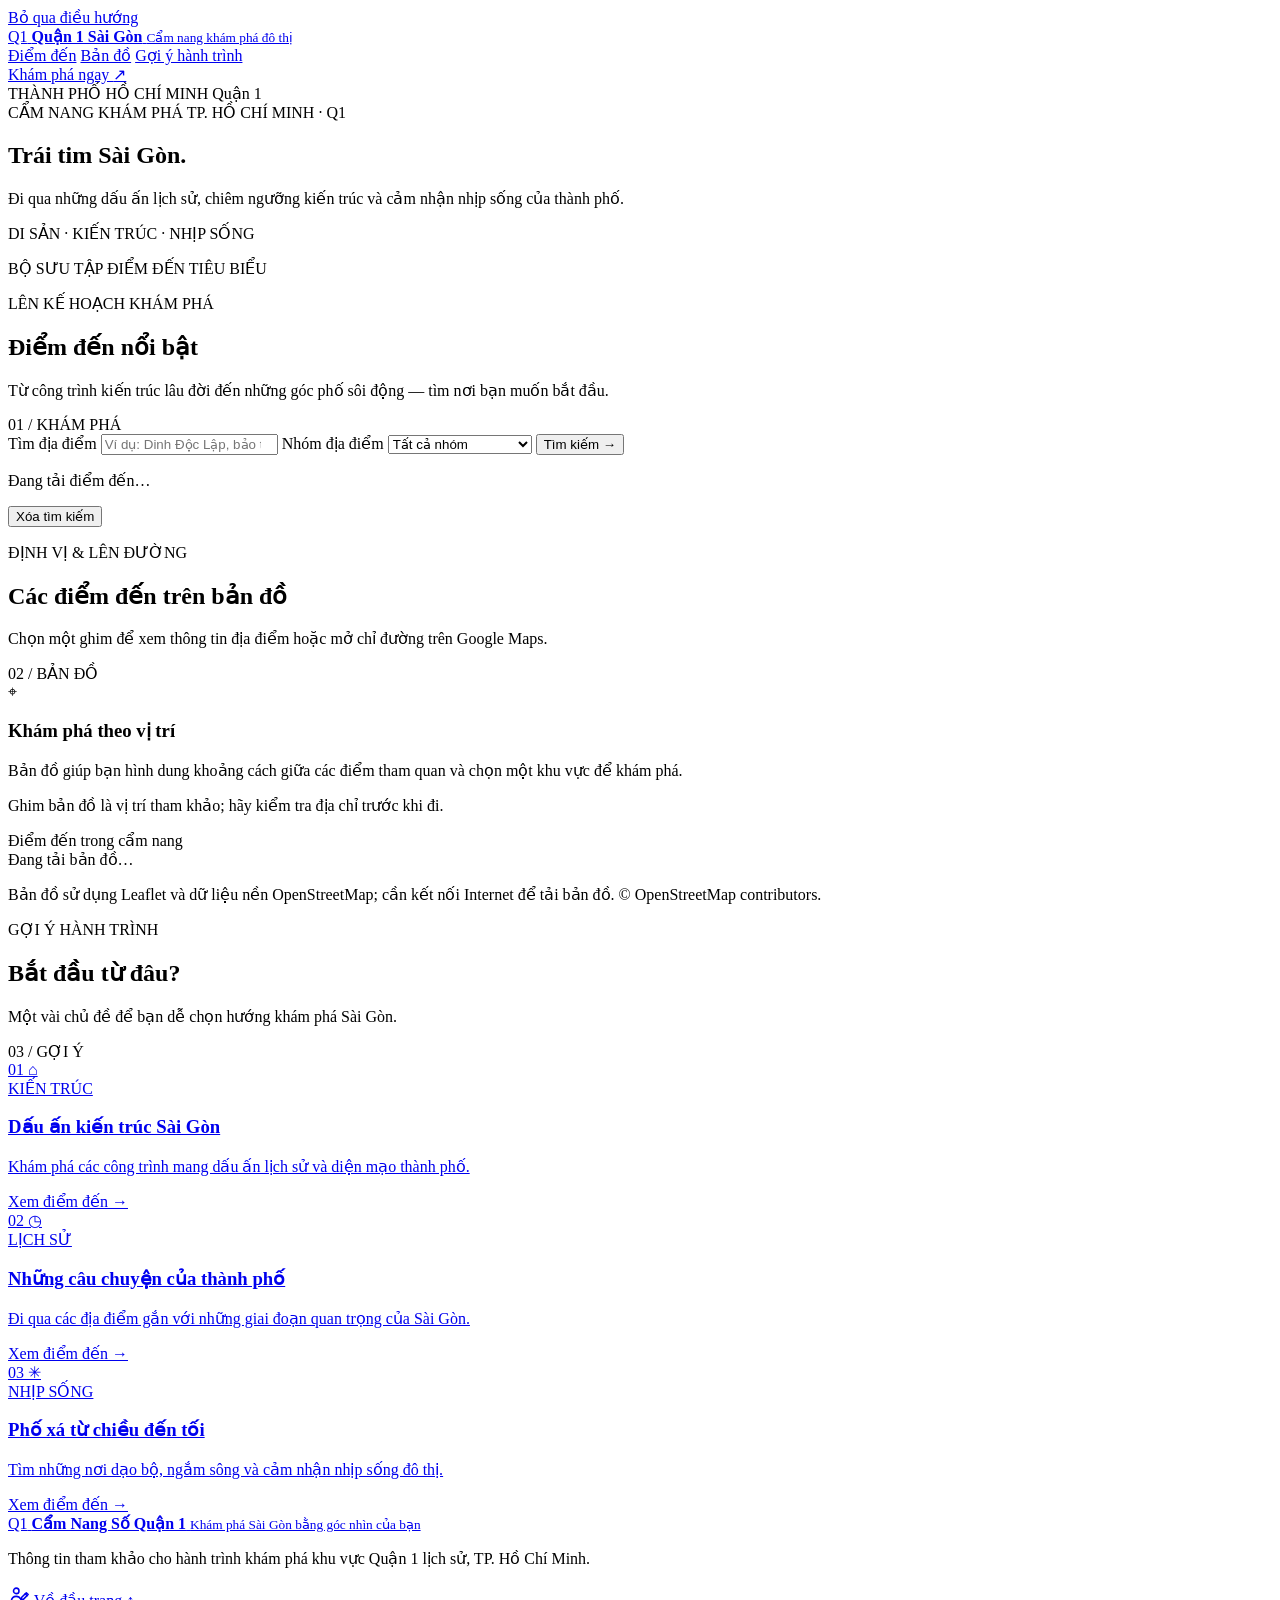
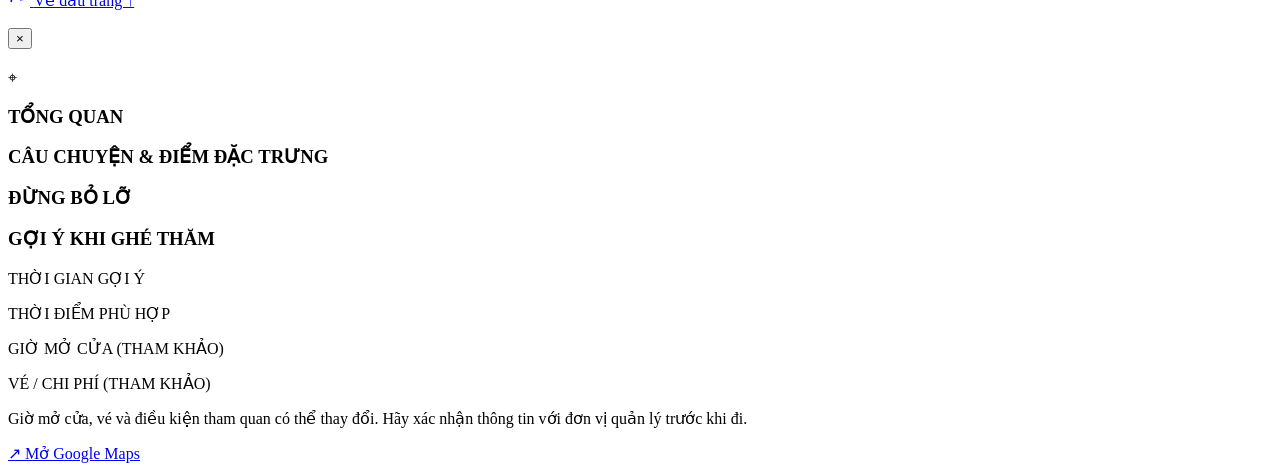
==== index.html @ 77544206 "Add files via upload" ====
<!doctype html>
<html lang="vi" data-bs-theme="light">
<head>
  <meta charset="utf-8">
  <meta name="viewport" content="width=device-width, initial-scale=1">

  <title>Cẩm Nang Số Quận 1 — Khám phá Sài Gòn</title>

  <meta
    name="description"
    content="Khám phá các điểm đến lịch sử, kiến trúc, văn hóa và giải trí tại khu vực Quận 1 lịch sử của Thành phố Hồ Chí Minh."
  >
  <meta name="theme-color" content="#143823">

  <!-- Existing site styles -->
  <link rel="stylesheet" href="assets/vendor/bootstrap6/css/bootstrap.min.css">
  <link rel="stylesheet" href="assets/css/base.css">
  <link rel="stylesheet" href="assets/css/style.css">

  <!-- Hero and homepage styles -->
  <link rel="stylesheet" href="assets/css/hero-morph.css">
  <link rel="stylesheet" href="assets/css/district1-home.css">

  <!-- Leaflet map styles -->
  <link
    rel="stylesheet"
    href="https://unpkg.com/leaflet@1.9.4/dist/leaflet.css"
    integrity="sha256-p4NxAoJBhIIN+hmNHrzRCf9tD/miZyoHS5obTRR9BMY="
    crossorigin=""
  >
</head>

<body id="top" class="q1-home">

  <a class="q1-skip-link" href="#q1-main">
    Bỏ qua điều hướng
  </a>

  <!-- =========================================
       HEADER
  ========================================== -->
  <header class="q1-header">
    <div class="q1-container q1-header-inner">

      <a
        class="q1-brand"
        href="#top"
        aria-label="Cẩm nang số Quận 1 - về đầu trang"
      >
        <span class="q1-brand-mark">Q1</span>

        <span class="q1-brand-copy">
          <strong>Quận 1 Sài Gòn</strong>
          <small>Cẩm nang khám phá đô thị</small>
        </span>
      </a>

      <nav class="q1-nav" aria-label="Điều hướng chính">
        <a href="#places">Điểm đến</a>
        <a href="#district-map">Bản đồ</a>
        <a href="#guides">Gợi ý hành trình</a>
      </nav>

      <a class="q1-header-cta" href="#places">
        Khám phá ngay <span aria-hidden="true">↗</span>
      </a>

    </div>
  </header>

  <main id="q1-main">

    <!-- =========================================
         HERO / MORPHING LOCATION CARDS
         Keep the existing animation IDs unchanged.
    ========================================== -->
    <section
      id="govnHeroMorph"
      class="hm-hero-scope"
      aria-label="Khám phá các địa điểm nổi bật tại Quận 1"
    >

      <!-- Background image -->
      <div
        class="hm-bg"
        aria-hidden="true"
        style="background-image: url('https://commons.wikimedia.org/wiki/Special:Redirect/file/Ho%20Chi%20Minh%20City%20landscape%20form%20Bitexco%20Financial%20Tower.jpg?width=1600');"
      ></div>

      <!-- District title -->
      <div
        class="hm-district-title"
        aria-label="Quận 1, Thành phố Hồ Chí Minh"
      >
        <span class="hm-district-title-kicker">
          THÀNH PHỐ HỒ CHÍ MINH
        </span>

        <span class="hm-district-title-name">
          Quận 1
        </span>
      </div>

      <!-- Intro panel: intentionally appears only once -->
      <div class="hm-intro">

        <div class="hm-intro-panel">

          <div class="hm-intro-meta">
            <span class="hm-intro-kicker">
              <span class="hm-intro-dot"></span>
              CẨM NANG KHÁM PHÁ
            </span>

            <span class="hm-intro-location">
              TP. HỒ CHÍ MINH · Q1
            </span>
          </div>

          <h2>
            <span class="hm-title-small">Trái tim</span>

            <span class="hm-title-large">
              Sài Gòn<span class="hm-title-dot">.</span>
            </span>
          </h2>

          <p>
            Đi qua những dấu ấn lịch sử, chiêm ngưỡng kiến trúc
            và cảm nhận nhịp sống của thành phố.
          </p>

          <div class="hm-intro-footer">
            <span class="hm-intro-rule"></span>
            <span>DI SẢN · KIẾN TRÚC · NHỊP SỐNG</span>
            <span class="hm-intro-rule"></span>
          </div>

        </div>
      </div>

      <!-- Label shown during the morphing animation -->
      <div class="hm-arc-content" aria-hidden="true">
        <p>BỘ SƯU TẬP ĐIỂM ĐẾN TIÊU BIỂU</p>
      </div>

      <!-- JavaScript renders the animated location cards here -->
      <div
        id="heroCardsContainer"
        class="hm-cards"
        aria-live="off"
      ></div>

    </section>


    <!-- =========================================
         DESTINATIONS / SEARCH
    ========================================== -->
    <section
      class="q1-section q1-places-section"
      id="places"
    >
      <div class="q1-container">

        <div class="q1-section-heading q1-section-heading-row">

          <div>
            <p class="q1-eyebrow">LÊN KẾ HOẠCH KHÁM PHÁ</p>

            <h2>Điểm đến nổi bật</h2>

            <p class="q1-section-lede">
              Từ công trình kiến trúc lâu đời đến những góc phố
              sôi động — tìm nơi bạn muốn bắt đầu.
            </p>
          </div>

          <span class="q1-section-index" aria-hidden="true">
            01 / KHÁM PHÁ
          </span>

        </div>

        <!-- Search form -->
        <form
          id="q1-search-form"
          class="q1-search-bar"
          role="search"
        >

          <label class="q1-search-field">
            <span class="q1-field-label">Tìm địa điểm</span>

            <span class="q1-input-wrap">
              <span
                aria-hidden="true"
                class="q1-search-icon"
              ></span>

              <input
                id="q1-search-input"
                type="search"
                placeholder="Ví dụ: Dinh Độc Lập, bảo tàng, kiến trúc…"
                autocomplete="off"
              >
            </span>
          </label>

          <label class="q1-search-field q1-category-field">
            <span class="q1-field-label">Nhóm địa điểm</span>

            <select id="q1-category-select">
              <option value="all">Tất cả nhóm</option>
              <option value="historical">Di tích lịch sử</option>
              <option value="architecture">Kiến trúc</option>
              <option value="culture">Văn hóa &amp; mua sắm</option>
              <option value="entertainment">Giải trí &amp; check-in</option>
              <option value="modern">Kiến trúc hiện đại</option>
            </select>
          </label>

          <button
            class="q1-search-button"
            type="submit"
          >
            Tìm kiếm <span aria-hidden="true">→</span>
          </button>

        </form>

        <!-- Search results status -->
        <div class="q1-results-line">
          <p id="q1-results-count" aria-live="polite">
            Đang tải điểm đến…
          </p>

          <button
            id="q1-clear-search"
            class="q1-clear-button"
            type="button"
          >
            Xóa tìm kiếm
          </button>
        </div>

        <!-- JavaScript renders destination listings here -->
        <div
          id="q1-listings-grid"
          class="q1-listings-grid"
          aria-live="polite"
        ></div>

        <p
          id="q1-no-results"
          class="q1-no-results"
          hidden
        >
          Không tìm thấy địa điểm phù hợp. Hãy thử từ khóa hoặc nhóm khác.
        </p>

      </div>
    </section>


    <!-- =========================================
         INTERACTIVE MAP
    ========================================== -->
    <section
      class="q1-section q1-map-section"
      id="district-map"
    >
      <div class="q1-container">

        <div class="q1-section-heading q1-section-heading-row">

          <div>
            <p class="q1-eyebrow">ĐỊNH VỊ &amp; LÊN ĐƯỜNG</p>

            <h2>Các điểm đến trên bản đồ</h2>

            <p class="q1-section-lede">
              Chọn một ghim để xem thông tin địa điểm hoặc mở chỉ đường
              trên Google Maps.
            </p>
          </div>

          <span class="q1-section-index" aria-hidden="true">
            02 / BẢN ĐỒ
          </span>

        </div>

        <div class="q1-map-layout">

          <!-- Map introduction -->
          <div class="q1-map-note">

            <span class="q1-map-note-mark" aria-hidden="true">
              ⌖
            </span>

            <h3>Khám phá theo vị trí</h3>

            <p>
              Bản đồ giúp bạn hình dung khoảng cách giữa các điểm tham quan
              và chọn một khu vực để khám phá.
            </p>

            <p class="q1-map-disclaimer">
              Ghim bản đồ là vị trí tham khảo; hãy kiểm tra địa chỉ trước khi đi.
            </p>

            <div class="q1-map-legend">
              <span class="q1-map-dot"></span>
              Điểm đến trong cẩm nang
            </div>

          </div>

          <!-- Leaflet map container -->
          <div class="q1-map-frame">

            <div
              id="q1-leaflet-map"
              class="q1-leaflet-map"
              role="application"
              aria-label="Bản đồ tương tác các điểm đến tại Quận 1"
            ></div>

            <div
              id="q1-map-status"
              class="q1-map-status"
              role="status"
            >
              Đang tải bản đồ…
            </div>

          </div>

        </div>

        <p class="q1-map-attribution-note">
          Bản đồ sử dụng Leaflet và dữ liệu nền OpenStreetMap;
          cần kết nối Internet để tải bản đồ.
          © OpenStreetMap contributors.
        </p>

      </div>
    </section>


    <!-- =========================================
         SUGGESTED ITINERARIES
    ========================================== -->
    <section
      class="q1-section q1-guides-section"
      id="guides"
    >
      <div class="q1-container">

        <div class="q1-section-heading q1-section-heading-row">

          <div>
            <p class="q1-eyebrow">GỢI Ý HÀNH TRÌNH</p>

            <h2>Bắt đầu từ đâu?</h2>

            <p class="q1-section-lede">
              Một vài chủ đề để bạn dễ chọn hướng khám phá Sài Gòn.
            </p>
          </div>

          <span class="q1-section-index" aria-hidden="true">
            03 / GỢI Ý
          </span>

        </div>

        <div class="q1-guides-grid">

          <!-- Architecture guide -->
          <a
            class="q1-guide-card"
            href="#places"
            data-guide-category="architecture"
          >
            <div class="q1-guide-art q1-guide-art-architecture">
              <span>01</span>
              <span class="q1-guide-symbol" aria-hidden="true">⌂</span>
            </div>

            <div class="q1-guide-body">
              <span class="q1-guide-tag">KIẾN TRÚC</span>

              <h3>Dấu ấn kiến trúc Sài Gòn</h3>

              <p>
                Khám phá các công trình mang dấu ấn lịch sử
                và diện mạo thành phố.
              </p>

              <span class="q1-guide-link">
                Xem điểm đến <b aria-hidden="true">→</b>
              </span>
            </div>
          </a>


          <!-- History guide -->
          <a
            class="q1-guide-card"
            href="#places"
            data-guide-category="historical"
          >
            <div class="q1-guide-art q1-guide-art-history">
              <span>02</span>
              <span class="q1-guide-symbol" aria-hidden="true">◷</span>
            </div>

            <div class="q1-guide-body">
              <span class="q1-guide-tag">LỊCH SỬ</span>

              <h3>Những câu chuyện của thành phố</h3>

              <p>
                Đi qua các địa điểm gắn với những giai đoạn
                quan trọng của Sài Gòn.
              </p>

              <span class="q1-guide-link">
                Xem điểm đến <b aria-hidden="true">→</b>
              </span>
            </div>
          </a>


          <!-- City life guide -->
          <a
            class="q1-guide-card"
            href="#places"
            data-guide-category="entertainment"
          >
            <div class="q1-guide-art q1-guide-art-city">
              <span>03</span>
              <span class="q1-guide-symbol" aria-hidden="true">✳</span>
            </div>

            <div class="q1-guide-body">
              <span class="q1-guide-tag">NHỊP SỐNG</span>

              <h3>Phố xá từ chiều đến tối</h3>

              <p>
                Tìm những nơi dạo bộ, ngắm sông và cảm nhận
                nhịp sống đô thị.
              </p>

              <span class="q1-guide-link">
                Xem điểm đến <b aria-hidden="true">→</b>
              </span>
            </div>
          </a>

        </div>
      </div>
    </section>

  </main>


  <!-- =========================================
       FOOTER
  ========================================== -->
  <footer class="q1-footer">
    <div class="q1-container q1-footer-inner">

      <a
        class="q1-brand q1-footer-brand"
        href="#top"
      >
        <span class="q1-brand-mark">Q1</span>

        <span class="q1-brand-copy">
          <strong>Cẩm Nang Số Quận 1</strong>
          <small>Khám phá Sài Gòn bằng góc nhìn của bạn</small>
        </span>
      </a>

      <p>
        Thông tin tham khảo cho hành trình khám phá khu vực
        Quận 1 lịch sử, TP. Hồ Chí Minh.
      </p>

      <a
  class="q1-credits-icon"
  href="credits.html"
  aria-label="Nguồn ảnh và ghi công"
  title="Nguồn ảnh & ghi công"
>
  <svg
    viewBox="0 0 24 24"
    width="22"
    height="22"
    fill="none"
    stroke="currentColor"
    stroke-width="1.7"
    stroke-linecap="round"
    stroke-linejoin="round"
    aria-hidden="true"
  >
    <!-- Author silhouette -->
    <circle cx="9" cy="7.5" r="3"></circle>
    <path d="M3.5 19c.4-3.5 2.3-5.5 5.5-5.5 2.3 0 3.8 1 4.7 2.7"></path>

    <!-- Pencil -->
    <path d="m15 14.5 5-5 2 2-5 5-3 .8z"></path>
    <path d="m18.8 10.7 2 2"></path>
  </svg>
</a>

      <a href="#top" class="q1-back-top">
        Về đầu trang ↑
      </a>

    </div>
  </footer>


  <!-- =========================================
       LOCATION DETAIL DRAWER
       Required by hero-morph.js
  ========================================== -->
  <div
    id="hmDetailDrawer"
    class="hm-drawer"
    aria-hidden="true"
  >

    <div
      class="hm-drawer-backdrop"
      data-hm-close
    ></div>

    <aside
      class="hm-drawer-panel"
      role="dialog"
      aria-modal="true"
      aria-labelledby="hmDrawerTitle"
      tabindex="-1"
    >

      <!-- Drawer image and heading -->
      <div class="hm-drawer-hero">

        <img
          id="hmDrawerImg"
          src=""
          alt=""
        >

        <div class="hm-drawer-image-shade"></div>

        <button
          class="hm-drawer-close"
          type="button"
          aria-label="Đóng thông tin địa điểm"
          data-hm-close
        >
          ×
        </button>

        <div class="hm-drawer-heading">
          <span
            id="hmDrawerCategory"
            class="hm-drawer-category"
          ></span>

          <h2 id="hmDrawerTitle"></h2>
        </div>

      </div>


      <!-- Drawer information -->
      <div class="hm-drawer-body">

        <div class="hm-drawer-address">
          <span aria-hidden="true">⌖</span>
          <span id="hmDrawerAddress"></span>
        </div>

        <section class="hm-detail-section hm-detail-intro">
          <h3>TỔNG QUAN</h3>
          <p id="hmDrawerDesc"></p>
        </section>

        <section class="hm-detail-section hm-detail-story">
          <h3>CÂU CHUYỆN &amp; ĐIỂM ĐẶC TRƯNG</h3>
          <p id="hmDrawerStory"></p>
        </section>

        <div class="hm-detail-columns">

          <section class="hm-detail-section hm-detail-highlights">
            <h3>ĐỪNG BỎ LỠ</h3>

            <ul
              id="hmDrawerHighlights"
              class="hm-highlight-list"
            ></ul>
          </section>

          <section class="hm-detail-section hm-detail-tips">
            <h3>GỢI Ý KHI GHÉ THĂM</h3>
            <p id="hmDrawerTips"></p>
          </section>

        </div>

        <div class="hm-visit-planning">

          <div>
            <span>THỜI GIAN GỢI Ý</span>
            <p id="hmDrawerVisitTime"></p>
          </div>

          <div>
            <span>THỜI ĐIỂM PHÙ HỢP</span>
            <p id="hmDrawerBestTime"></p>
          </div>

        </div>

        <div class="hm-facts">

          <div>
            <span>GIỜ MỞ CỬA (THAM KHẢO)</span>
            <p id="hmDrawerHours"></p>
          </div>

          <div>
            <span>VÉ / CHI PHÍ (THAM KHẢO)</span>
            <p id="hmDrawerTicket"></p>
          </div>

        </div>

        <p class="hm-detail-disclaimer">
          Giờ mở cửa, vé và điều kiện tham quan có thể thay đổi.
          Hãy xác nhận thông tin với đơn vị quản lý trước khi đi.
        </p>

        <a
          id="hmDrawerMapsLink"
          class="hm-maps-link"
          href="#"
          target="_blank"
          rel="noopener noreferrer"
        >
          ↗ Mở Google Maps
        </a>

      </div>
    </aside>
  </div>


  <!-- =========================================
       SCRIPTS
       Load Leaflet first.
       Defer the hero and homepage scripts in order.
  ========================================== -->

  <script
    src="https://unpkg.com/leaflet@1.9.4/dist/leaflet.js"
    integrity="sha256-20nQCchB9co0qIjJZRGuk2/Z9VM+kNiyxNV1lvTlZBo="
    crossorigin=""
  ></script>

  <script src="assets/js/hero-morph.js" defer></script>
  <script src="assets/js/district1-home.js" defer></script>

</body>
</html>
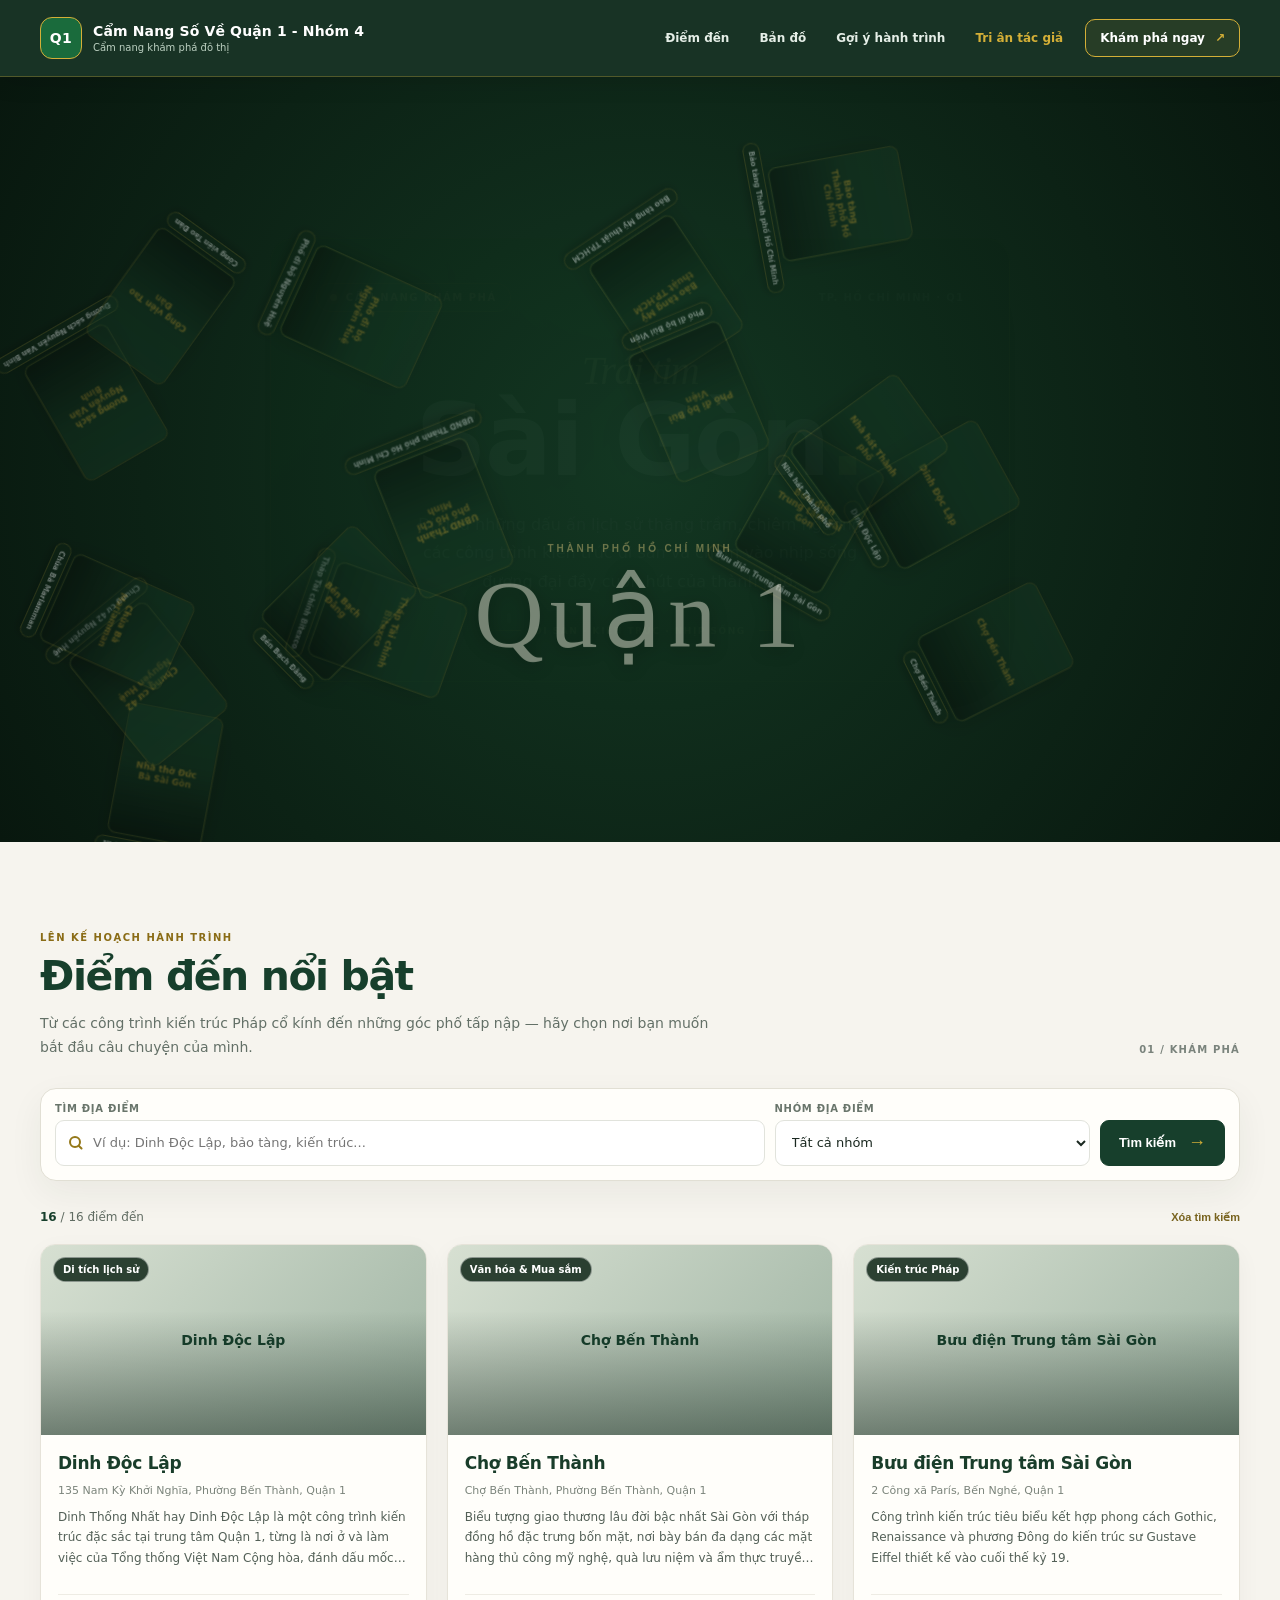
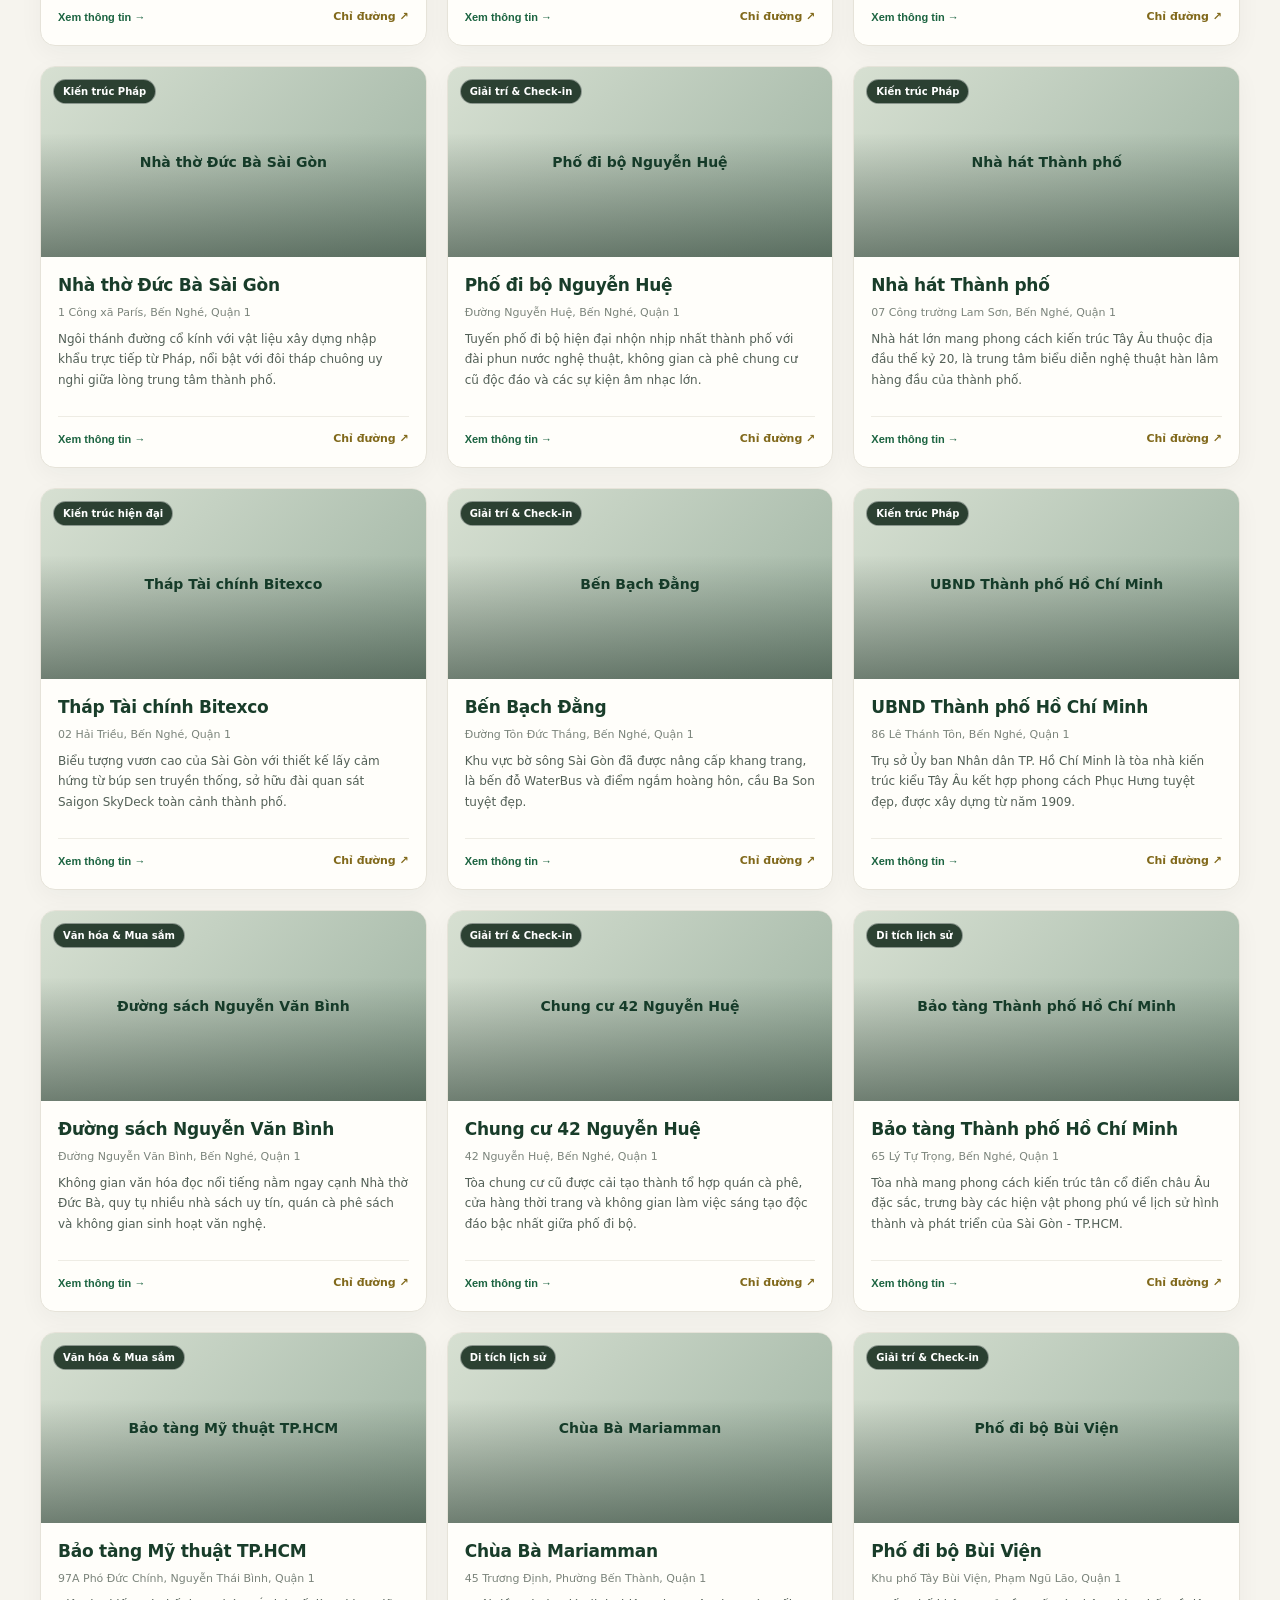
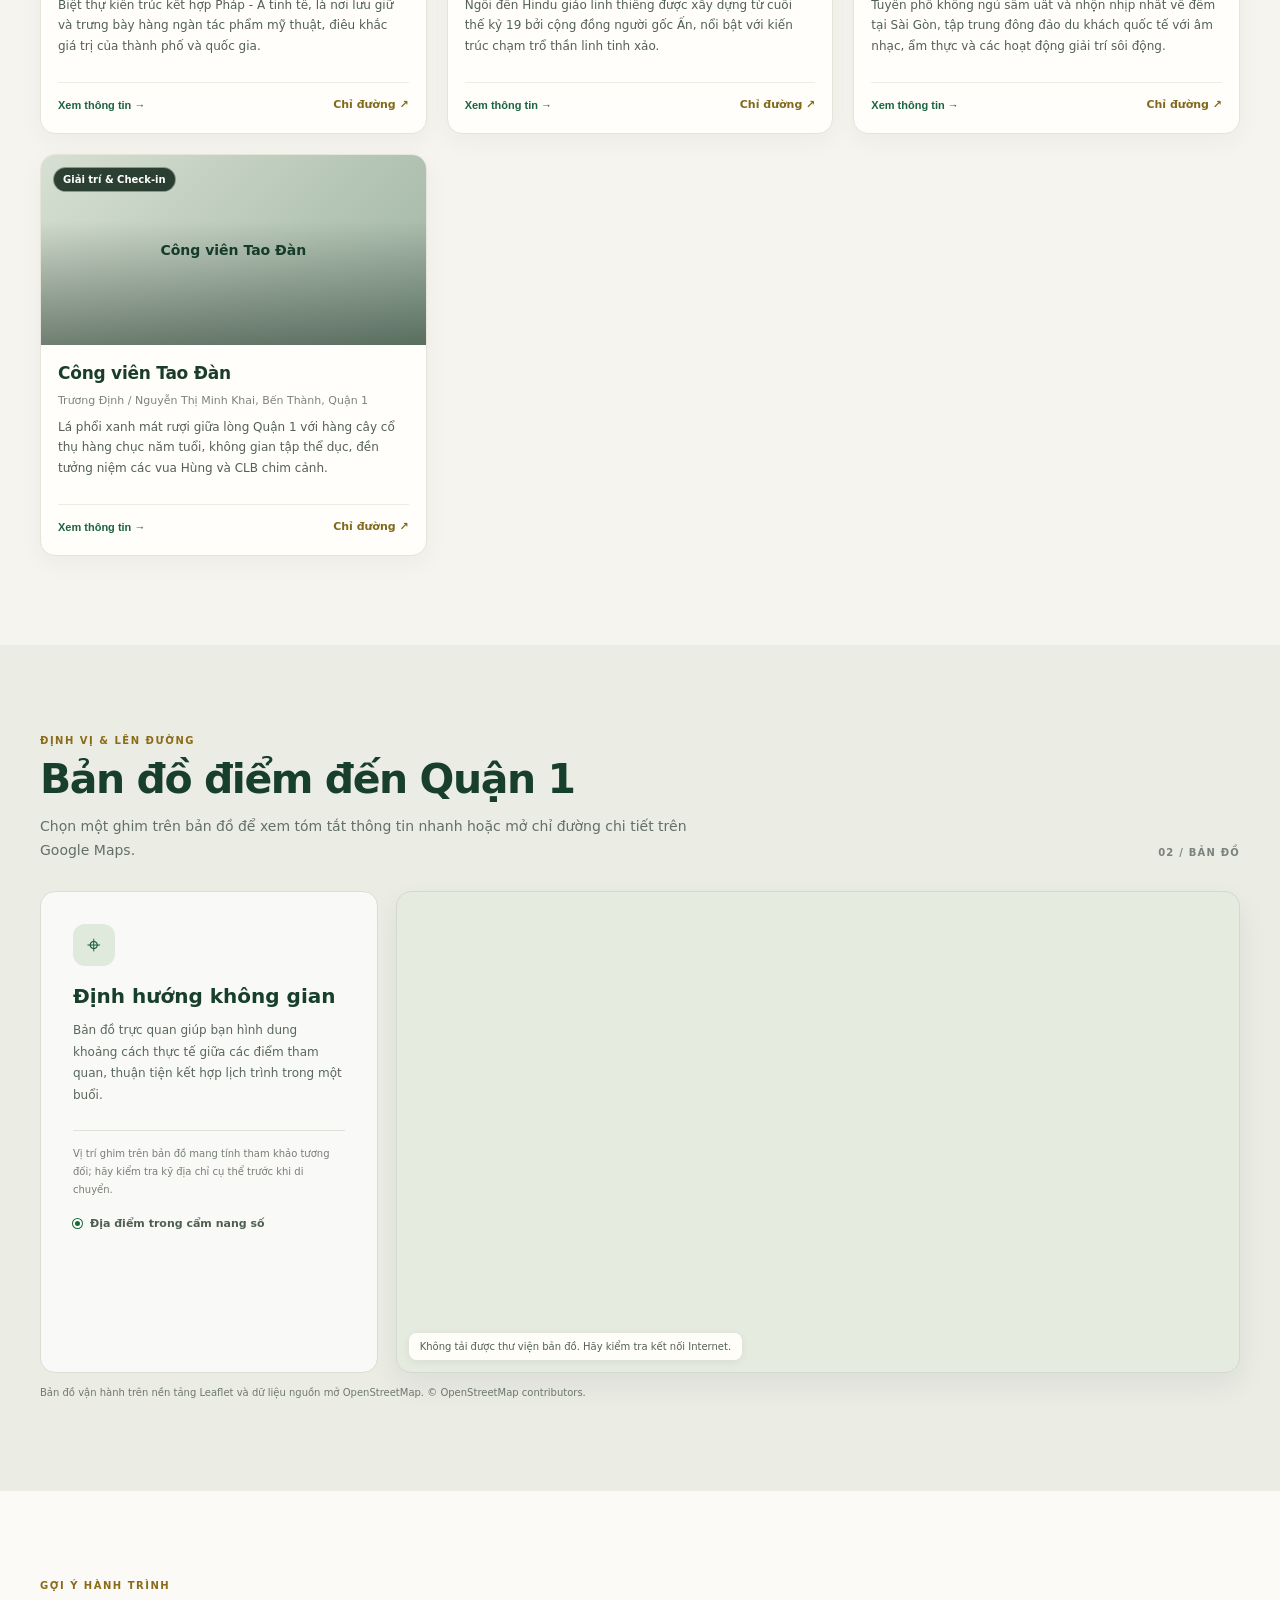
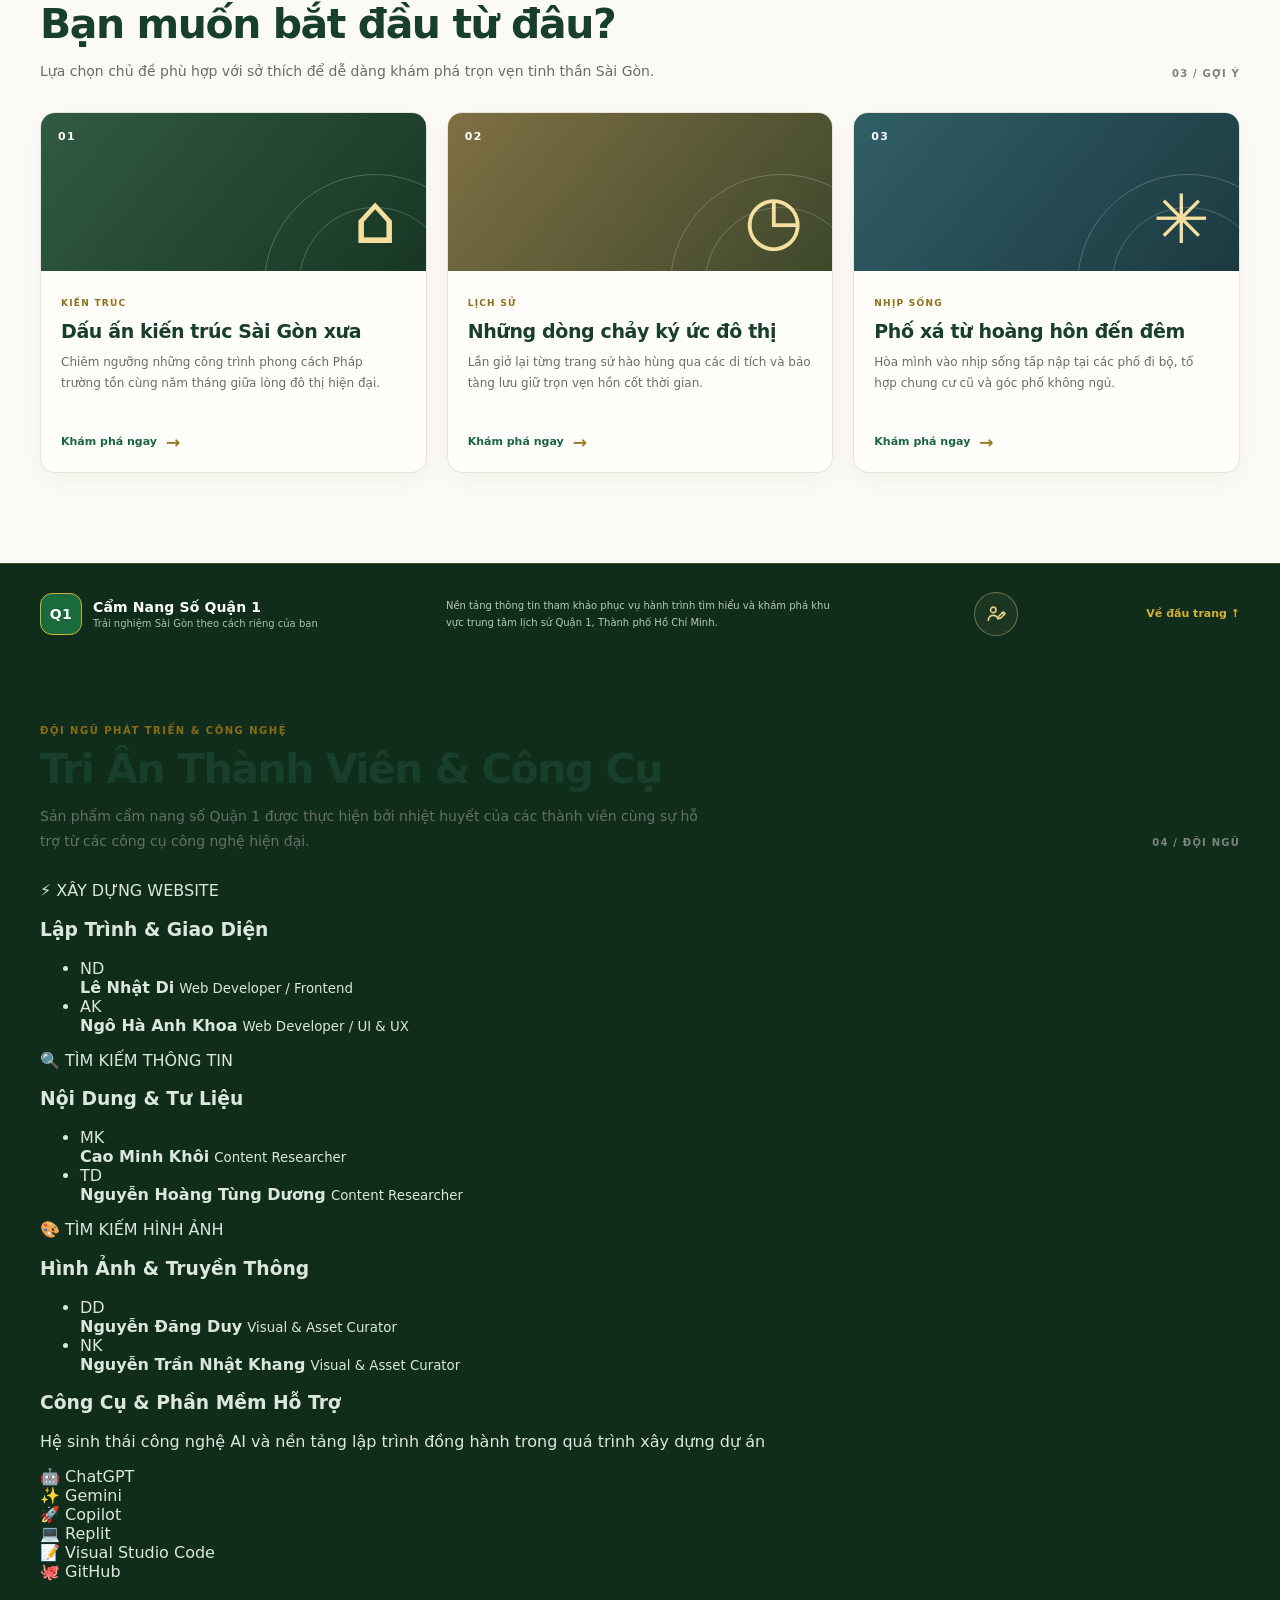
==== commit 19bb8b55: "Add files via upload" ====
--- a/index.html
+++ b/index.html
@@ -3,213 +3,111 @@
 <head>
   <meta charset="utf-8">
   <meta name="viewport" content="width=device-width, initial-scale=1">
-
   <title>Cẩm Nang Số Quận 1 — Khám phá Sài Gòn</title>
-
-  <meta
-    name="description"
-    content="Khám phá các điểm đến lịch sử, kiến trúc, văn hóa và giải trí tại khu vực Quận 1 lịch sử của Thành phố Hồ Chí Minh."
-  >
+  <meta name="description" content="Khám phá các điểm đến lịch sử, kiến trúc, văn hóa và giải trí tại khu vực Quận 1 trung tâm Thành phố Hồ Chí Minh.">
   <meta name="theme-color" content="#143823">
 
-  <!-- Existing site styles -->
+  <!-- Core styles -->
   <link rel="stylesheet" href="assets/vendor/bootstrap6/css/bootstrap.min.css">
   <link rel="stylesheet" href="assets/css/base.css">
   <link rel="stylesheet" href="assets/css/style.css">
 
-  <!-- Hero and homepage styles -->
+  <!-- Hero animation & homepage layout -->
   <link rel="stylesheet" href="assets/css/hero-morph.css">
   <link rel="stylesheet" href="assets/css/district1-home.css">
 
   <!-- Leaflet map styles -->
-  <link
-    rel="stylesheet"
-    href="https://unpkg.com/leaflet@1.9.4/dist/leaflet.css"
-    integrity="sha256-p4NxAoJBhIIN+hmNHrzRCf9tD/miZyoHS5obTRR9BMY="
-    crossorigin=""
-  >
+  <link rel="stylesheet" href="https://unpkg.com/leaflet@1.9.4/dist/leaflet.css" integrity="sha256-p4NxAoJBhIIN+hmNHrzRCf9tD/miZyoHS5obTRR9BMY=" crossorigin="">
 </head>
-
 <body id="top" class="q1-home">
 
-  <a class="q1-skip-link" href="#q1-main">
-    Bỏ qua điều hướng
-  </a>
-
-  <!-- =========================================
-       HEADER
-  ========================================== -->
+  <a class="q1-skip-link" href="#q1-main">Bỏ qua điều hướng chính</a>
+
   <header class="q1-header">
     <div class="q1-container q1-header-inner">
-
-      <a
-        class="q1-brand"
-        href="#top"
-        aria-label="Cẩm nang số Quận 1 - về đầu trang"
-      >
+      <a class="q1-brand" href="#top" aria-label="Cẩm nang số Quận 1 - về đầu trang">
         <span class="q1-brand-mark">Q1</span>
-
         <span class="q1-brand-copy">
-          <strong>Quận 1 Sài Gòn</strong>
+          <strong>Cẩm Nang Số Về Quận 1 - Nhóm 4</strong>
           <small>Cẩm nang khám phá đô thị</small>
         </span>
       </a>
 
-      <nav class="q1-nav" aria-label="Điều hướng chính">
+     <nav class="q1-nav" aria-label="Điều hướng trang">
         <a href="#places">Điểm đến</a>
         <a href="#district-map">Bản đồ</a>
         <a href="#guides">Gợi ý hành trình</a>
+        <a href="credits.html" style="color: var(--q1-gold, #d4af37); font-weight: 800;">Tri ân tác giả</a>
       </nav>
 
       <a class="q1-header-cta" href="#places">
         Khám phá ngay <span aria-hidden="true">↗</span>
       </a>
-
     </div>
   </header>
 
   <main id="q1-main">
-
-    <!-- =========================================
-         HERO / MORPHING LOCATION CARDS
-         Keep the existing animation IDs unchanged.
-    ========================================== -->
-    <section
-      id="govnHeroMorph"
-      class="hm-hero-scope"
-      aria-label="Khám phá các địa điểm nổi bật tại Quận 1"
-    >
-
-      <!-- Background image -->
-      <div
-        class="hm-bg"
-        aria-hidden="true"
-        style="background-image: url('https://commons.wikimedia.org/wiki/Special:Redirect/file/Ho%20Chi%20Minh%20City%20landscape%20form%20Bitexco%20Financial%20Tower.jpg?width=1600');"
-      ></div>
-
-      <!-- District title -->
-      <div
-        class="hm-district-title"
-        aria-label="Quận 1, Thành phố Hồ Chí Minh"
-      >
-        <span class="hm-district-title-kicker">
-          THÀNH PHỐ HỒ CHÍ MINH
-        </span>
-
-        <span class="hm-district-title-name">
-          Quận 1
-        </span>
-      </div>
-
-      <!-- Intro panel: intentionally appears only once -->
+    <!-- Hero / Morphing Cards Section -->
+    <section id="govnHeroMorph" class="hm-hero-scope" aria-label="Khám phá các biểu tượng kiến trúc nổi bật tại Quận 1">
+      <div class="hm-bg" aria-hidden="true" style="background-image: url('https://commons.wikimedia.org/wiki/Special:Redirect/file/Ho%20Chi%20Minh%20City%20landscape%20form%20Bitexco%20Financial%20Tower.jpg?width=1600');"></div>
+
+      <div class="hm-district-title" aria-label="Quận 1, Thành phố Hồ Chí Minh">
+        <span class="hm-district-title-kicker">THÀNH PHỐ HỒ CHÍ MINH</span>
+        <span class="hm-district-title-name">Quận 1</span>
+      </div>
+
       <div class="hm-intro">
-
         <div class="hm-intro-panel">
-
           <div class="hm-intro-meta">
             <span class="hm-intro-kicker">
               <span class="hm-intro-dot"></span>
               CẨM NANG KHÁM PHÁ
             </span>
-
-            <span class="hm-intro-location">
-              TP. HỒ CHÍ MINH · Q1
-            </span>
-          </div>
-
+            <span class="hm-intro-location">TP. HỒ CHÍ MINH · Q1</span>
+          </div>
           <h2>
             <span class="hm-title-small">Trái tim</span>
-
-            <span class="hm-title-large">
-              Sài Gòn<span class="hm-title-dot">.</span>
-            </span>
+            <span class="hm-title-large">Sài Gòn<span class="hm-title-dot">.</span></span>
           </h2>
-
-          <p>
-            Đi qua những dấu ấn lịch sử, chiêm ngưỡng kiến trúc
-            và cảm nhận nhịp sống của thành phố.
-          </p>
-
+          <p>Đi qua những dấu ấn lịch sử thăng trầm, chiêm ngưỡng các công trình kiến trúc di sản và chạm vào nhịp sống đương đại đầy cuốn hút của thành phố.</p>
           <div class="hm-intro-footer">
             <span class="hm-intro-rule"></span>
             <span>DI SẢN · KIẾN TRÚC · NHỊP SỐNG</span>
             <span class="hm-intro-rule"></span>
           </div>
-
-        </div>
-      </div>
-
-      <!-- Label shown during the morphing animation -->
+        </div>
+      </div>
+
       <div class="hm-arc-content" aria-hidden="true">
         <p>BỘ SƯU TẬP ĐIỂM ĐẾN TIÊU BIỂU</p>
       </div>
 
-      <!-- JavaScript renders the animated location cards here -->
-      <div
-        id="heroCardsContainer"
-        class="hm-cards"
-        aria-live="off"
-      ></div>
-
+      <div id="heroCardsContainer" class="hm-cards" aria-live="off"></div>
     </section>
 
-
-    <!-- =========================================
-         DESTINATIONS / SEARCH
-    ========================================== -->
-    <section
-      class="q1-section q1-places-section"
-      id="places"
-    >
+    <!-- Destinations & Search Section -->
+    <section class="q1-section q1-places-section" id="places">
       <div class="q1-container">
-
         <div class="q1-section-heading q1-section-heading-row">
-
-          <div>
-            <p class="q1-eyebrow">LÊN KẾ HOẠCH KHÁM PHÁ</p>
-
+          <div>
+            <p class="q1-eyebrow">LÊN KẾ HOẠCH HÀNH TRÌNH</p>
             <h2>Điểm đến nổi bật</h2>
-
-            <p class="q1-section-lede">
-              Từ công trình kiến trúc lâu đời đến những góc phố
-              sôi động — tìm nơi bạn muốn bắt đầu.
-            </p>
-          </div>
-
-          <span class="q1-section-index" aria-hidden="true">
-            01 / KHÁM PHÁ
-          </span>
-
-        </div>
-
-        <!-- Search form -->
-        <form
-          id="q1-search-form"
-          class="q1-search-bar"
-          role="search"
-        >
-
+            <p class="q1-section-lede">Từ các công trình kiến trúc Pháp cổ kính đến những góc phố tấp nập — hãy chọn nơi bạn muốn bắt đầu câu chuyện của mình.</p>
+          </div>
+          <span class="q1-section-index" aria-hidden="true">01 / KHÁM PHÁ</span>
+        </div>
+
+        <form id="q1-search-form" class="q1-search-bar" role="search">
           <label class="q1-search-field">
             <span class="q1-field-label">Tìm địa điểm</span>
-
             <span class="q1-input-wrap">
-              <span
-                aria-hidden="true"
-                class="q1-search-icon"
-              ></span>
-
-              <input
-                id="q1-search-input"
-                type="search"
-                placeholder="Ví dụ: Dinh Độc Lập, bảo tàng, kiến trúc…"
-                autocomplete="off"
-              >
+              <span aria-hidden="true" class="q1-search-icon"></span>
+              <input id="q1-search-input" type="search" placeholder="Ví dụ: Dinh Độc Lập, bảo tàng, kiến trúc..." autocomplete="off">
             </span>
           </label>
 
           <label class="q1-search-field q1-category-field">
             <span class="q1-field-label">Nhóm địa điểm</span>
-
             <select id="q1-category-select">
               <option value="all">Tất cả nhóm</option>
               <option value="historical">Di tích lịch sử</option>
@@ -220,371 +118,280 @@
             </select>
           </label>
 
-          <button
-            class="q1-search-button"
-            type="submit"
-          >
+          <button class="q1-search-button" type="submit">
             Tìm kiếm <span aria-hidden="true">→</span>
           </button>
-
         </form>
 
-        <!-- Search results status -->
         <div class="q1-results-line">
-          <p id="q1-results-count" aria-live="polite">
-            Đang tải điểm đến…
-          </p>
-
-          <button
-            id="q1-clear-search"
-            class="q1-clear-button"
-            type="button"
-          >
-            Xóa tìm kiếm
-          </button>
-        </div>
-
-        <!-- JavaScript renders destination listings here -->
-        <div
-          id="q1-listings-grid"
-          class="q1-listings-grid"
-          aria-live="polite"
-        ></div>
-
-        <p
-          id="q1-no-results"
-          class="q1-no-results"
-          hidden
-        >
-          Không tìm thấy địa điểm phù hợp. Hãy thử từ khóa hoặc nhóm khác.
-        </p>
-
+          <p id="q1-results-count" aria-live="polite">Đang tải danh sách điểm đến...</p>
+          <button id="q1-clear-search" class="q1-clear-button" type="button">Xóa tìm kiếm</button>
+        </div>
+
+        <div id="q1-listings-grid" class="q1-listings-grid" aria-live="polite"></div>
+
+        <p id="q1-no-results" class="q1-no-results" hidden>Không tìm thấy địa điểm phù hợp với từ khóa của bạn. Hãy thử đổi từ khóa hoặc danh mục khác nhé.</p>
       </div>
     </section>
 
-
-    <!-- =========================================
-         INTERACTIVE MAP
-    ========================================== -->
-    <section
-      class="q1-section q1-map-section"
-      id="district-map"
-    >
+    <!-- Interactive Map Section -->
+    <section class="q1-section q1-map-section" id="district-map">
       <div class="q1-container">
-
         <div class="q1-section-heading q1-section-heading-row">
-
           <div>
             <p class="q1-eyebrow">ĐỊNH VỊ &amp; LÊN ĐƯỜNG</p>
-
-            <h2>Các điểm đến trên bản đồ</h2>
-
-            <p class="q1-section-lede">
-              Chọn một ghim để xem thông tin địa điểm hoặc mở chỉ đường
-              trên Google Maps.
-            </p>
-          </div>
-
-          <span class="q1-section-index" aria-hidden="true">
-            02 / BẢN ĐỒ
-          </span>
-
+            <h2>Bản đồ điểm đến Quận 1</h2>
+            <p class="q1-section-lede">Chọn một ghim trên bản đồ để xem tóm tắt thông tin nhanh hoặc mở chỉ đường chi tiết trên Google Maps.</p>
+          </div>
+          <span class="q1-section-index" aria-hidden="true">02 / BẢN ĐỒ</span>
         </div>
 
         <div class="q1-map-layout">
-
-          <!-- Map introduction -->
           <div class="q1-map-note">
-
-            <span class="q1-map-note-mark" aria-hidden="true">
-              ⌖
-            </span>
-
-            <h3>Khám phá theo vị trí</h3>
-
-            <p>
-              Bản đồ giúp bạn hình dung khoảng cách giữa các điểm tham quan
-              và chọn một khu vực để khám phá.
-            </p>
-
-            <p class="q1-map-disclaimer">
-              Ghim bản đồ là vị trí tham khảo; hãy kiểm tra địa chỉ trước khi đi.
-            </p>
-
+            <span class="q1-map-note-mark" aria-hidden="true">⌖</span>
+            <h3>Định hướng không gian</h3>
+            <p>Bản đồ trực quan giúp bạn hình dung khoảng cách thực tế giữa các điểm tham quan, thuận tiện kết hợp lịch trình trong một buổi.</p>
+            <p class="q1-map-disclaimer">Vị trí ghim trên bản đồ mang tính tham khảo tương đối; hãy kiểm tra kỹ địa chỉ cụ thể trước khi di chuyển.</p>
             <div class="q1-map-legend">
               <span class="q1-map-dot"></span>
-              Điểm đến trong cẩm nang
-            </div>
-
-          </div>
-
-          <!-- Leaflet map container -->
+              Địa điểm trong cẩm nang số
+            </div>
+          </div>
+
           <div class="q1-map-frame">
-
-            <div
-              id="q1-leaflet-map"
-              class="q1-leaflet-map"
-              role="application"
-              aria-label="Bản đồ tương tác các điểm đến tại Quận 1"
-            ></div>
-
-            <div
-              id="q1-map-status"
-              class="q1-map-status"
-              role="status"
-            >
-              Đang tải bản đồ…
-            </div>
-
-          </div>
-
-        </div>
-
-        <p class="q1-map-attribution-note">
-          Bản đồ sử dụng Leaflet và dữ liệu nền OpenStreetMap;
-          cần kết nối Internet để tải bản đồ.
-          © OpenStreetMap contributors.
-        </p>
-
+            <div id="q1-leaflet-map" class="q1-leaflet-map" role="application" aria-label="Bản đồ tương tác các điểm đến tại Quận 1"></div>
+            <div id="q1-map-status" class="q1-map-status" role="status">Đang tải bản đồ tương tác...</div>
+          </div>
+        </div>
+
+        <p class="q1-map-attribution-note">Bản đồ vận hành trên nền tảng Leaflet và dữ liệu nguồn mở OpenStreetMap. © OpenStreetMap contributors.</p>
       </div>
     </section>
 
-
-    <!-- =========================================
-         SUGGESTED ITINERARIES
-    ========================================== -->
-    <section
-      class="q1-section q1-guides-section"
-      id="guides"
-    >
+    <!-- Suggested Itineraries Section -->
+    <section class="q1-section q1-guides-section" id="guides">
       <div class="q1-container">
-
         <div class="q1-section-heading q1-section-heading-row">
-
           <div>
             <p class="q1-eyebrow">GỢI Ý HÀNH TRÌNH</p>
-
-            <h2>Bắt đầu từ đâu?</h2>
-
-            <p class="q1-section-lede">
-              Một vài chủ đề để bạn dễ chọn hướng khám phá Sài Gòn.
-            </p>
-          </div>
-
-          <span class="q1-section-index" aria-hidden="true">
-            03 / GỢI Ý
-          </span>
-
+            <h2>Bạn muốn bắt đầu từ đâu?</h2>
+            <p class="q1-section-lede">Lựa chọn chủ đề phù hợp với sở thích để dễ dàng khám phá trọn vẹn tinh thần Sài Gòn.</p>
+          </div>
+          <span class="q1-section-index" aria-hidden="true">03 / GỢI Ý</span>
         </div>
 
         <div class="q1-guides-grid">
-
-          <!-- Architecture guide -->
-          <a
-            class="q1-guide-card"
-            href="#places"
-            data-guide-category="architecture"
-          >
+          <a class="q1-guide-card" href="#places" data-guide-category="architecture">
             <div class="q1-guide-art q1-guide-art-architecture">
               <span>01</span>
               <span class="q1-guide-symbol" aria-hidden="true">⌂</span>
             </div>
-
             <div class="q1-guide-body">
               <span class="q1-guide-tag">KIẾN TRÚC</span>
-
-              <h3>Dấu ấn kiến trúc Sài Gòn</h3>
-
-              <p>
-                Khám phá các công trình mang dấu ấn lịch sử
-                và diện mạo thành phố.
-              </p>
-
-              <span class="q1-guide-link">
-                Xem điểm đến <b aria-hidden="true">→</b>
-              </span>
+              <h3>Dấu ấn kiến trúc Sài Gòn xưa</h3>
+              <p>Chiêm ngưỡng những công trình phong cách Pháp trường tồn cùng năm tháng giữa lòng đô thị hiện đại.</p>
+              <span class="q1-guide-link">Khám phá ngay <b aria-hidden="true">→</b></span>
             </div>
           </a>
 
-
-          <!-- History guide -->
-          <a
-            class="q1-guide-card"
-            href="#places"
-            data-guide-category="historical"
-          >
+          <a class="q1-guide-card" href="#places" data-guide-category="historical">
             <div class="q1-guide-art q1-guide-art-history">
               <span>02</span>
               <span class="q1-guide-symbol" aria-hidden="true">◷</span>
             </div>
-
             <div class="q1-guide-body">
               <span class="q1-guide-tag">LỊCH SỬ</span>
-
-              <h3>Những câu chuyện của thành phố</h3>
-
-              <p>
-                Đi qua các địa điểm gắn với những giai đoạn
-                quan trọng của Sài Gòn.
-              </p>
-
-              <span class="q1-guide-link">
-                Xem điểm đến <b aria-hidden="true">→</b>
-              </span>
+              <h3>Những dòng chảy ký ức đô thị</h3>
+              <p>Lần giở lại từng trang sử hào hùng qua các di tích và bảo tàng lưu giữ trọn vẹn hồn cốt thời gian.</p>
+              <span class="q1-guide-link">Khám phá ngay <b aria-hidden="true">→</b></span>
             </div>
           </a>
 
-
-          <!-- City life guide -->
-          <a
-            class="q1-guide-card"
-            href="#places"
-            data-guide-category="entertainment"
-          >
+          <a class="q1-guide-card" href="#places" data-guide-category="entertainment">
             <div class="q1-guide-art q1-guide-art-city">
               <span>03</span>
               <span class="q1-guide-symbol" aria-hidden="true">✳</span>
             </div>
-
             <div class="q1-guide-body">
               <span class="q1-guide-tag">NHỊP SỐNG</span>
-
-              <h3>Phố xá từ chiều đến tối</h3>
-
-              <p>
-                Tìm những nơi dạo bộ, ngắm sông và cảm nhận
-                nhịp sống đô thị.
-              </p>
-
-              <span class="q1-guide-link">
-                Xem điểm đến <b aria-hidden="true">→</b>
-              </span>
+              <h3>Phố xá từ hoàng hôn đến đêm</h3>
+              <p>Hòa mình vào nhịp sống tấp nập tại các phố đi bộ, tổ hợp chung cư cũ và góc phố không ngủ.</p>
+              <span class="q1-guide-link">Khám phá ngay <b aria-hidden="true">→</b></span>
             </div>
           </a>
-
         </div>
       </div>
     </section>
-
   </main>
 
-
-  <!-- =========================================
-       FOOTER
-  ========================================== -->
   <footer class="q1-footer">
     <div class="q1-container q1-footer-inner">
-
-      <a
-        class="q1-brand q1-footer-brand"
-        href="#top"
-      >
+      <a class="q1-brand q1-footer-brand" href="#top">
         <span class="q1-brand-mark">Q1</span>
-
         <span class="q1-brand-copy">
           <strong>Cẩm Nang Số Quận 1</strong>
-          <small>Khám phá Sài Gòn bằng góc nhìn của bạn</small>
+          <small>Trải nghiệm Sài Gòn theo cách riêng của bạn</small>
         </span>
       </a>
 
-      <p>
-        Thông tin tham khảo cho hành trình khám phá khu vực
-        Quận 1 lịch sử, TP. Hồ Chí Minh.
-      </p>
-
-      <a
-  class="q1-credits-icon"
-  href="credits.html"
-  aria-label="Nguồn ảnh và ghi công"
-  title="Nguồn ảnh & ghi công"
->
-  <svg
-    viewBox="0 0 24 24"
-    width="22"
-    height="22"
-    fill="none"
-    stroke="currentColor"
-    stroke-width="1.7"
-    stroke-linecap="round"
-    stroke-linejoin="round"
-    aria-hidden="true"
-  >
-    <!-- Author silhouette -->
-    <circle cx="9" cy="7.5" r="3"></circle>
-    <path d="M3.5 19c.4-3.5 2.3-5.5 5.5-5.5 2.3 0 3.8 1 4.7 2.7"></path>
-
-    <!-- Pencil -->
-    <path d="m15 14.5 5-5 2 2-5 5-3 .8z"></path>
-    <path d="m18.8 10.7 2 2"></path>
-  </svg>
-</a>
-
-      <a href="#top" class="q1-back-top">
-        Về đầu trang ↑
+      <p>Nền tảng thông tin tham khảo phục vụ hành trình tìm hiểu và khám phá khu vực trung tâm lịch sử Quận 1, Thành phố Hồ Chí Minh.</p>
+
+      <a class="q1-credits-icon" href="credits.html" aria-label="Nguồn ảnh và ghi công" title="Nguồn ảnh &amp; ghi công">
+        <svg viewBox="0 0 24 24" width="22" height="22" fill="none" stroke="currentColor" stroke-width="1.7" stroke-linecap="round" stroke-linejoin="round" aria-hidden="true">
+          <circle cx="9" cy="7.5" r="3"></circle>
+          <path d="M3.5 19c.4-3.5 2.3-5.5 5.5-5.5 2.3 0 3.8 1 4.7 2.7"></path>
+          <path d="m15 14.5 5-5 2 2-5 5-3 .8z"></path>
+          <path d="m18.8 10.7 2 2"></path>
+        </svg>
       </a>
 
+      <a href="#top" class="q1-back-top">Về đầu trang ↑</a>
     </div>
+    <!-- Team Tribute & Tech Stack Section -->
+<section class="q1-section q1-tribute-section" id="tribute">
+  <div class="q1-container">
+    <div class="q1-section-heading q1-section-heading-row">
+      <div>
+        <p class="q1-eyebrow">ĐỘI NGŨ PHÁT TRIỂN &amp; CÔNG NGHỆ</p>
+        <h2>Tri Ân Thành Viên &amp; Công Cụ</h2>
+        <p class="q1-section-lede">Sản phẩm cẩm nang số Quận 1 được thực hiện bởi nhiệt huyết của các thành viên cùng sự hỗ trợ từ các công cụ công nghệ hiện đại.</p>
+      </div>
+      <span class="q1-section-index" aria-hidden="true">04 / ĐỘI NGŨ</span>
+    </div>
+
+    <!-- Team Members Grid -->
+    <div class="q1-team-grid">
+      <!-- Web Developers -->
+      <div class="q1-team-card">
+        <div class="q1-team-role-tag">
+          <span class="q1-role-icon">⚡</span>
+          <span>XÂY DỰNG WEBSITE</span>
+        </div>
+        <h3 class="q1-team-role-title">Lập Trình &amp; Giao Diện</h3>
+        <ul class="q1-member-list">
+          <li>
+            <div class="q1-avatar">ND</div>
+            <div class="q1-member-info">
+              <strong>Lê Nhật Di</strong>
+              <small>Web Developer / Frontend</small>
+            </div>
+          </li>
+          <li>
+            <div class="q1-avatar">AK</div>
+            <div class="q1-member-info">
+              <strong>Ngô Hà Anh Khoa</strong>
+              <small>Web Developer / UI &amp; UX</small>
+            </div>
+          </li>
+        </ul>
+      </div>
+
+      <!-- Information Researchers -->
+      <div class="q1-team-card">
+        <div class="q1-team-role-tag">
+          <span class="q1-role-icon">🔍</span>
+          <span>TÌM KIẾM THÔNG TIN</span>
+        </div>
+        <h3 class="q1-team-role-title">Nội Dung &amp; Tư Liệu</h3>
+        <ul class="q1-member-list">
+          <li>
+            <div class="q1-avatar">MK</div>
+            <div class="q1-member-info">
+              <strong>Cao Minh Khôi</strong>
+              <small>Content Researcher</small>
+            </div>
+          </li>
+          <li>
+            <div class="q1-avatar">TD</div>
+            <div class="q1-member-info">
+              <strong>Nguyễn Hoàng Tùng Dương</strong>
+              <small>Content Researcher</small>
+            </div>
+          </li>
+        </ul>
+      </div>
+
+      <!-- Image Researchers -->
+      <div class="q1-team-card">
+        <div class="q1-team-role-tag">
+          <span class="q1-role-icon">🎨</span>
+          <span>TÌM KIẾM HÌNH ẢNH</span>
+        </div>
+        <h3 class="q1-team-role-title">Hình Ảnh &amp; Truyền Thông</h3>
+        <ul class="q1-member-list">
+          <li>
+            <div class="q1-avatar">DD</div>
+            <div class="q1-member-info">
+              <strong>Nguyễn Đăng Duy</strong>
+              <small>Visual &amp; Asset Curator</small>
+            </div>
+          </li>
+          <li>
+            <div class="q1-avatar">NK</div>
+            <div class="q1-member-info">
+              <strong>Nguyễn Trần Nhật Khang</strong>
+              <small>Visual &amp; Asset Curator</small>
+            </div>
+          </li>
+        </ul>
+      </div>
+    </div>
+
+    <!-- Tech Stack & AI Tools Showcase -->
+    <div class="q1-tech-showcase">
+      <div class="q1-tech-header">
+        <h3>Công Cụ &amp; Phần Mềm Hỗ Trợ</h3>
+        <p>Hệ sinh thái công nghệ AI và nền tảng lập trình đồng hành trong quá trình xây dựng dự án</p>
+      </div>
+
+      <div class="q1-tech-badges">
+        <div class="q1-tech-pill">
+          <span class="q1-tech-icon">🤖</span>
+          <span>ChatGPT</span>
+        </div>
+        <div class="q1-tech-pill">
+          <span class="q1-tech-icon">✨</span>
+          <span>Gemini</span>
+        </div>
+        <div class="q1-tech-pill">
+          <span class="q1-tech-icon">🚀</span>
+          <span>Copilot</span>
+        </div>
+        <div class="q1-tech-pill">
+          <span class="q1-tech-icon">💻</span>
+          <span>Replit</span>
+        </div>
+        <div class="q1-tech-pill">
+          <span class="q1-tech-icon">📝</span>
+          <span>Visual Studio Code</span>
+        </div>
+        <div class="q1-tech-pill">
+          <span class="q1-tech-icon">🐙</span>
+          <span>GitHub</span>
+        </div>
+      </div>
+    </div>
+
+  </div>
+</section>
   </footer>
 
-
-  <!-- =========================================
-       LOCATION DETAIL DRAWER
-       Required by hero-morph.js
-  ========================================== -->
-  <div
-    id="hmDetailDrawer"
-    class="hm-drawer"
-    aria-hidden="true"
-  >
-
-    <div
-      class="hm-drawer-backdrop"
-      data-hm-close
-    ></div>
-
-    <aside
-      class="hm-drawer-panel"
-      role="dialog"
-      aria-modal="true"
-      aria-labelledby="hmDrawerTitle"
-      tabindex="-1"
-    >
-
-      <!-- Drawer image and heading -->
+  <!-- Location Detail Drawer Modal -->
+  <div id="hmDrawerDrawer" class="hm-drawer" aria-hidden="true" style="display:none"></div>
+  <div id="hmDetailDrawer" class="hm-drawer" aria-hidden="true">
+    <div class="hm-drawer-backdrop" data-hm-close></div>
+    <aside class="hm-drawer-panel" role="dialog" aria-modal="true" aria-labelledby="hmDrawerTitle" tabindex="-1">
       <div class="hm-drawer-hero">
-
-        <img
-          id="hmDrawerImg"
-          src=""
-          alt=""
-        >
-
+        <img id="hmDrawerImg" src="" alt="">
         <div class="hm-drawer-image-shade"></div>
-
-        <button
-          class="hm-drawer-close"
-          type="button"
-          aria-label="Đóng thông tin địa điểm"
-          data-hm-close
-        >
-          ×
-        </button>
-
+        <button class="hm-drawer-close" type="button" aria-label="Đóng cửa sổ thông tin" data-hm-close>×</button>
         <div class="hm-drawer-heading">
-          <span
-            id="hmDrawerCategory"
-            class="hm-drawer-category"
-          ></span>
-
+          <span id="hmDrawerCategory" class="hm-drawer-category"></span>
           <h2 id="hmDrawerTitle"></h2>
         </div>
-
-      </div>
-
-
-      <!-- Drawer information -->
+      </div>
+
       <div class="hm-drawer-body">
-
         <div class="hm-drawer-address">
           <span aria-hidden="true">⌖</span>
           <span id="hmDrawerAddress"></span>
@@ -596,90 +403,56 @@
         </section>
 
         <section class="hm-detail-section hm-detail-story">
-          <h3>CÂU CHUYỆN &amp; ĐIỂM ĐẶC TRƯNG</h3>
+          <h3>CÂU CHUYỆN &amp; ĐIỂM NHẤN</h3>
           <p id="hmDrawerStory"></p>
         </section>
 
         <div class="hm-detail-columns">
-
           <section class="hm-detail-section hm-detail-highlights">
-            <h3>ĐỪNG BỎ LỠ</h3>
-
-            <ul
-              id="hmDrawerHighlights"
-              class="hm-highlight-list"
-            ></ul>
+            <h3>TRẢI NGHIỆM ĐÁNG CHÚ Ý</h3>
+            <ul id="hmDrawerHighlights" class="hm-highlight-list"></ul>
           </section>
 
           <section class="hm-detail-section hm-detail-tips">
-            <h3>GỢI Ý KHI GHÉ THĂM</h3>
+            <h3>LƯU Ý KHI THAM QUAN</h3>
             <p id="hmDrawerTips"></p>
           </section>
-
         </div>
 
         <div class="hm-visit-planning">
-
           <div>
             <span>THỜI GIAN GỢI Ý</span>
             <p id="hmDrawerVisitTime"></p>
           </div>
-
-          <div>
-            <span>THỜI ĐIỂM PHÙ HỢP</span>
+          <div>
+            <span>THỜI ĐIỂM LÝ TƯỞNG</span>
             <p id="hmDrawerBestTime"></p>
           </div>
-
         </div>
 
         <div class="hm-facts">
-
           <div>
             <span>GIỜ MỞ CỬA (THAM KHẢO)</span>
             <p id="hmDrawerHours"></p>
           </div>
-
           <div>
             <span>VÉ / CHI PHÍ (THAM KHẢO)</span>
             <p id="hmDrawerTicket"></p>
           </div>
-
-        </div>
-
-        <p class="hm-detail-disclaimer">
-          Giờ mở cửa, vé và điều kiện tham quan có thể thay đổi.
-          Hãy xác nhận thông tin với đơn vị quản lý trước khi đi.
-        </p>
-
-        <a
-          id="hmDrawerMapsLink"
-          class="hm-maps-link"
-          href="#"
-          target="_blank"
-          rel="noopener noreferrer"
-        >
-          ↗ Mở Google Maps
+        </div>
+
+        <p class="hm-detail-disclaimer">Giờ mở cửa, chi phí vé và quy định đón khách có thể thay đổi tùy thời điểm. Quý khách vui lòng kiểm tra trực tiếp với đơn vị quản lý trước khi lên lịch trình.</p>
+
+        <a id="hmDrawerMapsLink" class="hm-maps-link" href="#" target="_blank" rel="noopener noreferrer">
+          ↗ Mở chỉ đường trên Google Maps
         </a>
-
       </div>
     </aside>
   </div>
 
-
-  <!-- =========================================
-       SCRIPTS
-       Load Leaflet first.
-       Defer the hero and homepage scripts in order.
-  ========================================== -->
-
-  <script
-    src="https://unpkg.com/leaflet@1.9.4/dist/leaflet.js"
-    integrity="sha256-20nQCchB9co0qIjJZRGuk2/Z9VM+kNiyxNV1lvTlZBo="
-    crossorigin=""
-  ></script>
-
+  <!-- JavaScript bundles -->
+  <script src="https://unpkg.com/leaflet@1.9.4/dist/leaflet.js" integrity="sha256-20nQCchB9co0qIjJZRGuk2/Z9VM+kNiyxNV1lvTlZBo=" crossorigin=""></script>
   <script src="assets/js/hero-morph.js" defer></script>
   <script src="assets/js/district1-home.js" defer></script>
-
 </body>
 </html>
--- a/assets/css/hero-morph.css
+++ b/assets/css/hero-morph.css
@@ -0,0 +1,576 @@
+/* Hero Morph component styles only. No global body, header, h1, img, or link rules. */
+.hm-hero-scope {
+  --hm-primary: #1A6B3C;
+  --hm-gold: #D4AF37;
+  --hm-ink: #0d2315;
+  position: relative;
+  isolation: isolate;
+  width: 100%;
+  height: 85vh;
+  min-height: 550px;
+  overflow: hidden;
+  background: radial-gradient(circle at center, #143823 0%, #08170e 100%);
+  color: #f3f4f6;
+  font-family: Inter, system-ui, -apple-system, BlinkMacSystemFont, "Segoe UI", sans-serif;
+}
+.hm-hero-scope *, .hm-drawer * { box-sizing: border-box; }
+.hm-hero-scope .hm-bg {
+  position: absolute;
+  inset: -10%;
+  z-index: -1;
+  background-size: cover;
+  background-position: center;
+  opacity: .15;
+  pointer-events: none;
+  transition: transform .5s ease-out;
+}
+.hm-hero-scope .hm-intro {
+  position: absolute;
+  top: 50%; left: 50%;
+  transform: translate(-50%, -50%);
+  width: min(90%, 600px);
+  text-align: center;
+  z-index: 10;
+  pointer-events: none;
+  transition: opacity .3s ease;
+}
+.hm-hero-scope .hm-eyebrow {
+  display: inline-block;
+  margin-bottom: 12px;
+  padding: 5px 12px;
+  border: 1px solid rgba(212,175,55,.4);
+  border-radius: 999px;
+  background: rgba(212,175,55,.13);
+  color: var(--hm-gold);
+  font-size: 11px;
+  font-weight: 800;
+  letter-spacing: .09em;
+}
+.hm-hero-scope .hm-intro h2 {
+  margin: 0 0 8px;
+  color: #fff;
+  font-size: clamp(28px, 4vw, 44px);
+  line-height: 1.12;
+  font-weight: 850;
+  letter-spacing: -.025em;
+}
+.hm-hero-scope .hm-intro p {
+  margin: 0;
+  color: rgba(167,243,208,.85);
+  font-size: clamp(12px, 1.5vw, 14px);
+  line-height: 1.6;
+}
+.hm-hero-scope .hm-arc-content {
+  position: absolute;
+  bottom: 40px; left: 50%;
+  transform: translateX(-50%);
+  z-index: 10;
+  width: max-content;
+  max-width: 90%;
+  text-align: center;
+  pointer-events: none;
+  opacity: 0;
+  transition: opacity .3s ease, transform .3s ease;
+}
+.hm-hero-scope .hm-arc-content p {
+  margin: 0;
+  color: var(--hm-gold);
+  font-size: 11px;
+  font-weight: 800;
+  letter-spacing: .15em;
+}
+.hm-hero-scope .hm-cards { position: absolute; inset: 0; width: 100%; height: 100%; }
+.hm-hero-scope .hm-card {
+  position: absolute;
+  display: block;
+  width: 110px;
+  height: 155px;
+  left: 50%; top: 50%;
+  margin: -77px 0 0 -55px;
+  transform-style: preserve-3d;
+  cursor: pointer;
+  color: inherit;
+  text-decoration: none;
+  user-select: none;
+  -webkit-user-drag: none;
+  will-change: transform, opacity;
+  outline-offset: 5px;
+}
+@media (min-width: 768px) {
+  .hm-hero-scope .hm-card { width: 130px; height: 180px; margin: -90px 0 0 -65px; }
+}
+.hm-hero-scope .hm-name {
+  position: absolute;
+  bottom: -28px; left: 50%;
+  transform: translateX(-50%);
+  z-index: 30;
+  padding: 4px 10px;
+  border: 1px solid rgba(212,175,55,.4);
+  border-radius: 999px;
+  background: rgba(13,35,21,.93);
+  color: #f9fafb;
+  font-size: 10px;
+  font-weight: 700;
+  line-height: 1.3;
+  white-space: nowrap;
+  pointer-events: none;
+  box-shadow: 0 4px 12px rgba(0,0,0,.4);
+  backdrop-filter: blur(4px);
+}
+.hm-hero-scope .hm-flip {
+  display: block;
+  position: relative;
+  width: 100%; height: 100%;
+  border: 2px solid rgba(212,175,55,.25);
+  border-radius: 12px;
+  box-shadow: 0 15px 35px rgba(0,0,0,.4);
+  transform-style: preserve-3d;
+  transition: transform .6s cubic-bezier(.4,.2,.2,1), border-color .25s ease;
+}
+.hm-hero-scope .hm-card:hover .hm-flip,
+.hm-hero-scope .hm-card:focus-visible .hm-flip { transform: rotateY(180deg); border-color: var(--hm-gold); }
+.hm-hero-scope .hm-face {
+  position: absolute;
+  display: block;
+  inset: 0;
+  overflow: hidden;
+  border-radius: 9px;
+  background: #143823;
+  backface-visibility: hidden;
+  -webkit-backface-visibility: hidden;
+}
+.hm-hero-scope .hm-front img { display: block; width: 100%; height: 100%; object-fit: cover; }
+.hm-hero-scope .hm-image-fallback {
+  position: absolute; inset: 0;
+  display: none;
+  align-items: center; justify-content: center;
+  padding: 12px;
+  background: #143823;
+  color: var(--hm-gold);
+  font-size: 12px;
+  font-weight: 700;
+  text-align: center;
+}
+.hm-hero-scope .hm-shade {
+  position: absolute; inset: 0;
+  background: linear-gradient(to top, rgba(0,0,0,.78), rgba(0,0,0,.08) 60%, transparent);
+  pointer-events: none;
+}
+.hm-hero-scope .hm-back {
+  display: flex;
+  flex-direction: column;
+  align-items: center;
+  justify-content: center;
+  padding: 12px;
+  border: 1px solid var(--hm-gold);
+  background: linear-gradient(135deg, #143823, #0d2315);
+  text-align: center;
+  transform: rotateY(180deg);
+}
+.hm-hero-scope .hm-back .k { margin: 0 0 7px; color: #fff; font-size: 13px; font-weight: 800; text-shadow: 0 2px 4px #0008; }
+.hm-hero-scope .hm-back .v { display: inline-flex; align-items: center; padding: 5px 9px; border-radius: 6px; background: var(--hm-gold); color: var(--hm-ink); font-size: 10px; font-weight: 800; }
+
+/* Detail drawer uses its own prefix and does not depend on Tailwind. */
+.hm-drawer { position: fixed; inset: 0; z-index: 10000; visibility: hidden; pointer-events: none; color: #f3f4f6; font-family: Inter, system-ui, -apple-system, BlinkMacSystemFont, "Segoe UI", sans-serif; }
+.hm-drawer.is-open { visibility: visible; pointer-events: auto; }
+.hm-drawer-backdrop { position: absolute; inset: 0; background: rgba(0,0,0,.72); opacity: 0; backdrop-filter: blur(4px); transition: opacity .25s ease; }
+.hm-drawer.is-open .hm-drawer-backdrop { opacity: 1; }
+.hm-drawer-panel { position: absolute; top: 0; right: 0; width: min(100%, 510px); height: 100%; overflow-y: auto; background: #102d1c; border-left: 1px solid rgba(212,175,55,.3); box-shadow: -20px 0 60px #0005; transform: translateX(102%); transition: transform .3s ease; }
+.hm-drawer.is-open .hm-drawer-panel { transform: translateX(0); }
+.hm-drawer-hero { position: relative; height: 255px; background: #06351c; }
+.hm-drawer-hero > img { display: block; width: 100%; height: 100%; object-fit: cover; }
+.hm-drawer-image-shade { position: absolute; inset: 0; background: linear-gradient(to top, #102d1c, transparent 75%, #0006); }
+.hm-drawer-close { position: absolute; top: 16px; right: 16px; display: grid; place-items: center; width: 40px; height: 40px; border: 1px solid #ffffff44; border-radius: 50%; background: #0009; color: white; font-size: 28px; line-height: 1; cursor: pointer; }
+.hm-drawer-heading { position: absolute; right: 22px; bottom: 17px; left: 22px; }
+.hm-drawer-category { display: inline-block; margin-bottom: 8px; padding: 5px 9px; border-radius: 999px; background: #D4AF37; color: #0d2315; font-size: 10px; font-weight: 800; text-transform: uppercase; }
+.hm-drawer-heading h2 { margin: 0; color: #fff; font-size: 25px; line-height: 1.15; font-weight: 850; }
+.hm-drawer-body { display: flex; flex-direction: column; gap: 23px; padding: 24px; }
+.hm-drawer-address { display: flex; align-items: flex-start; gap: 10px; padding: 13px; border: 1px solid #D4AF372e; border-radius: 10px; background: #08170e; color: #a7f3d0; font-size: 12px; line-height: 1.55; }
+.hm-drawer-address > span:first-child { color: #D4AF37; font-size: 18px; line-height: 1; }
+.hm-drawer-body h3 { margin: 0 0 8px; color: #D4AF37; font-size: 11px; font-weight: 850; letter-spacing: .08em; }
+.hm-drawer-body section p { margin: 0; color: #d1fae5; font-size: 14px; line-height: 1.75; }
+.hm-facts { display: grid; grid-template-columns: 1fr 1fr; gap: 12px; }
+.hm-facts > div { padding: 13px; border: 1px solid #D4AF372e; border-radius: 10px; background: #08170e; }
+.hm-facts > div > span { display: block; margin-bottom: 7px; color: #a7f3d099; font-size: 10px; font-weight: 800; }
+.hm-facts p { margin: 0; color: white; font-size: 12px; font-weight: 650; line-height: 1.5; }
+.hm-maps-link { display: flex; align-items: center; justify-content: center; min-height: 45px; padding: 12px; border: 1px solid #D4AF37; border-radius: 10px; background: #1A6B3C; color: #fff; font-size: 13px; font-weight: 750; text-align: center; text-decoration: none; }
+.hm-maps-link:hover { background: #14552f; }
+@media (max-width: 767px) {
+  .hm-hero-scope { height: 78vh; min-height: 520px; }
+  .hm-hero-scope .hm-card { width: 90px; height: 127px; margin: -63px 0 0 -45px; }
+  .hm-hero-scope .hm-name { bottom: -25px; max-width: 155px; overflow: hidden; text-overflow: ellipsis; font-size: 9px; }
+  .hm-hero-scope .hm-back .k { font-size: 11px; }
+  .hm-hero-scope .hm-back .v { font-size: 9px; }
+  .hm-hero-scope .hm-arc-content { bottom: 24px; }
+  .hm-drawer-hero { height: 230px; }
+  .hm-drawer-body { padding: 19px; }
+}
+@media (prefers-reduced-motion: reduce) {
+  .hm-hero-scope .hm-flip, .hm-drawer-backdrop, .hm-drawer-panel { transition-duration: .01ms !important; }
+}
+
+
+/* Rich landmark details: centered modal layout layered over the existing drawer behavior. */
+.hm-drawer-panel {
+  top: 50%; right: auto; left: 50%;
+  display: flex; flex-direction: column;
+  width: min(940px, calc(100% - 36px));
+  max-height: min(90vh, 960px); height: auto;
+  overflow-x: hidden; overflow-y: auto;
+  border: 1px solid rgba(212,175,55,.32); border-radius: 20px;
+  opacity: 0;
+  transform: translate(-50%, -46%) scale(.985);
+  transition: transform .28s ease, opacity .28s ease;
+}
+.hm-drawer.is-open .hm-drawer-panel { transform: translate(-50%, -50%) scale(1); opacity: 1; }
+.hm-drawer-hero { flex: 0 0 auto; height: 300px; }
+.hm-drawer-hero > img.hm-drawer-image-missing { opacity: 0; }
+.hm-drawer-body { display: flex; flex-direction: column; gap: 18px; padding: 24px clamp(18px, 3vw, 32px) 28px; }
+.hm-drawer-address { margin: 0; }
+.hm-detail-section h3 { margin: 0 0 9px; color: #d4af37; font-size: 10px; font-weight: 850; letter-spacing: .12em; }
+.hm-detail-section p { margin: 0; color: #dce9df; font-size: 13px; line-height: 1.8; }
+.hm-detail-columns { display: grid; grid-template-columns: minmax(0, 1fr) minmax(0, 1fr); gap: 15px; }
+.hm-detail-columns > section { min-width: 0; padding: 17px; border: 1px solid rgba(212,175,55,.18); border-radius: 12px; background: rgba(8,23,14,.62); }
+.hm-highlight-list { display: grid; gap: 9px; margin: 0; padding: 0; list-style: none; }
+.hm-highlight-list li { position: relative; padding-left: 17px; color: #dce9df; font-size: 12px; line-height: 1.65; }
+.hm-highlight-list li::before { position: absolute; top: .63em; left: 0; width: 6px; height: 6px; border-radius: 50%; background: #d4af37; content: ''; }
+.hm-visit-planning { display: grid; grid-template-columns: repeat(2, minmax(0,1fr)); gap: 12px; }
+.hm-visit-planning > div { padding: 14px 16px; border: 1px solid rgba(167,243,208,.14); border-radius: 11px; background: rgba(255,255,255,.035); }
+.hm-visit-planning span, .hm-facts > div > span { display: block; margin-bottom: 7px; color: #a7f3d0a8; font-size: 9px; font-weight: 850; letter-spacing: .09em; }
+.hm-visit-planning p { margin: 0; color: #fff; font-size: 12px; font-weight: 650; line-height: 1.55; }
+.hm-detail-disclaimer { margin: -5px 0 0; color: #aebfb3; font-size: 10px; line-height: 1.6; }
+.hm-facts { gap: 12px; }
+.hm-facts > div { padding: 14px 16px; }
+.hm-maps-link { flex: 0 0 auto; }
+@media (max-width: 767px) {
+  .hm-drawer-panel { width: calc(100% - 20px); max-height: 92vh; border-radius: 16px; }
+  .hm-drawer-hero { height: 225px; }
+  .hm-drawer-body { gap: 15px; padding: 17px; }
+  .hm-detail-columns, .hm-visit-planning { grid-template-columns: minmax(0,1fr); }
+  .hm-facts { grid-template-columns: minmax(0,1fr) minmax(0,1fr); }
+}
+@media (prefers-reduced-motion: reduce) {
+  .hm-drawer-panel { transition-duration: .01ms !important; }
+}
+/* Opening effect: keep the cards blurred while the title appears */
+.hm-hero-scope .hm-card {
+  filter: blur(0);
+  transition: filter 750ms ease;
+}
+
+.hm-hero-scope.hm-intro-hold .hm-card {
+  filter: blur(5px);
+}
+
+.hm-hero-scope.hm-intro-hold .hm-intro h2 {
+  text-shadow: 0 4px 26px rgba(0, 0, 0, 0.7);
+}
+/* ===== Premium Saigon hero intro ===== */
+
+.hm-hero-scope .hm-intro {
+  width: min(92%, 740px);
+  max-width: 740px;
+  z-index: 20;
+}
+
+.hm-hero-scope .hm-intro-panel {
+  position: relative;
+  overflow: hidden;
+  padding: clamp(1.4rem, 4vw, 2.8rem);
+  border: 1px solid rgba(212, 175, 55, 0.38);
+  border-radius: 24px;
+  background:
+    linear-gradient(
+      135deg,
+      rgba(20, 56, 35, 0.88),
+      rgba(8, 23, 14, 0.78)
+    );
+  box-shadow:
+    0 24px 70px rgba(0, 0, 0, 0.38),
+    inset 0 1px 0 rgba(255, 255, 255, 0.07);
+  -webkit-backdrop-filter: blur(14px);
+  backdrop-filter: blur(14px);
+}
+
+.hm-hero-scope .hm-intro-panel::before {
+  content: "";
+  position: absolute;
+  width: 240px;
+  height: 240px;
+  top: -150px;
+  left: 50%;
+  transform: translateX(-50%);
+  background: rgba(212, 175, 55, 0.13);
+  border-radius: 50%;
+  filter: blur(45px);
+  pointer-events: none;
+}
+
+.hm-hero-scope .hm-intro-meta {
+  position: relative;
+  display: flex;
+  justify-content: space-between;
+  align-items: center;
+  gap: 12px;
+  margin-bottom: clamp(1.5rem, 4vw, 2.4rem);
+}
+
+.hm-hero-scope .hm-intro-kicker {
+  display: inline-flex;
+  align-items: center;
+  gap: 9px;
+  padding: 8px 13px;
+  border: 1px solid rgba(212, 175, 55, 0.34);
+  border-radius: 999px;
+  color: #f0d98c;
+  background: rgba(212, 175, 55, 0.08);
+  font-size: 10px;
+  font-weight: 800;
+  letter-spacing: 0.15em;
+}
+
+.hm-hero-scope .hm-intro-dot {
+  width: 7px;
+  height: 7px;
+  flex: 0 0 7px;
+  border-radius: 50%;
+  background: #d4af37;
+  box-shadow: 0 0 12px rgba(212, 175, 55, 0.75);
+}
+
+.hm-hero-scope .hm-intro-location {
+  color: rgba(236, 241, 230, 0.56);
+  font-size: 10px;
+  font-weight: 700;
+  letter-spacing: 0.13em;
+}
+
+.hm-hero-scope .hm-intro h2 {
+  position: relative;
+  display: flex;
+  flex-direction: column;
+  align-items: center;
+  gap: 2px;
+  margin: 0;
+  color: #fffdf5;
+  line-height: 0.98;
+  text-align: center;
+}
+
+.hm-hero-scope .hm-title-small {
+  color: #f0d98c;
+  font-family: Georgia, "Times New Roman", serif;
+  font-size: clamp(1.5rem, 4vw, 2.5rem);
+  font-weight: 400;
+  font-style: italic;
+  letter-spacing: -0.035em;
+}
+
+.hm-hero-scope .hm-title-large {
+  font-size: clamp(3.1rem, 9vw, 6.2rem);
+  font-weight: 850;
+  letter-spacing: -0.02em;
+  text-shadow: 0 5px 30px rgba(0, 0, 0, 0.24);
+}
+
+.hm-hero-scope .hm-title-dot {
+  color: #d4af37;
+}
+
+.hm-hero-scope .hm-intro p {
+  position: relative;
+  max-width: 470px;
+  margin: 1.35rem auto 0;
+  color: rgba(241, 245, 235, 0.78);
+  font-size: clamp(0.82rem, 1.6vw, 1rem);
+  font-weight: 400;
+  line-height: 1.8;
+}
+
+.hm-hero-scope .hm-intro-footer {
+  position: relative;
+  display: flex;
+  justify-content: center;
+  align-items: center;
+  gap: 13px;
+  margin-top: 1.8rem;
+  color: rgba(240, 217, 140, 0.78);
+  font-size: 9px;
+  font-weight: 800;
+  letter-spacing: 0.17em;
+}
+
+.hm-hero-scope .hm-intro-rule {
+  width: clamp(20px, 5vw, 48px);
+  height: 1px;
+  background: linear-gradient(
+    90deg,
+    transparent,
+    rgba(212, 175, 55, 0.8)
+  );
+}
+
+.hm-hero-scope .hm-intro-rule:last-child {
+  transform: rotate(180deg);
+}
+
+@media (max-width: 520px) {
+  .hm-hero-scope .hm-intro-panel {
+    padding: 1.5rem 1rem;
+    border-radius: 18px;
+  }
+
+  .hm-hero-scope .hm-intro-meta {
+    flex-direction: column;
+    margin-bottom: 1.8rem;
+  }
+
+  .hm-hero-scope .hm-title-large {
+    font-size: clamp(3rem, 14vw, 4.5rem);
+  }
+
+  .hm-hero-scope .hm-intro p {
+    margin-top: 1rem;
+  }
+
+  .hm-hero-scope .hm-intro-footer {
+    gap: 7px;
+    font-size: 7px;
+    letter-spacing: 0.1em;
+  }
+}
+
+@media (prefers-reduced-motion: reduce) {
+  .hm-hero-scope .hm-intro-panel {
+    -webkit-backdrop-filter: none;
+    backdrop-filter: none;
+  }
+}
+/* Elegant district title during the ring animation */
+/* ===== Quận 1 title — easy customization ===== */
+
+/* Quận 1 title: positioned and controlled by the animation engine */
+.hm-hero-scope .hm-district-title {
+  --q1-title-top: 68%;
+  --q1-title-size: clamp(3.5rem, 9vw, 6rem);
+  --q1-title-color: #fff9e9;
+  --q1-title-accent: #e6cd83;
+
+  position: absolute;
+  top: var(--q1-title-top);
+  left: 50%;
+  z-index: 25;
+  width: max-content;
+  max-width: 90%;
+  display: flex;
+  flex-direction: column;
+  align-items: center;
+  gap: 8px;
+  text-align: center;
+  pointer-events: none;
+
+  opacity: 0;
+  transform: translate(-50%, calc(-50% + 14px));
+  will-change: opacity, transform;
+}
+
+.hm-hero-scope .hm-district-title-kicker {
+  color: var(--q1-title-accent);
+  font-family: Arial, sans-serif;
+  font-size: 10px;
+  font-weight: 600;
+  letter-spacing: 0.28em;
+}
+
+.hm-hero-scope .hm-district-title-name {
+  color: var(--q1-title-color);
+  font-family: "Times New Roman", Times, serif;
+  font-size: var(--q1-title-size);
+  font-weight: 400;
+  letter-spacing: 0.06em;
+  line-height: 1.1;
+  text-shadow: 0 3px 18px rgba(0, 0, 0, 0.65);
+}
+
+@media (max-width: 520px) {
+  .hm-hero-scope .hm-district-title {
+    --q1-title-top: 66%;
+    --q1-title-size: clamp(3rem, 14vw, 4.5rem);
+  }
+}
+/* Footer: author and image attribution icon */
+.q1-footer .q1-credits-icon {
+  position: relative;
+  display: inline-grid;
+  place-items: center;
+
+  width: 44px;
+  height: 44px;
+  flex: 0 0 44px;
+
+  color: #e6cd83;
+  background: rgba(230, 205, 131, 0.06);
+  border: 1px solid rgba(230, 205, 131, 0.4);
+  border-radius: 50%;
+
+  text-decoration: none;
+  transition:
+    color 0.2s ease,
+    background 0.2s ease,
+    border-color 0.2s ease,
+    transform 0.2s ease;
+}
+
+.q1-footer .q1-credits-icon svg {
+  display: block;
+}
+
+.q1-footer .q1-credits-icon:hover,
+.q1-footer .q1-credits-icon:focus-visible {
+  color: #143823;
+  background: #e6cd83;
+  border-color: #e6cd83;
+  transform: translateY(-2px);
+}
+
+/* Tooltip appears when hovered or keyboard-focused */
+.q1-footer .q1-credits-icon::after {
+  content: attr(title);
+  position: absolute;
+  right: 0;
+  bottom: calc(100% + 10px);
+
+  padding: 8px 11px;
+  border: 1px solid rgba(230, 205, 131, 0.35);
+  border-radius: 7px;
+
+  color: #fff9e9;
+  background: #143823;
+  font-size: 11px;
+  font-weight: 600;
+  white-space: nowrap;
+
+  opacity: 0;
+  visibility: hidden;
+  pointer-events: none;
+  transform: translateY(4px);
+
+  transition:
+    opacity 0.2s ease,
+    transform 0.2s ease,
+    visibility 0.2s ease;
+}
+
+.q1-footer .q1-credits-icon:hover::after,
+.q1-footer .q1-credits-icon:focus-visible::after {
+  opacity: 1;
+  visibility: visible;
+  transform: translateY(0);
+}
+
+@media (prefers-reduced-motion: reduce) {
+  .q1-footer .q1-credits-icon,
+  .q1-footer .q1-credits-icon::after {
+    transition: none;
+  }
+}
--- a/assets/css/district1-home.css
+++ b/assets/css/district1-home.css
@@ -0,0 +1,173 @@
+/* District 1 homepage refinements. Hero component styling remains in hero-morph.css. */
+:root {
+  --q1-green: #173f2c;
+  --q1-green-deep: #0c2418;
+  --q1-gold: #d4af37;
+  --q1-cream: #f6f4ee;
+  --q1-paper: #fffefa;
+  --q1-ink: #1b2921;
+  --q1-muted: #637067;
+  --q1-line: #e4e2d8;
+}
+* { box-sizing: border-box; }
+html { scroll-behavior: smooth; scroll-padding-top: 84px; }
+body.q1-home { margin: 0; background: var(--q1-cream); color: var(--q1-ink); font-family: Inter, ui-sans-serif, system-ui, -apple-system, BlinkMacSystemFont, "Segoe UI", sans-serif; }
+body.q1-home a { text-decoration-thickness: from-font; }
+.q1-container { width: min(1200px, calc(100% - 48px)); margin-inline: auto; }
+.q1-skip-link { position: absolute; z-index: 11000; left: 12px; top: -80px; padding: 10px 14px; border-radius: 8px; background: #fff; color: var(--q1-green); }
+.q1-skip-link:focus { top: 12px; }
+.q1-header { position: sticky; top: 0; z-index: 1000; background: rgba(15, 43, 29, .96); border-bottom: 1px solid rgba(212,175,55,.3); box-shadow: 0 5px 22px rgba(0,0,0,.12); backdrop-filter: blur(14px); }
+.q1-header-inner { min-height: 76px; display: flex; align-items: center; justify-content: space-between; gap: 22px; }
+.q1-brand { display: inline-flex; align-items: center; gap: 11px; min-width: 0; color: #fff; text-decoration: none; }
+.q1-brand:hover { color: #fff; }
+.q1-brand-mark { width: 42px; height: 42px; display: grid; place-items: center; flex: 0 0 auto; border: 1px solid var(--q1-gold); border-radius: 12px; background: #1a6b3c; color: #fff; font-size: 14px; font-weight: 850; letter-spacing: .03em; }
+.q1-brand-copy { display: grid; gap: 3px; min-width: 0; }
+.q1-brand-copy strong { font-size: 14px; font-weight: 800; letter-spacing: .01em; }
+.q1-brand-copy small { color: #bdd1c2; font-size: 10px; }
+.q1-nav { display: flex; align-items: center; gap: clamp(12px, 2.4vw, 30px); margin-left: auto; }
+.q1-nav a { color: #e5eee7; font-size: 12px; font-weight: 650; text-decoration: none; transition: color .2s ease; }
+.q1-nav a:hover { color: var(--q1-gold); }
+.q1-header-cta { display: inline-flex; gap: 10px; align-items: center; padding: 11px 14px; border: 1px solid var(--q1-gold); border-radius: 10px; color: #fff; background: rgba(212,175,55,.08); font-size: 12px; font-weight: 750; text-decoration: none; white-space: nowrap; }
+.q1-header-cta:hover { color: var(--q1-gold); background: rgba(212,175,55,.14); }
+.q1-header-cta span { color: var(--q1-gold); }
+
+/* Page sections */
+.q1-section { padding: clamp(58px, 7vw, 96px) 0; }
+.q1-places-section { background: var(--q1-cream); }
+.q1-map-section { background: #ebece4; }
+.q1-guides-section { background: #fbfaf6; }
+.q1-section-heading { margin-bottom: 28px; }
+.q1-section-heading-row { display: flex; justify-content: space-between; align-items: end; gap: 24px; }
+.q1-eyebrow { margin: 0 0 10px; color: #8a6c16; font-size: 10px; font-weight: 850; letter-spacing: .15em; }
+.q1-section-heading h2 { margin: 0; color: var(--q1-green); font-size: clamp(27px, 3.2vw, 42px); font-weight: 850; letter-spacing: -.035em; line-height: 1.15; }
+.q1-section-lede { max-width: 670px; margin: 11px 0 0; color: var(--q1-muted); font-size: 14px; line-height: 1.75; }
+.q1-section-index { padding-bottom: 5px; color: #7a837c; font-size: 10px; font-weight: 800; letter-spacing: .12em; white-space: nowrap; }
+
+/* Search controls */
+.q1-search-bar { display: grid; grid-template-columns: minmax(0, 1.8fr) minmax(190px, .8fr) auto; gap: 10px; align-items: end; padding: 14px; border: 1px solid #e1dfd4; border-radius: 16px; background: var(--q1-paper); box-shadow: 0 12px 35px rgba(33,50,38,.06); }
+.q1-search-field { display: grid; gap: 6px; min-width: 0; }
+.q1-field-label { color: #69756b; font-size: 10px; font-weight: 800; letter-spacing: .07em; text-transform: uppercase; }
+.q1-input-wrap { display: flex; align-items: center; gap: 10px; min-height: 46px; padding: 0 12px; border: 1px solid #e1e3dc; border-radius: 9px; background: #fff; }
+.q1-search-icon { position: relative; width: 15px; height: 15px; flex: 0 0 15px; color: #947819; }
+.q1-search-icon::before { position: absolute; top: 1px; left: 1px; width: 8px; height: 8px; border: 2px solid currentColor; border-radius: 50%; content: ""; }
+.q1-search-icon::after { position: absolute; top: 9px; left: 10px; width: 6px; height: 2px; transform: rotate(45deg); transform-origin: left center; border-radius: 1px; background: currentColor; content: ""; }
+.q1-input-wrap input { width: 100%; min-width: 0; padding: 11px 0; border: 0; outline: 0; color: var(--q1-ink); background: transparent; font: inherit; font-size: 13px; }
+.q1-search-field select { width: 100%; min-height: 46px; padding: 0 34px 0 12px; border: 1px solid #e1e3dc; border-radius: 9px; background: #fff; color: var(--q1-ink); font: inherit; font-size: 13px; }
+.q1-search-button { display: inline-flex; align-items: center; justify-content: center; gap: 12px; min-height: 46px; padding: 0 18px; border: 1px solid var(--q1-green); border-radius: 9px; background: var(--q1-green); color: #fff; font-size: 13px; font-weight: 800; cursor: pointer; transition: background .2s ease, transform .2s ease; }
+.q1-search-button:hover { background: #22563d; transform: translateY(-1px); }
+.q1-search-button span { color: var(--q1-gold); font-size: 18px; }
+.q1-results-line { display: flex; justify-content: space-between; align-items: center; gap: 16px; margin: 24px 0 14px; }
+.q1-results-line p { margin: 0; color: #606c62; font-size: 12px; }
+.q1-results-line strong { color: var(--q1-green); }
+.q1-clear-button { padding: 6px 0; border: 0; background: none; color: #78631e; font-size: 11px; font-weight: 750; cursor: pointer; }
+.q1-clear-button:hover { text-decoration: underline; }
+.q1-listings-grid { display: grid; grid-template-columns: repeat(3, minmax(0, 1fr)); gap: 20px; }
+.q1-location-card { overflow: hidden; min-width: 0; border: 1px solid #e6e3d9; border-radius: 15px; background: #fffefa; box-shadow: 0 7px 25px rgba(30,47,35,.045); transition: transform .22s ease, box-shadow .22s ease; }
+.q1-location-card:hover { transform: translateY(-4px); box-shadow: 0 16px 35px rgba(30,47,35,.11); }
+.q1-card-media { position: relative; height: 190px; overflow: hidden; background: #dfe5da; }
+.q1-card-media img { display: block; width: 100%; height: 100%; object-fit: cover; transition: transform .45s ease; }
+.q1-location-card:hover .q1-card-media img { transform: scale(1.035); }
+.q1-card-media::after { content: ""; position: absolute; inset: 35% 0 0; background: linear-gradient(transparent, rgba(7,26,16,.45)); pointer-events: none; }
+.q1-card-category { position: absolute; z-index: 1; left: 12px; top: 12px; padding: 6px 9px; border: 1px solid rgba(255,255,255,.45); border-radius: 999px; background: rgba(13,35,21,.84); color: #fff; font-size: 10px; font-weight: 750; backdrop-filter: blur(6px); }
+.q1-card-body { display: flex; flex-direction: column; align-items: flex-start; min-height: 210px; padding: 17px 17px 16px; }
+.q1-card-body h3 { margin: 0 0 8px; color: #193d2a; font-size: 17px; font-weight: 850; letter-spacing: -.015em; line-height: 1.3; }
+.q1-card-address { margin: 0 0 8px; color: #7b847b; font-size: 11px; line-height: 1.55; }
+.q1-card-description { display: -webkit-box; overflow: hidden; margin: 0 0 16px; color: #536057; font-size: 12px; line-height: 1.7; line-clamp: 3; -webkit-box-orient: vertical; -webkit-line-clamp: 3; }
+.q1-card-actions { display: flex; align-items: center; justify-content: space-between; gap: 10px; width: 100%; margin-top: auto; padding-top: 10px; border-top: 1px solid #eeece4; }
+.q1-detail-button { padding: 6px 0; border: 0; background: transparent; color: #1c6441; font-size: 11px; font-weight: 800; cursor: pointer; }
+.q1-directions-link { color: #81691b; font-size: 11px; font-weight: 750; text-decoration: none; }
+.q1-directions-link:hover { text-decoration: underline; }
+.q1-no-results { margin: 22px 0 0; padding: 24px; border: 1px dashed #c8cec1; border-radius: 12px; color: #69756b; text-align: center; }
+
+/* Leaflet map */
+.q1-map-layout { display: grid; grid-template-columns: minmax(220px, .72fr) minmax(0, 1.8fr); gap: 18px; align-items: stretch; }
+.q1-map-note { padding: clamp(20px, 3vw, 32px); border: 1px solid #d9ded3; border-radius: 15px; background: rgba(255,255,255,.7); }
+.q1-map-note-mark { display: grid; place-items: center; width: 42px; height: 42px; margin-bottom: 18px; border-radius: 12px; background: #dfe9dc; color: #1c5d3a; font-size: 24px; }
+.q1-map-note h3 { margin: 0 0 10px; color: var(--q1-green); font-size: 20px; font-weight: 850; }
+.q1-map-note p { color: #59675c; font-size: 12px; line-height: 1.8; }
+.q1-map-note .q1-map-disclaimer { margin-top: 24px; padding-top: 14px; border-top: 1px solid #dfe2d9; color: #777f75; font-size: 10px; }
+.q1-map-legend { display: flex; align-items: center; gap: 8px; margin-top: 18px; color: #4e5f52; font-size: 11px; font-weight: 750; }
+.q1-map-dot { width: 9px; height: 9px; border: 2px solid #fff; border-radius: 50%; background: #1a6b3c; box-shadow: 0 0 0 1px #1a6b3c; }
+.q1-map-frame { position: relative; min-width: 0; overflow: hidden; min-height: 480px; border: 1px solid #d4d9cf; border-radius: 15px; background: #e6ebdf; box-shadow: 0 12px 30px rgba(29,48,34,.07); }
+.q1-leaflet-map { width: 100%; height: 480px; min-height: 420px; }
+.q1-map-status { position: absolute; z-index: 500; bottom: 12px; left: 12px; max-width: calc(100% - 24px); padding: 7px 10px; border: 1px solid #ffffffaa; border-radius: 8px; background: rgba(255,254,250,.93); color: #536057; font-size: 10px; box-shadow: 0 2px 10px #0001; }
+.q1-map-status.is-hidden { display: none; }
+.q1-map-attribution-note { margin: 12px 0 0; color: #6e796d; font-size: 10px; line-height: 1.6; }
+.q1-popup { display: grid; grid-template-columns: 76px minmax(0,1fr); gap: 10px; min-width: 230px; max-width: 310px; font-family: Inter, system-ui, sans-serif; }
+.q1-popup img { display: block; width: 76px; height: 76px; border-radius: 8px; object-fit: cover; background: #e2e5dc; }
+.q1-popup h3 { margin: 0 0 5px; color: #173f2c; font-size: 12px; font-weight: 800; line-height: 1.35; }
+.q1-popup p { margin: 0 0 7px; color: #637067; font-size: 10px; line-height: 1.4; }
+.q1-popup-actions { display: flex; flex-wrap: wrap; gap: 8px; align-items: center; }
+.q1-popup-actions button, .q1-popup-actions a { padding: 0; border: 0; background: none; color: #1a6b3c; font: inherit; font-size: 10px; font-weight: 800; text-decoration: none; cursor: pointer; }
+.q1-popup-actions a { color: #81691b; }
+.leaflet-popup-content { margin: 12px !important; }
+.leaflet-popup-content-wrapper { border-radius: 12px !important; }
+
+/* Guide cards */
+.q1-guides-grid { display: grid; grid-template-columns: repeat(3, minmax(0,1fr)); gap: 20px; }
+.q1-guide-card { display: flex; flex-direction: column; overflow: hidden; min-width: 0; border: 1px solid #e7e4da; border-radius: 15px; background: #fffefa; color: inherit; text-decoration: none; box-shadow: 0 8px 24px rgba(26,46,32,.04); transition: transform .2s ease, box-shadow .2s ease; }
+.q1-guide-card:hover { transform: translateY(-4px); box-shadow: 0 15px 32px rgba(26,46,32,.09); color: inherit; }
+.q1-guide-art { position: relative; display: flex; align-items: flex-start; justify-content: space-between; min-height: 158px; overflow: hidden; padding: 17px; color: #fff; }
+.q1-guide-art::before, .q1-guide-art::after { position: absolute; content: ""; border: 1px solid rgba(255,255,255,.22); border-radius: 50%; }
+.q1-guide-art::before { width: 220px; height: 220px; right: -60px; bottom: -125px; }
+.q1-guide-art::after { width: 150px; height: 150px; right: -25px; bottom: -88px; }
+.q1-guide-art > span:first-child { position: relative; z-index: 1; font-size: 11px; font-weight: 800; letter-spacing: .12em; }
+.q1-guide-symbol { position: absolute; right: 29px; bottom: 17px; color: #f5dfa0; font-size: 68px; font-weight: 300; line-height: 1; }
+.q1-guide-art-architecture { background: linear-gradient(130deg, #315a42, #173724); }
+.q1-guide-art-history { background: linear-gradient(130deg, #807044, #3d482b); }
+.q1-guide-art-city { background: linear-gradient(130deg, #315e66, #1b3a40); }
+.q1-guide-body { padding: 20px; }
+.q1-guide-tag { color: #8c701b; font-size: 9px; font-weight: 850; letter-spacing: .14em; }
+.q1-guide-body h3 { margin: 9px 0 9px; color: var(--q1-green); font-size: 19px; font-weight: 850; letter-spacing: -.02em; line-height: 1.3; }
+.q1-guide-body p { min-height: 60px; margin: 0 0 18px; color: #657066; font-size: 12px; line-height: 1.7; }
+.q1-guide-link { display: inline-flex; align-items: center; gap: 9px; color: #1c6441; font-size: 11px; font-weight: 850; }
+.q1-guide-link b { color: #977c20; font-size: 17px; }
+
+/* Footer */
+.q1-footer { padding: 28px 0; border-top: 1px solid rgba(212,175,55,.25); background: #102d1c; color: #dbe6dd; }
+.q1-footer-inner { display: flex; align-items: center; justify-content: space-between; gap: 22px; }
+.q1-footer-brand .q1-brand-copy small { color: #aac0b0; }
+.q1-footer-inner > p { max-width: 400px; margin: 0; color: #b7c8bc; font-size: 10px; line-height: 1.7; }
+.q1-back-top { color: var(--q1-gold); font-size: 11px; font-weight: 800; text-decoration: none; white-space: nowrap; }
+.q1-back-top:hover { color: #f1d66c; }
+
+@media (max-width: 1000px) {
+  .q1-listings-grid { grid-template-columns: repeat(2, minmax(0, 1fr)); }
+  .q1-map-layout { grid-template-columns: 1fr; }
+  .q1-map-note { display: grid; grid-template-columns: auto 1fr; column-gap: 16px; align-items: start; }
+  .q1-map-note-mark { grid-row: span 2; }
+  .q1-map-note h3 { align-self: end; }
+  .q1-map-note p { grid-column: 2; }
+  .q1-map-note .q1-map-disclaimer, .q1-map-legend { grid-column: 1 / -1; }
+}
+@media (max-width: 720px) {
+  .q1-container { width: min(100% - 30px, 1200px); }
+  .q1-header-inner { min-height: 68px; gap: 12px; }
+  .q1-brand-mark { width: 38px; height: 38px; }
+  .q1-brand-copy strong { font-size: 12px; }
+  .q1-brand-copy small { font-size: 9px; }
+  .q1-nav { display: none; }
+  .q1-header-cta { padding: 10px 11px; font-size: 10px; }
+  .q1-section-heading-row { align-items: flex-start; }
+  .q1-section-index { display: none; }
+  .q1-search-bar { grid-template-columns: minmax(0,1fr); padding: 12px; }
+  .q1-search-button { width: 100%; }
+  .q1-listings-grid, .q1-guides-grid { grid-template-columns: minmax(0,1fr); }
+  .q1-card-media { height: 205px; }
+  .q1-card-body { min-height: 0; }
+  .q1-map-frame { min-height: 400px; }
+  .q1-leaflet-map { height: 400px; min-height: 400px; }
+  .q1-map-note { display: block; }
+  .q1-map-note-mark { margin-bottom: 14px; }
+  .q1-map-note .q1-map-disclaimer { margin-top: 15px; }
+  .q1-guide-art { min-height: 130px; }
+  .q1-guide-body p { min-height: 0; }
+  .q1-footer-inner { align-items: flex-start; flex-direction: column; gap: 16px; }
+}
+@media (prefers-reduced-motion: reduce) {
+  html { scroll-behavior: auto; }
+  .q1-location-card, .q1-card-media img, .q1-guide-card, .q1-search-button { transition: none; }
+}
+
+.q1-card-media.q1-card-image-fallback { display: grid; place-items: center; background: linear-gradient(135deg, #d7e0d2, #9eb3a2); color: #173f2c; }
+.q1-card-fallback-label { padding: 20px; color: #173f2c; font-size: 14px; font-weight: 850; text-align: center; }
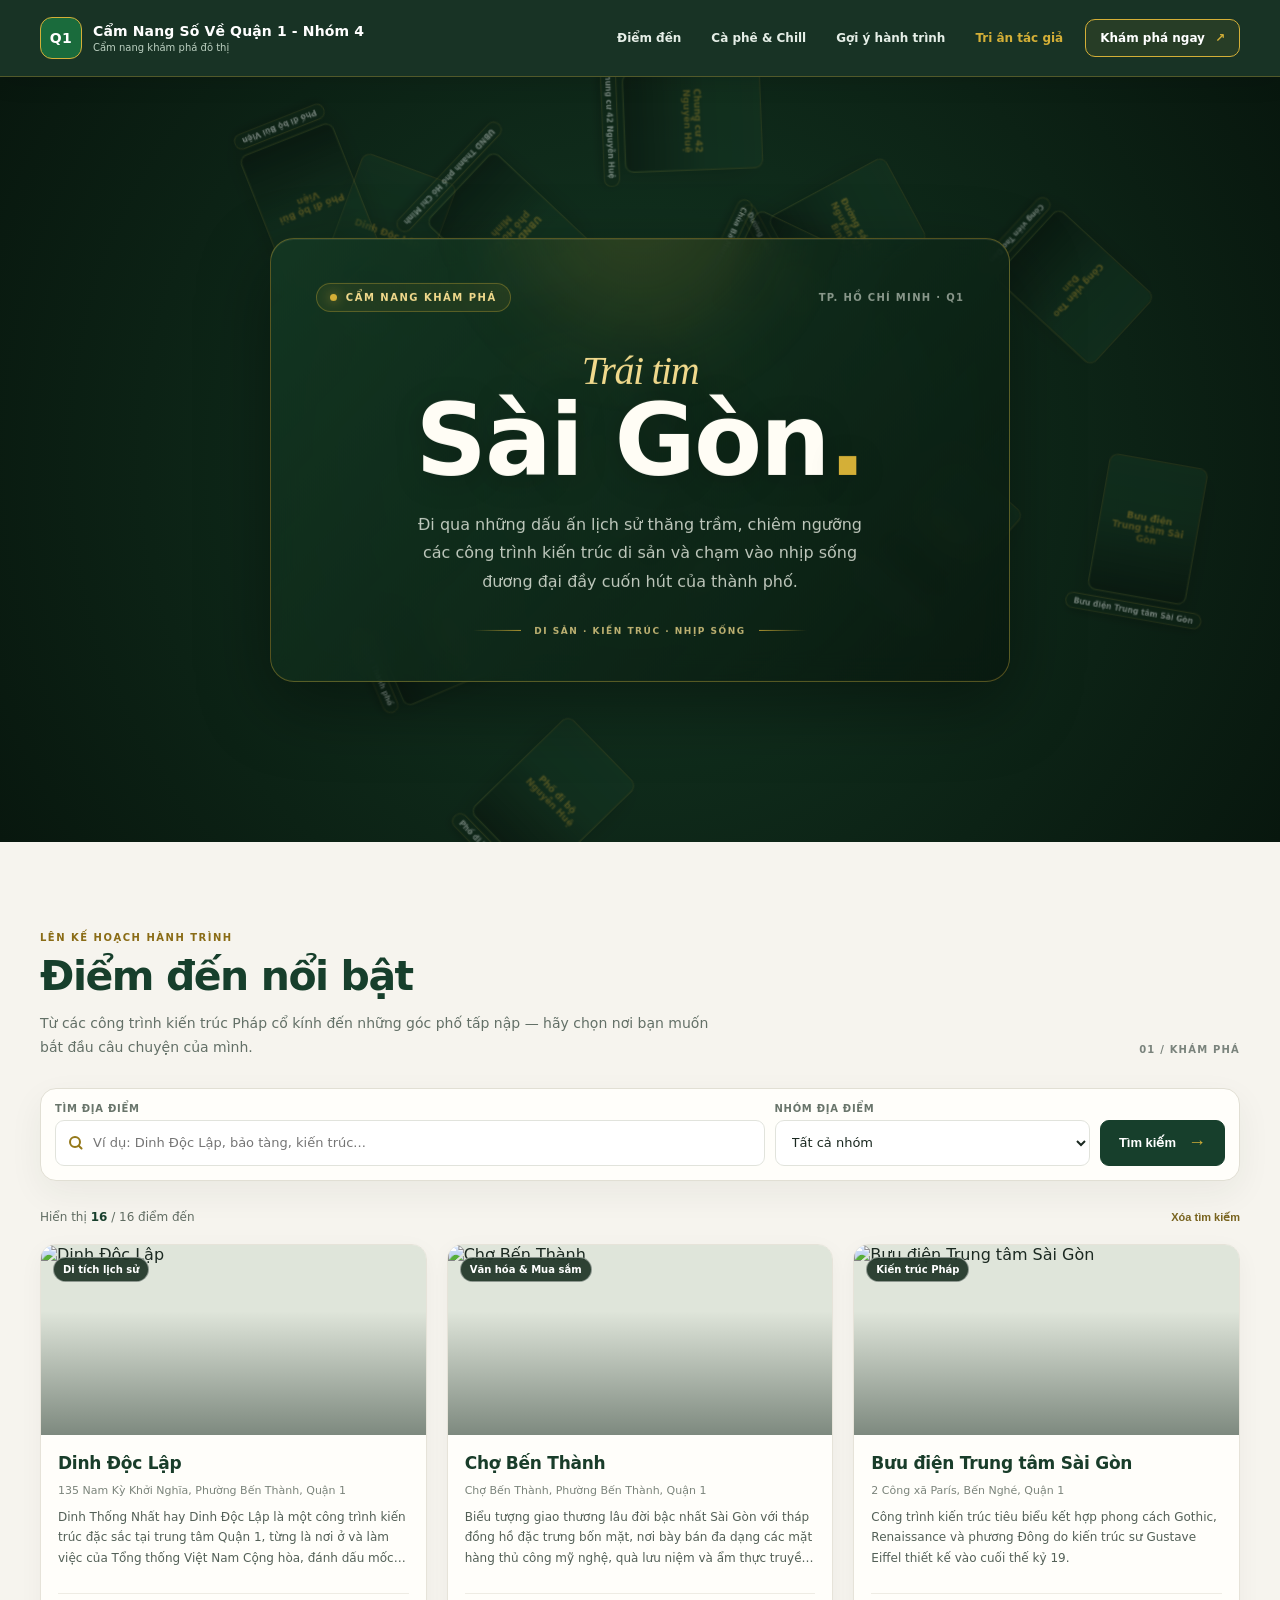
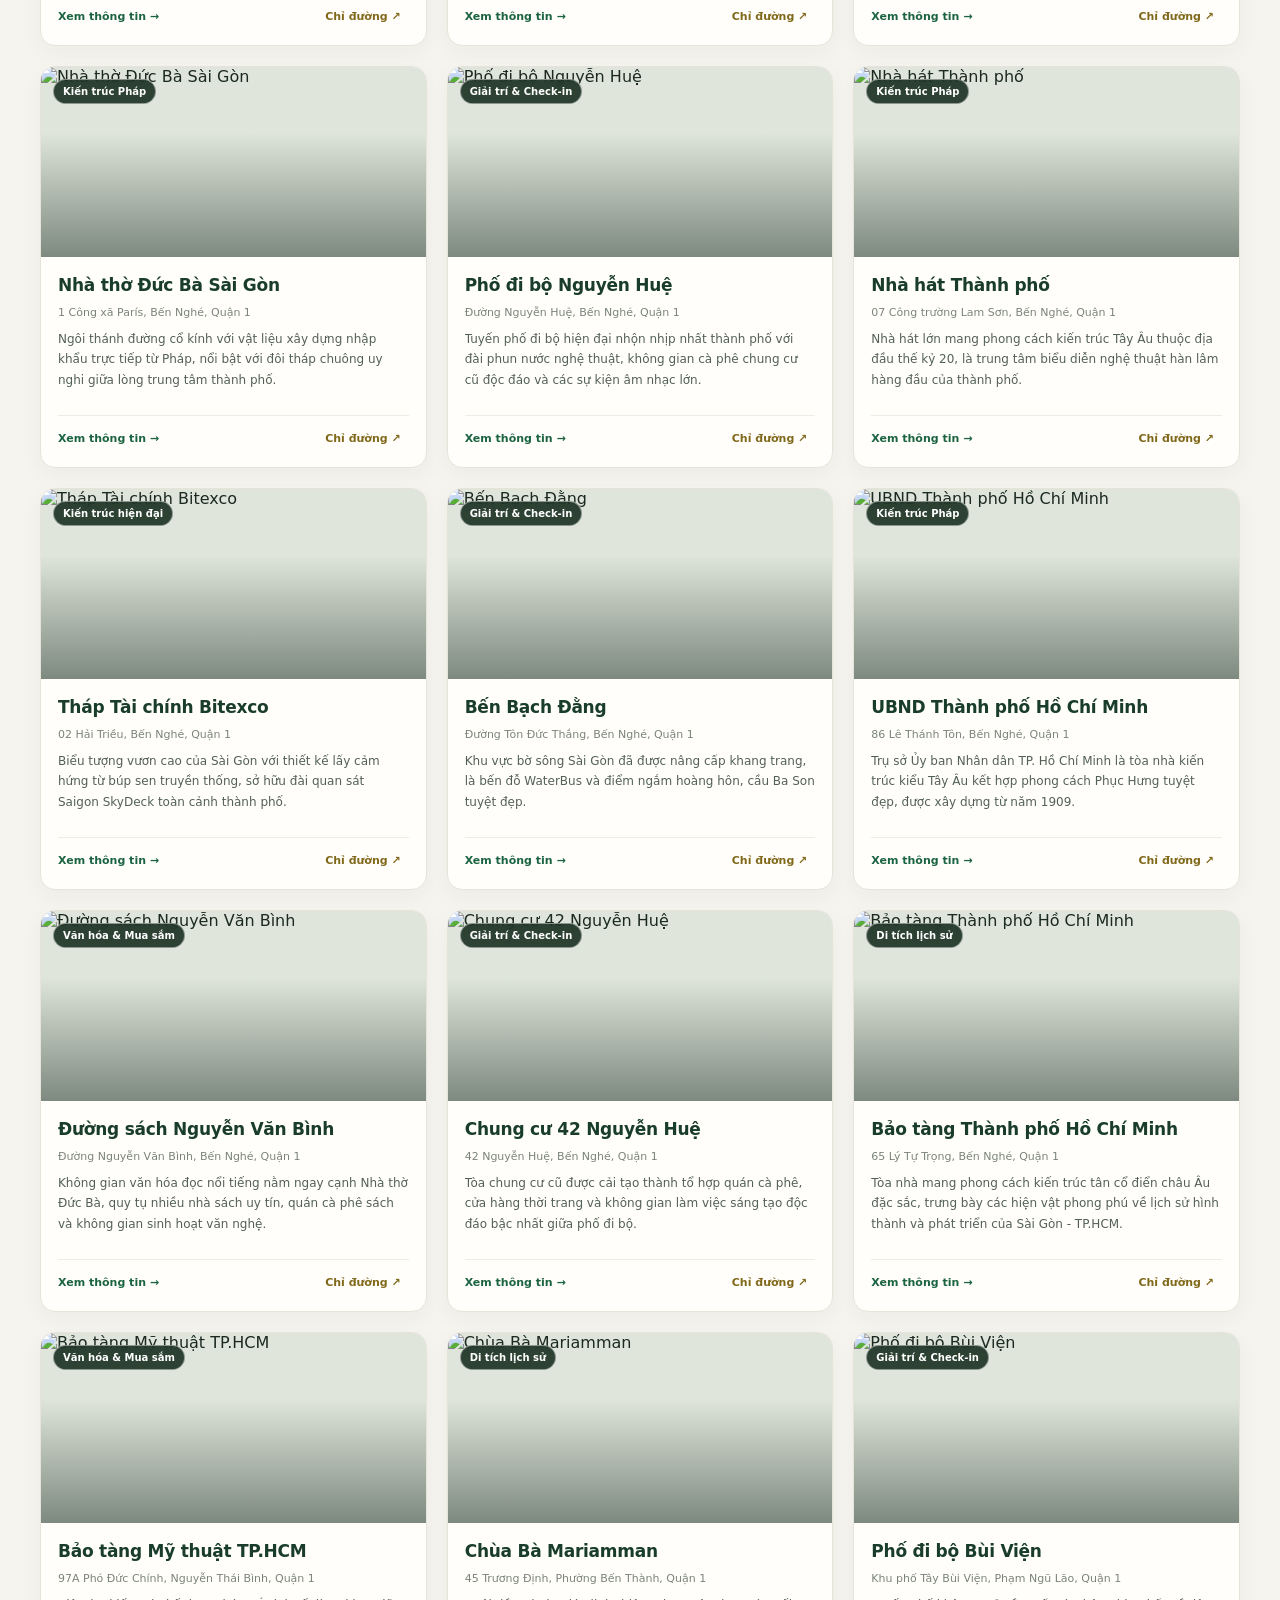
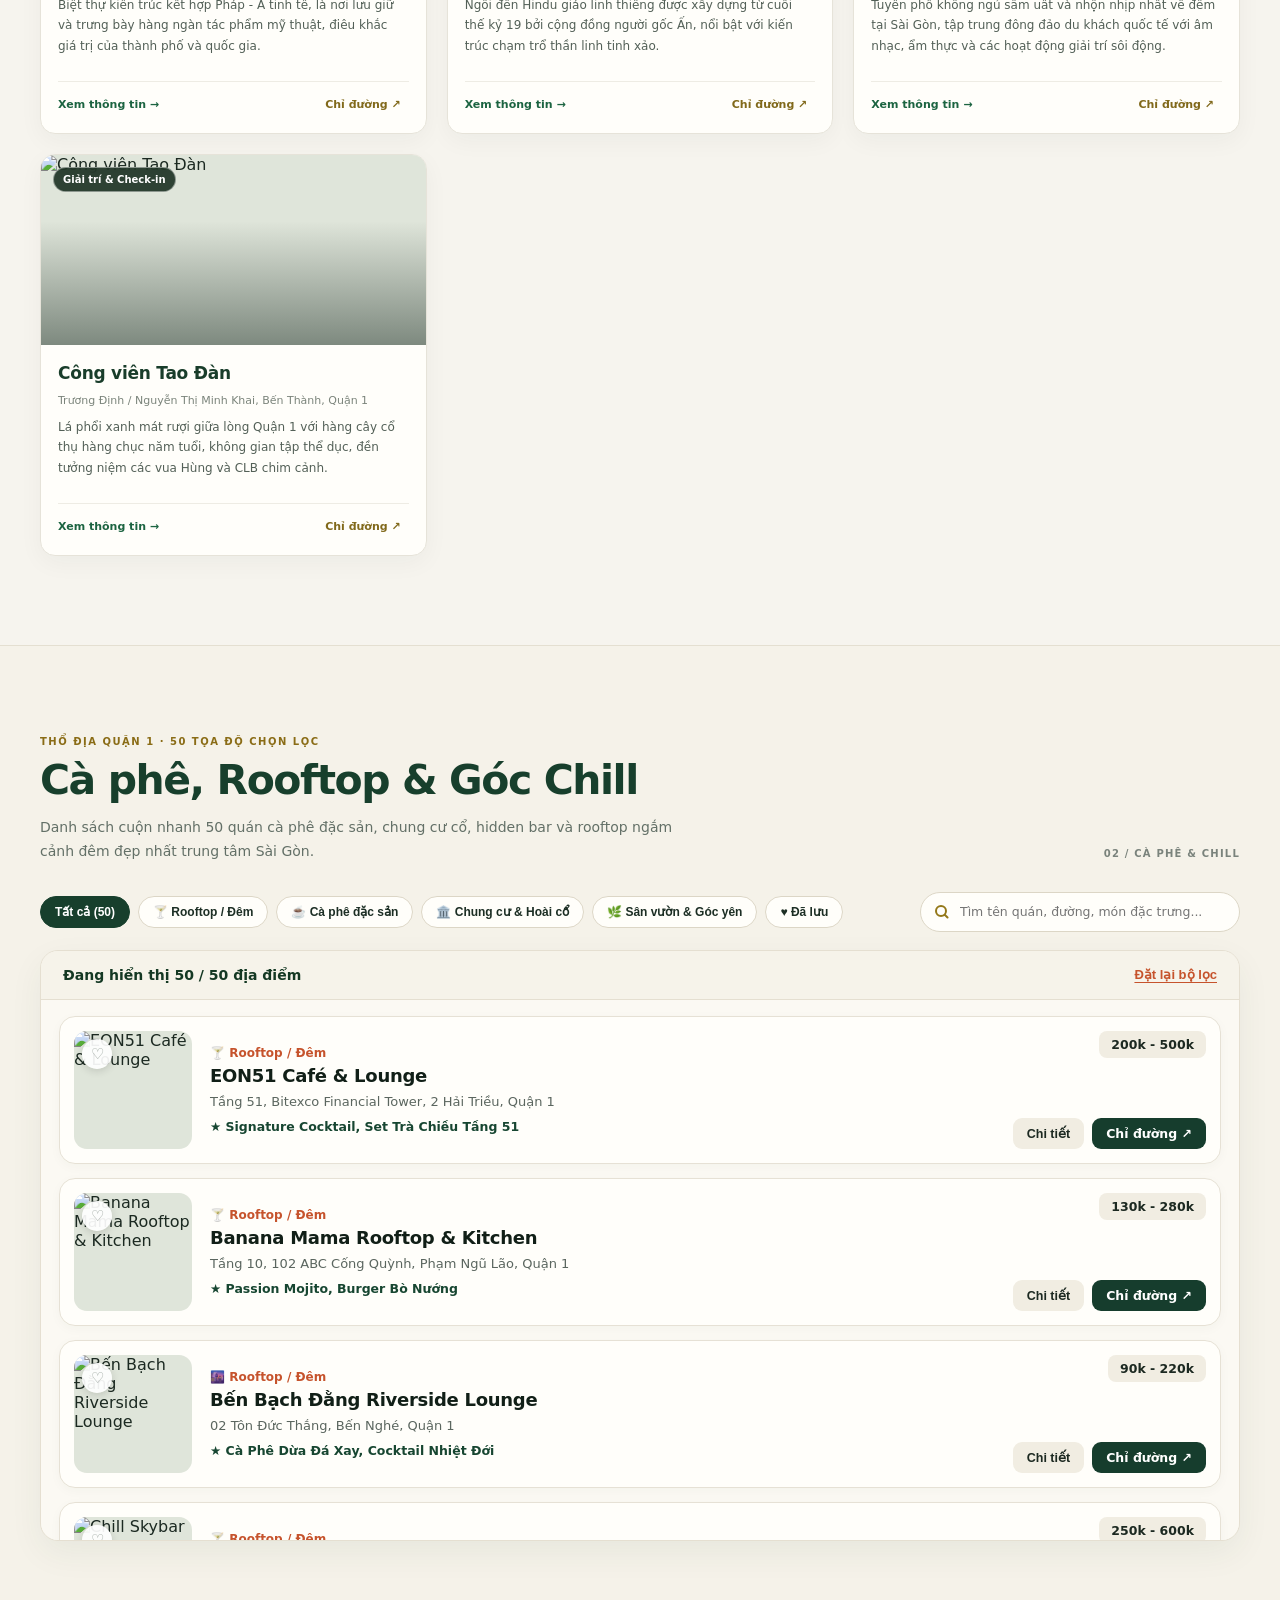
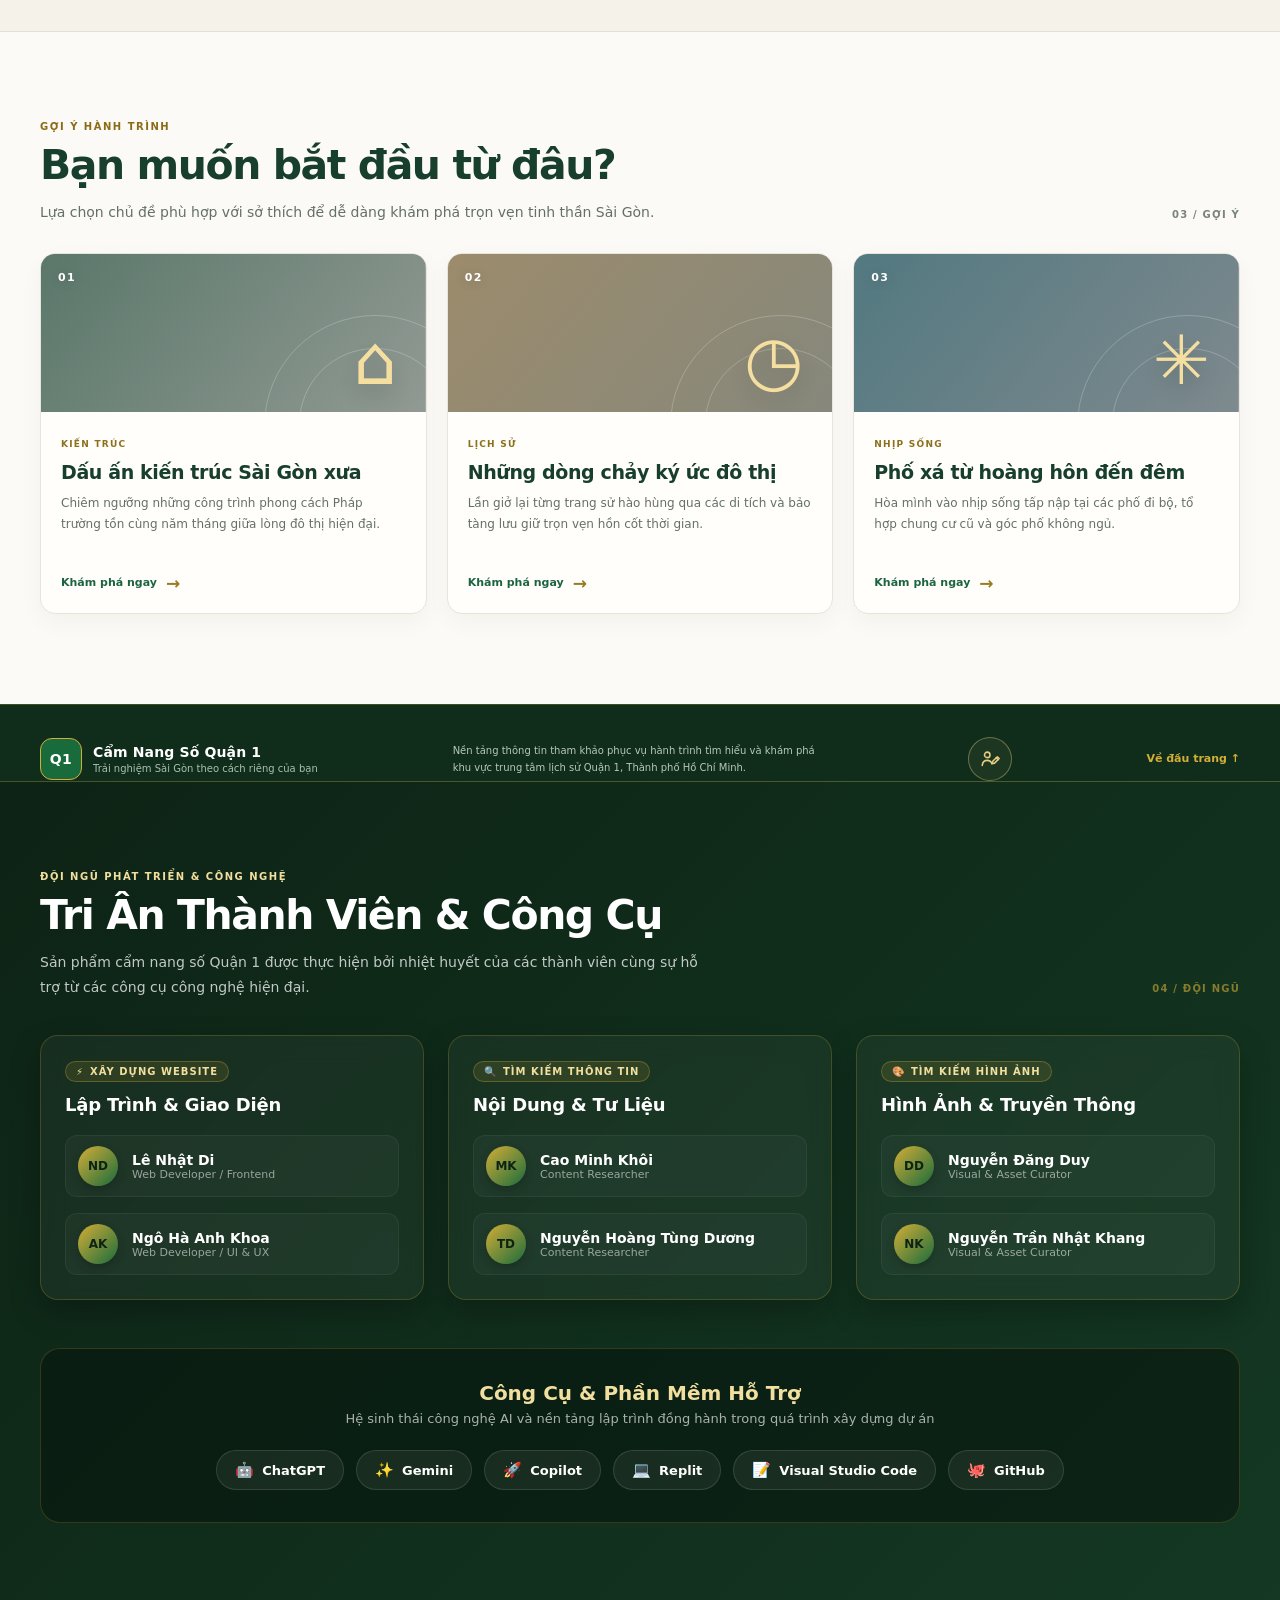
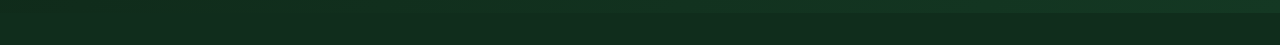
==== commit 34ae5493: "Add files via upload" ====
--- a/index.html
+++ b/index.html
@@ -4,7 +4,7 @@
   <meta charset="utf-8">
   <meta name="viewport" content="width=device-width, initial-scale=1">
   <title>Cẩm Nang Số Quận 1 — Khám phá Sài Gòn</title>
-  <meta name="description" content="Khám phá các điểm đến lịch sử, kiến trúc, văn hóa và giải trí tại khu vực Quận 1 trung tâm Thành phố Hồ Chí Minh.">
+  <meta name="description" content="Khám phá các điểm đến lịch sử, kiến trúc, văn hóa, cà phê và giải trí tại khu vực Quận 1 trung tâm Thành phố Hồ Chí Minh.">
   <meta name="theme-color" content="#143823">
 
   <!-- Core styles -->
@@ -15,9 +15,6 @@
   <!-- Hero animation & homepage layout -->
   <link rel="stylesheet" href="assets/css/hero-morph.css">
   <link rel="stylesheet" href="assets/css/district1-home.css">
-
-  <!-- Leaflet map styles -->
-  <link rel="stylesheet" href="https://unpkg.com/leaflet@1.9.4/dist/leaflet.css" integrity="sha256-p4NxAoJBhIIN+hmNHrzRCf9tD/miZyoHS5obTRR9BMY=" crossorigin="">
 </head>
 <body id="top" class="q1-home">
 
@@ -33,9 +30,9 @@
         </span>
       </a>
 
-     <nav class="q1-nav" aria-label="Điều hướng trang">
+      <nav class="q1-nav" aria-label="Điều hướng trang">
         <a href="#places">Điểm đến</a>
-        <a href="#district-map">Bản đồ</a>
+        <a href="#cafes">Cà phê &amp; Chill</a>
         <a href="#guides">Gợi ý hành trình</a>
         <a href="credits.html" style="color: var(--q1-gold, #d4af37); font-weight: 800;">Tri ân tác giả</a>
       </nav>
@@ -134,37 +131,42 @@
       </div>
     </section>
 
-    <!-- Interactive Map Section -->
-    <section class="q1-section q1-map-section" id="district-map">
+    <!-- Scrollable 50-Spot Café & Nightlife Directory Section -->
+    <section class="q1-section q1-cafes-section" id="cafes">
       <div class="q1-container">
         <div class="q1-section-heading q1-section-heading-row">
           <div>
-            <p class="q1-eyebrow">ĐỊNH VỊ &amp; LÊN ĐƯỜNG</p>
-            <h2>Bản đồ điểm đến Quận 1</h2>
-            <p class="q1-section-lede">Chọn một ghim trên bản đồ để xem tóm tắt thông tin nhanh hoặc mở chỉ đường chi tiết trên Google Maps.</p>
-          </div>
-          <span class="q1-section-index" aria-hidden="true">02 / BẢN ĐỒ</span>
-        </div>
-
-        <div class="q1-map-layout">
-          <div class="q1-map-note">
-            <span class="q1-map-note-mark" aria-hidden="true">⌖</span>
-            <h3>Định hướng không gian</h3>
-            <p>Bản đồ trực quan giúp bạn hình dung khoảng cách thực tế giữa các điểm tham quan, thuận tiện kết hợp lịch trình trong một buổi.</p>
-            <p class="q1-map-disclaimer">Vị trí ghim trên bản đồ mang tính tham khảo tương đối; hãy kiểm tra kỹ địa chỉ cụ thể trước khi di chuyển.</p>
-            <div class="q1-map-legend">
-              <span class="q1-map-dot"></span>
-              Địa điểm trong cẩm nang số
-            </div>
-          </div>
-
-          <div class="q1-map-frame">
-            <div id="q1-leaflet-map" class="q1-leaflet-map" role="application" aria-label="Bản đồ tương tác các điểm đến tại Quận 1"></div>
-            <div id="q1-map-status" class="q1-map-status" role="status">Đang tải bản đồ tương tác...</div>
-          </div>
-        </div>
-
-        <p class="q1-map-attribution-note">Bản đồ vận hành trên nền tảng Leaflet và dữ liệu nguồn mở OpenStreetMap. © OpenStreetMap contributors.</p>
+            <p class="q1-eyebrow">THỔ ĐỊA QUẬN 1 · 50 TỌA ĐỘ CHỌN LỌC</p>
+            <h2>Cà phê, Rooftop &amp; Góc Chill</h2>
+            <p class="q1-section-lede">Danh sách cuộn nhanh 50 quán cà phê đặc sản, chung cư cổ, hidden bar và rooftop ngắm cảnh đêm đẹp nhất trung tâm Sài Gòn.</p>
+          </div>
+          <span class="q1-section-index" aria-hidden="true">02 / CÀ PHÊ &amp; CHILL</span>
+        </div>
+
+        <div class="q1-dir-controls">
+          <div class="q1-dir-pills" role="tablist" aria-label="Lọc theo phong cách quán">
+            <button type="button" class="q1-dir-pill is-active" data-cafe-cat="all">Tất cả (50)</button>
+            <button type="button" class="q1-dir-pill" data-cafe-cat="rooftop">🍸 Rooftop / Đêm</button>
+            <button type="button" class="q1-dir-pill" data-cafe-cat="specialty">☕ Cà phê đặc sản</button>
+            <button type="button" class="q1-dir-pill" data-cafe-cat="heritage">🏛️ Chung cư &amp; Hoài cổ</button>
+            <button type="button" class="q1-dir-pill" data-cafe-cat="hidden">🌿 Sân vườn &amp; Góc yên</button>
+            <button type="button" class="q1-dir-pill" data-cafe-cat="saved">♥ Đã lưu</button>
+          </div>
+
+          <div class="q1-dir-search-wrap">
+            <span aria-hidden="true" class="q1-search-icon"></span>
+            <input id="q1-cafe-search" type="search" placeholder="Tìm tên quán, đường, món đặc trưng..." autocomplete="off">
+          </div>
+        </div>
+
+        <div class="q1-dir-shell">
+          <div class="q1-dir-topbar">
+            <p id="q1-cafe-count" class="q1-dir-count" aria-live="polite">Đang hiển thị 50 / 50 địa điểm</p>
+            <button id="q1-cafe-reset" type="button" class="q1-dir-reset">Đặt lại bộ lọc</button>
+          </div>
+
+          <div id="q1-cafe-scroll-list" class="q1-dir-scroll-area" role="region" aria-label="Danh sách cuộn 50 địa điểm cà phê và giải trí Quận 1"></div>
+        </div>
       </div>
     </section>
 
@@ -247,137 +249,113 @@
 
       <a href="#top" class="q1-back-top">Về đầu trang ↑</a>
     </div>
+
     <!-- Team Tribute & Tech Stack Section -->
-<section class="q1-section q1-tribute-section" id="tribute">
-  <div class="q1-container">
-    <div class="q1-section-heading q1-section-heading-row">
-      <div>
-        <p class="q1-eyebrow">ĐỘI NGŨ PHÁT TRIỂN &amp; CÔNG NGHỆ</p>
-        <h2>Tri Ân Thành Viên &amp; Công Cụ</h2>
-        <p class="q1-section-lede">Sản phẩm cẩm nang số Quận 1 được thực hiện bởi nhiệt huyết của các thành viên cùng sự hỗ trợ từ các công cụ công nghệ hiện đại.</p>
-      </div>
-      <span class="q1-section-index" aria-hidden="true">04 / ĐỘI NGŨ</span>
-    </div>
-
-    <!-- Team Members Grid -->
-    <div class="q1-team-grid">
-      <!-- Web Developers -->
-      <div class="q1-team-card">
-        <div class="q1-team-role-tag">
-          <span class="q1-role-icon">⚡</span>
-          <span>XÂY DỰNG WEBSITE</span>
-        </div>
-        <h3 class="q1-team-role-title">Lập Trình &amp; Giao Diện</h3>
-        <ul class="q1-member-list">
-          <li>
-            <div class="q1-avatar">ND</div>
-            <div class="q1-member-info">
-              <strong>Lê Nhật Di</strong>
-              <small>Web Developer / Frontend</small>
-            </div>
-          </li>
-          <li>
-            <div class="q1-avatar">AK</div>
-            <div class="q1-member-info">
-              <strong>Ngô Hà Anh Khoa</strong>
-              <small>Web Developer / UI &amp; UX</small>
-            </div>
-          </li>
-        </ul>
-      </div>
-
-      <!-- Information Researchers -->
-      <div class="q1-team-card">
-        <div class="q1-team-role-tag">
-          <span class="q1-role-icon">🔍</span>
-          <span>TÌM KIẾM THÔNG TIN</span>
-        </div>
-        <h3 class="q1-team-role-title">Nội Dung &amp; Tư Liệu</h3>
-        <ul class="q1-member-list">
-          <li>
-            <div class="q1-avatar">MK</div>
-            <div class="q1-member-info">
-              <strong>Cao Minh Khôi</strong>
-              <small>Content Researcher</small>
-            </div>
-          </li>
-          <li>
-            <div class="q1-avatar">TD</div>
-            <div class="q1-member-info">
-              <strong>Nguyễn Hoàng Tùng Dương</strong>
-              <small>Content Researcher</small>
-            </div>
-          </li>
-        </ul>
-      </div>
-
-      <!-- Image Researchers -->
-      <div class="q1-team-card">
-        <div class="q1-team-role-tag">
-          <span class="q1-role-icon">🎨</span>
-          <span>TÌM KIẾM HÌNH ẢNH</span>
-        </div>
-        <h3 class="q1-team-role-title">Hình Ảnh &amp; Truyền Thông</h3>
-        <ul class="q1-member-list">
-          <li>
-            <div class="q1-avatar">DD</div>
-            <div class="q1-member-info">
-              <strong>Nguyễn Đăng Duy</strong>
-              <small>Visual &amp; Asset Curator</small>
-            </div>
-          </li>
-          <li>
-            <div class="q1-avatar">NK</div>
-            <div class="q1-member-info">
-              <strong>Nguyễn Trần Nhật Khang</strong>
-              <small>Visual &amp; Asset Curator</small>
-            </div>
-          </li>
-        </ul>
-      </div>
-    </div>
-
-    <!-- Tech Stack & AI Tools Showcase -->
-    <div class="q1-tech-showcase">
-      <div class="q1-tech-header">
-        <h3>Công Cụ &amp; Phần Mềm Hỗ Trợ</h3>
-        <p>Hệ sinh thái công nghệ AI và nền tảng lập trình đồng hành trong quá trình xây dựng dự án</p>
-      </div>
-
-      <div class="q1-tech-badges">
-        <div class="q1-tech-pill">
-          <span class="q1-tech-icon">🤖</span>
-          <span>ChatGPT</span>
-        </div>
-        <div class="q1-tech-pill">
-          <span class="q1-tech-icon">✨</span>
-          <span>Gemini</span>
-        </div>
-        <div class="q1-tech-pill">
-          <span class="q1-tech-icon">🚀</span>
-          <span>Copilot</span>
-        </div>
-        <div class="q1-tech-pill">
-          <span class="q1-tech-icon">💻</span>
-          <span>Replit</span>
-        </div>
-        <div class="q1-tech-pill">
-          <span class="q1-tech-icon">📝</span>
-          <span>Visual Studio Code</span>
-        </div>
-        <div class="q1-tech-pill">
-          <span class="q1-tech-icon">🐙</span>
-          <span>GitHub</span>
-        </div>
-      </div>
-    </div>
-
-  </div>
-</section>
+    <section class="q1-section q1-tribute-section" id="tribute">
+      <div class="q1-container">
+        <div class="q1-section-heading q1-section-heading-row">
+          <div>
+            <p class="q1-eyebrow">ĐỘI NGŨ PHÁT TRIỂN &amp; CÔNG NGHỆ</p>
+            <h2>Tri Ân Thành Viên &amp; Công Cụ</h2>
+            <p class="q1-section-lede">Sản phẩm cẩm nang số Quận 1 được thực hiện bởi nhiệt huyết của các thành viên cùng sự hỗ trợ từ các công cụ công nghệ hiện đại.</p>
+          </div>
+          <span class="q1-section-index" aria-hidden="true">04 / ĐỘI NGŨ</span>
+        </div>
+
+        <div class="q1-team-grid">
+          <div class="q1-team-card">
+            <div class="q1-team-role-tag">
+              <span class="q1-role-icon">⚡</span>
+              <span>XÂY DỰNG WEBSITE</span>
+            </div>
+            <h3 class="q1-team-role-title">Lập Trình &amp; Giao Diện</h3>
+            <ul class="q1-member-list">
+              <li>
+                <div class="q1-avatar">ND</div>
+                <div class="q1-member-info">
+                  <strong>Lê Nhật Di</strong>
+                  <small>Web Developer / Frontend</small>
+                </div>
+              </li>
+              <li>
+                <div class="q1-avatar">AK</div>
+                <div class="q1-member-info">
+                  <strong>Ngô Hà Anh Khoa</strong>
+                  <small>Web Developer / UI &amp; UX</small>
+                </div>
+              </li>
+            </ul>
+          </div>
+
+          <div class="q1-team-card">
+            <div class="q1-team-role-tag">
+              <span class="q1-role-icon">🔍</span>
+              <span>TÌM KIẾM THÔNG TIN</span>
+            </div>
+            <h3 class="q1-team-role-title">Nội Dung &amp; Tư Liệu</h3>
+            <ul class="q1-member-list">
+              <li>
+                <div class="q1-avatar">MK</div>
+                <div class="q1-member-info">
+                  <strong>Cao Minh Khôi</strong>
+                  <small>Content Researcher</small>
+                </div>
+              </li>
+              <li>
+                <div class="q1-avatar">TD</div>
+                <div class="q1-member-info">
+                  <strong>Nguyễn Hoàng Tùng Dương</strong>
+                  <small>Content Researcher</small>
+                </div>
+              </li>
+            </ul>
+          </div>
+
+          <div class="q1-team-card">
+            <div class="q1-team-role-tag">
+              <span class="q1-role-icon">🎨</span>
+              <span>TÌM KIẾM HÌNH ẢNH</span>
+            </div>
+            <h3 class="q1-team-role-title">Hình Ảnh &amp; Truyền Thông</h3>
+            <ul class="q1-member-list">
+              <li>
+                <div class="q1-avatar">DD</div>
+                <div class="q1-member-info">
+                  <strong>Nguyễn Đăng Duy</strong>
+                  <small>Visual &amp; Asset Curator</small>
+                </div>
+              </li>
+              <li>
+                <div class="q1-avatar">NK</div>
+                <div class="q1-member-info">
+                  <strong>Nguyễn Trần Nhật Khang</strong>
+                  <small>Visual &amp; Asset Curator</small>
+                </div>
+              </li>
+            </ul>
+          </div>
+        </div>
+
+        <div class="q1-tech-showcase">
+          <div class="q1-tech-header">
+            <h3>Công Cụ &amp; Phần Mềm Hỗ Trợ</h3>
+            <p>Hệ sinh thái công nghệ AI và nền tảng lập trình đồng hành trong quá trình xây dựng dự án</p>
+          </div>
+
+          <div class="q1-tech-badges">
+            <div class="q1-tech-pill"><span class="q1-tech-icon">🤖</span><span>ChatGPT</span></div>
+            <div class="q1-tech-pill"><span class="q1-tech-icon">✨</span><span>Gemini</span></div>
+            <div class="q1-tech-pill"><span class="q1-tech-icon">🚀</span><span>Copilot</span></div>
+            <div class="q1-tech-pill"><span class="q1-tech-icon">💻</span><span>Replit</span></div>
+            <div class="q1-tech-pill"><span class="q1-tech-icon">📝</span><span>Visual Studio Code</span></div>
+            <div class="q1-tech-pill"><span class="q1-tech-icon">🐙</span><span>GitHub</span></div>
+          </div>
+        </div>
+      </div>
+    </section>
   </footer>
 
   <!-- Location Detail Drawer Modal -->
-  <div id="hmDrawerDrawer" class="hm-drawer" aria-hidden="true" style="display:none"></div>
   <div id="hmDetailDrawer" class="hm-drawer" aria-hidden="true">
     <div class="hm-drawer-backdrop" data-hm-close></div>
     <aside class="hm-drawer-panel" role="dialog" aria-modal="true" aria-labelledby="hmDrawerTitle" tabindex="-1">
@@ -451,8 +429,7 @@
   </div>
 
   <!-- JavaScript bundles -->
-  <script src="https://unpkg.com/leaflet@1.9.4/dist/leaflet.js" integrity="sha256-20nQCchB9co0qIjJZRGuk2/Z9VM+kNiyxNV1lvTlZBo=" crossorigin=""></script>
   <script src="assets/js/hero-morph.js" defer></script>
   <script src="assets/js/district1-home.js" defer></script>
 </body>
-</html>+</html>
--- a/assets/css/hero-morph.css
+++ b/assets/css/hero-morph.css
@@ -1,4 +1,3 @@
-/* Hero Morph component styles only. No global body, header, h1, img, or link rules. */
 .hm-hero-scope {
   --hm-primary: #1A6B3C;
   --hm-gold: #D4AF37;
@@ -28,38 +27,163 @@
   position: absolute;
   top: 50%; left: 50%;
   transform: translate(-50%, -50%);
-  width: min(90%, 600px);
-  text-align: center;
-  z-index: 10;
+  width: min(92%, 740px);
+  max-width: 740px;
+  text-align: center;
+  z-index: 20;
   pointer-events: none;
   transition: opacity .3s ease;
 }
-.hm-hero-scope .hm-eyebrow {
-  display: inline-block;
-  margin-bottom: 12px;
-  padding: 5px 12px;
-  border: 1px solid rgba(212,175,55,.4);
+.hm-hero-scope .hm-intro-panel {
+  position: relative;
+  overflow: hidden;
+  padding: clamp(1.4rem, 4vw, 2.8rem);
+  border: 1px solid rgba(212, 175, 55, 0.38);
+  border-radius: 24px;
+  background: linear-gradient(135deg, rgba(20, 56, 35, 0.88), rgba(8, 23, 14, 0.78));
+  box-shadow: 0 24px 70px rgba(0, 0, 0, 0.38), inset 0 1px 0 rgba(255, 255, 255, 0.07);
+  backdrop-filter: blur(14px);
+}
+.hm-hero-scope .hm-intro-panel::before {
+  content: "";
+  position: absolute;
+  width: 240px;
+  height: 240px;
+  top: -150px;
+  left: 50%;
+  transform: translateX(-50%);
+  background: rgba(212, 175, 55, 0.13);
+  border-radius: 50%;
+  filter: blur(45px);
+  pointer-events: none;
+}
+.hm-hero-scope .hm-intro-meta {
+  position: relative;
+  display: flex;
+  justify-content: space-between;
+  align-items: center;
+  gap: 12px;
+  margin-bottom: clamp(1.5rem, 4vw, 2.4rem);
+}
+.hm-hero-scope .hm-intro-kicker {
+  display: inline-flex;
+  align-items: center;
+  gap: 9px;
+  padding: 8px 13px;
+  border: 1px solid rgba(212, 175, 55, 0.34);
   border-radius: 999px;
-  background: rgba(212,175,55,.13);
-  color: var(--hm-gold);
-  font-size: 11px;
+  color: #f0d98c;
+  background: rgba(212, 175, 55, 0.08);
+  font-size: 10px;
   font-weight: 800;
-  letter-spacing: .09em;
+  letter-spacing: 0.15em;
+}
+.hm-hero-scope .hm-intro-dot {
+  width: 7px;
+  height: 7px;
+  flex: 0 0 7px;
+  border-radius: 50%;
+  background: #d4af37;
+  box-shadow: 0 0 12px rgba(212, 175, 55, 0.75);
+}
+.hm-hero-scope .hm-intro-location {
+  color: rgba(236, 241, 230, 0.56);
+  font-size: 10px;
+  font-weight: 700;
+  letter-spacing: 0.13em;
 }
 .hm-hero-scope .hm-intro h2 {
-  margin: 0 0 8px;
-  color: #fff;
-  font-size: clamp(28px, 4vw, 44px);
-  line-height: 1.12;
+  position: relative;
+  display: flex;
+  flex-direction: column;
+  align-items: center;
+  gap: 2px;
+  margin: 0;
+  color: #fffdf5;
+  line-height: 0.98;
+  text-align: center;
+}
+.hm-hero-scope .hm-title-small {
+  color: #f0d98c;
+  font-family: Georgia, "Times New Roman", serif;
+  font-size: clamp(1.5rem, 4vw, 2.5rem);
+  font-weight: 400;
+  font-style: italic;
+  letter-spacing: -0.035em;
+}
+.hm-hero-scope .hm-title-large {
+  font-size: clamp(3.1rem, 9vw, 6.2rem);
   font-weight: 850;
-  letter-spacing: -.025em;
-}
+  letter-spacing: -0.02em;
+  text-shadow: 0 5px 30px rgba(0, 0, 0, 0.24);
+}
+.hm-hero-scope .hm-title-dot { color: #d4af37; }
 .hm-hero-scope .hm-intro p {
-  margin: 0;
-  color: rgba(167,243,208,.85);
-  font-size: clamp(12px, 1.5vw, 14px);
-  line-height: 1.6;
-}
+  position: relative;
+  max-width: 470px;
+  margin: 1.35rem auto 0;
+  color: rgba(241, 245, 235, 0.78);
+  font-size: clamp(0.82rem, 1.6vw, 1rem);
+  line-height: 1.8;
+}
+.hm-hero-scope .hm-intro-footer {
+  position: relative;
+  display: flex;
+  justify-content: center;
+  align-items: center;
+  gap: 13px;
+  margin-top: 1.8rem;
+  color: rgba(240, 217, 140, 0.78);
+  font-size: 9px;
+  font-weight: 800;
+  letter-spacing: 0.17em;
+}
+.hm-hero-scope .hm-intro-rule {
+  width: clamp(20px, 5vw, 48px);
+  height: 1px;
+  background: linear-gradient(90deg, transparent, rgba(212, 175, 55, 0.8));
+}
+.hm-hero-scope .hm-intro-rule:last-child { transform: rotate(180deg); }
+
+/* District title overlay */
+.hm-hero-scope .hm-district-title {
+  --q1-title-top: 68%;
+  --q1-title-size: clamp(3.5rem, 9vw, 6rem);
+  --q1-title-color: #fff9e9;
+  --q1-title-accent: #e6cd83;
+  position: absolute;
+  top: var(--q1-title-top);
+  left: 50%;
+  z-index: 25;
+  width: max-content;
+  max-width: 90%;
+  display: flex;
+  flex-direction: column;
+  align-items: center;
+  gap: 8px;
+  text-align: center;
+  pointer-events: none;
+  opacity: 0;
+  transform: translate(-50%, calc(-50% + 14px));
+  will-change: opacity, transform;
+}
+.hm-hero-scope .hm-district-title-kicker {
+  color: var(--q1-title-accent);
+  font-family: Arial, sans-serif;
+  font-size: 10px;
+  font-weight: 600;
+  letter-spacing: 0.28em;
+}
+.hm-hero-scope .hm-district-title-name {
+  color: var(--q1-title-color);
+  font-family: "Times New Roman", Times, serif;
+  font-size: var(--q1-title-size);
+  font-weight: 400;
+  letter-spacing: 0.06em;
+  line-height: 1.1;
+  text-shadow: 0 3px 18px rgba(0, 0, 0, 0.65);
+}
+
 .hm-hero-scope .hm-arc-content {
   position: absolute;
   bottom: 40px; left: 50%;
@@ -79,6 +203,7 @@
   font-weight: 800;
   letter-spacing: .15em;
 }
+
 .hm-hero-scope .hm-cards { position: absolute; inset: 0; width: 100%; height: 100%; }
 .hm-hero-scope .hm-card {
   position: absolute;
@@ -94,11 +219,16 @@
   user-select: none;
   -webkit-user-drag: none;
   will-change: transform, opacity;
-  outline-offset: 5px;
-}
+  filter: blur(0);
+  transition: filter 750ms ease;
+}
+.hm-hero-scope.hm-intro-hold .hm-card { filter: blur(5px); }
+.hm-hero-scope.hm-intro-hold .hm-intro h2 { text-shadow: 0 4px 26px rgba(0, 0, 0, 0.7); }
+
 @media (min-width: 768px) {
   .hm-hero-scope .hm-card { width: 130px; height: 180px; margin: -90px 0 0 -65px; }
 }
+
 .hm-hero-scope .hm-name {
   position: absolute;
   bottom: -28px; left: 50%;
@@ -111,7 +241,6 @@
   color: #f9fafb;
   font-size: 10px;
   font-weight: 700;
-  line-height: 1.3;
   white-space: nowrap;
   pointer-events: none;
   box-shadow: 0 4px 12px rgba(0,0,0,.4);
@@ -170,63 +299,38 @@
 .hm-hero-scope .hm-back .k { margin: 0 0 7px; color: #fff; font-size: 13px; font-weight: 800; text-shadow: 0 2px 4px #0008; }
 .hm-hero-scope .hm-back .v { display: inline-flex; align-items: center; padding: 5px 9px; border-radius: 6px; background: var(--hm-gold); color: var(--hm-ink); font-size: 10px; font-weight: 800; }
 
-/* Detail drawer uses its own prefix and does not depend on Tailwind. */
-.hm-drawer { position: fixed; inset: 0; z-index: 10000; visibility: hidden; pointer-events: none; color: #f3f4f6; font-family: Inter, system-ui, -apple-system, BlinkMacSystemFont, "Segoe UI", sans-serif; }
+/* Modal Drawer Detail */
+.hm-drawer { position: fixed; inset: 0; z-index: 10000; visibility: hidden; pointer-events: none; color: #f3f4f6; font-family: Inter, system-ui, sans-serif; }
 .hm-drawer.is-open { visibility: visible; pointer-events: auto; }
 .hm-drawer-backdrop { position: absolute; inset: 0; background: rgba(0,0,0,.72); opacity: 0; backdrop-filter: blur(4px); transition: opacity .25s ease; }
 .hm-drawer.is-open .hm-drawer-backdrop { opacity: 1; }
-.hm-drawer-panel { position: absolute; top: 0; right: 0; width: min(100%, 510px); height: 100%; overflow-y: auto; background: #102d1c; border-left: 1px solid rgba(212,175,55,.3); box-shadow: -20px 0 60px #0005; transform: translateX(102%); transition: transform .3s ease; }
-.hm-drawer.is-open .hm-drawer-panel { transform: translateX(0); }
-.hm-drawer-hero { position: relative; height: 255px; background: #06351c; }
+.hm-drawer-panel {
+  position: absolute;
+  top: 50%; left: 50%;
+  display: flex; flex-direction: column;
+  width: min(940px, calc(100% - 36px));
+  max-height: min(90vh, 960px); height: auto;
+  overflow-x: hidden; overflow-y: auto;
+  background: #102d1c;
+  border: 1px solid rgba(212,175,55,.32);
+  border-radius: 20px;
+  box-shadow: 0 25px 60px rgba(0,0,0,.6);
+  opacity: 0;
+  transform: translate(-50%, -46%) scale(.985);
+  transition: transform .28s ease, opacity .28s ease;
+}
+.hm-drawer.is-open .hm-drawer-panel { transform: translate(-50%, -50%) scale(1); opacity: 1; }
+.hm-drawer-hero { position: relative; flex: 0 0 auto; height: 300px; background: #06351c; }
 .hm-drawer-hero > img { display: block; width: 100%; height: 100%; object-fit: cover; }
+.hm-drawer-hero > img.hm-drawer-image-missing { opacity: 0; }
 .hm-drawer-image-shade { position: absolute; inset: 0; background: linear-gradient(to top, #102d1c, transparent 75%, #0006); }
 .hm-drawer-close { position: absolute; top: 16px; right: 16px; display: grid; place-items: center; width: 40px; height: 40px; border: 1px solid #ffffff44; border-radius: 50%; background: #0009; color: white; font-size: 28px; line-height: 1; cursor: pointer; }
 .hm-drawer-heading { position: absolute; right: 22px; bottom: 17px; left: 22px; }
 .hm-drawer-category { display: inline-block; margin-bottom: 8px; padding: 5px 9px; border-radius: 999px; background: #D4AF37; color: #0d2315; font-size: 10px; font-weight: 800; text-transform: uppercase; }
 .hm-drawer-heading h2 { margin: 0; color: #fff; font-size: 25px; line-height: 1.15; font-weight: 850; }
-.hm-drawer-body { display: flex; flex-direction: column; gap: 23px; padding: 24px; }
+.hm-drawer-body { display: flex; flex-direction: column; gap: 18px; padding: 24px clamp(18px, 3vw, 32px) 28px; }
 .hm-drawer-address { display: flex; align-items: flex-start; gap: 10px; padding: 13px; border: 1px solid #D4AF372e; border-radius: 10px; background: #08170e; color: #a7f3d0; font-size: 12px; line-height: 1.55; }
 .hm-drawer-address > span:first-child { color: #D4AF37; font-size: 18px; line-height: 1; }
-.hm-drawer-body h3 { margin: 0 0 8px; color: #D4AF37; font-size: 11px; font-weight: 850; letter-spacing: .08em; }
-.hm-drawer-body section p { margin: 0; color: #d1fae5; font-size: 14px; line-height: 1.75; }
-.hm-facts { display: grid; grid-template-columns: 1fr 1fr; gap: 12px; }
-.hm-facts > div { padding: 13px; border: 1px solid #D4AF372e; border-radius: 10px; background: #08170e; }
-.hm-facts > div > span { display: block; margin-bottom: 7px; color: #a7f3d099; font-size: 10px; font-weight: 800; }
-.hm-facts p { margin: 0; color: white; font-size: 12px; font-weight: 650; line-height: 1.5; }
-.hm-maps-link { display: flex; align-items: center; justify-content: center; min-height: 45px; padding: 12px; border: 1px solid #D4AF37; border-radius: 10px; background: #1A6B3C; color: #fff; font-size: 13px; font-weight: 750; text-align: center; text-decoration: none; }
-.hm-maps-link:hover { background: #14552f; }
-@media (max-width: 767px) {
-  .hm-hero-scope { height: 78vh; min-height: 520px; }
-  .hm-hero-scope .hm-card { width: 90px; height: 127px; margin: -63px 0 0 -45px; }
-  .hm-hero-scope .hm-name { bottom: -25px; max-width: 155px; overflow: hidden; text-overflow: ellipsis; font-size: 9px; }
-  .hm-hero-scope .hm-back .k { font-size: 11px; }
-  .hm-hero-scope .hm-back .v { font-size: 9px; }
-  .hm-hero-scope .hm-arc-content { bottom: 24px; }
-  .hm-drawer-hero { height: 230px; }
-  .hm-drawer-body { padding: 19px; }
-}
-@media (prefers-reduced-motion: reduce) {
-  .hm-hero-scope .hm-flip, .hm-drawer-backdrop, .hm-drawer-panel { transition-duration: .01ms !important; }
-}
-
-
-/* Rich landmark details: centered modal layout layered over the existing drawer behavior. */
-.hm-drawer-panel {
-  top: 50%; right: auto; left: 50%;
-  display: flex; flex-direction: column;
-  width: min(940px, calc(100% - 36px));
-  max-height: min(90vh, 960px); height: auto;
-  overflow-x: hidden; overflow-y: auto;
-  border: 1px solid rgba(212,175,55,.32); border-radius: 20px;
-  opacity: 0;
-  transform: translate(-50%, -46%) scale(.985);
-  transition: transform .28s ease, opacity .28s ease;
-}
-.hm-drawer.is-open .hm-drawer-panel { transform: translate(-50%, -50%) scale(1); opacity: 1; }
-.hm-drawer-hero { flex: 0 0 auto; height: 300px; }
-.hm-drawer-hero > img.hm-drawer-image-missing { opacity: 0; }
-.hm-drawer-body { display: flex; flex-direction: column; gap: 18px; padding: 24px clamp(18px, 3vw, 32px) 28px; }
-.hm-drawer-address { margin: 0; }
 .hm-detail-section h3 { margin: 0 0 9px; color: #d4af37; font-size: 10px; font-weight: 850; letter-spacing: .12em; }
 .hm-detail-section p { margin: 0; color: #dce9df; font-size: 13px; line-height: 1.8; }
 .hm-detail-columns { display: grid; grid-template-columns: minmax(0, 1fr) minmax(0, 1fr); gap: 15px; }
@@ -239,10 +343,19 @@
 .hm-visit-planning span, .hm-facts > div > span { display: block; margin-bottom: 7px; color: #a7f3d0a8; font-size: 9px; font-weight: 850; letter-spacing: .09em; }
 .hm-visit-planning p { margin: 0; color: #fff; font-size: 12px; font-weight: 650; line-height: 1.55; }
 .hm-detail-disclaimer { margin: -5px 0 0; color: #aebfb3; font-size: 10px; line-height: 1.6; }
-.hm-facts { gap: 12px; }
-.hm-facts > div { padding: 14px 16px; }
-.hm-maps-link { flex: 0 0 auto; }
+.hm-facts { display: grid; grid-template-columns: 1fr 1fr; gap: 12px; }
+.hm-facts > div { padding: 14px 16px; border: 1px solid #D4AF372e; border-radius: 10px; background: #08170e; }
+.hm-facts p { margin: 0; color: white; font-size: 12px; font-weight: 650; line-height: 1.5; }
+.hm-maps-link { display: flex; align-items: center; justify-content: center; flex: 0 0 auto; min-height: 45px; padding: 12px; border: 1px solid #D4AF37; border-radius: 10px; background: #1A6B3C; color: #fff; font-size: 13px; font-weight: 750; text-align: center; text-decoration: none; transition: background .2s ease; }
+.hm-maps-link:hover { background: #14552f; }
+
 @media (max-width: 767px) {
+  .hm-hero-scope { height: 78vh; min-height: 520px; }
+  .hm-hero-scope .hm-card { width: 90px; height: 127px; margin: -63px 0 0 -45px; }
+  .hm-hero-scope .hm-name { bottom: -25px; max-width: 155px; overflow: hidden; text-overflow: ellipsis; font-size: 9px; }
+  .hm-hero-scope .hm-back .k { font-size: 11px; }
+  .hm-hero-scope .hm-back .v { font-size: 9px; }
+  .hm-hero-scope .hm-arc-content { bottom: 24px; }
   .hm-drawer-panel { width: calc(100% - 20px); max-height: 92vh; border-radius: 16px; }
   .hm-drawer-hero { height: 225px; }
   .hm-drawer-body { gap: 15px; padding: 17px; }
@@ -250,327 +363,5 @@
   .hm-facts { grid-template-columns: minmax(0,1fr) minmax(0,1fr); }
 }
 @media (prefers-reduced-motion: reduce) {
-  .hm-drawer-panel { transition-duration: .01ms !important; }
-}
-/* Opening effect: keep the cards blurred while the title appears */
-.hm-hero-scope .hm-card {
-  filter: blur(0);
-  transition: filter 750ms ease;
-}
-
-.hm-hero-scope.hm-intro-hold .hm-card {
-  filter: blur(5px);
-}
-
-.hm-hero-scope.hm-intro-hold .hm-intro h2 {
-  text-shadow: 0 4px 26px rgba(0, 0, 0, 0.7);
-}
-/* ===== Premium Saigon hero intro ===== */
-
-.hm-hero-scope .hm-intro {
-  width: min(92%, 740px);
-  max-width: 740px;
-  z-index: 20;
-}
-
-.hm-hero-scope .hm-intro-panel {
-  position: relative;
-  overflow: hidden;
-  padding: clamp(1.4rem, 4vw, 2.8rem);
-  border: 1px solid rgba(212, 175, 55, 0.38);
-  border-radius: 24px;
-  background:
-    linear-gradient(
-      135deg,
-      rgba(20, 56, 35, 0.88),
-      rgba(8, 23, 14, 0.78)
-    );
-  box-shadow:
-    0 24px 70px rgba(0, 0, 0, 0.38),
-    inset 0 1px 0 rgba(255, 255, 255, 0.07);
-  -webkit-backdrop-filter: blur(14px);
-  backdrop-filter: blur(14px);
-}
-
-.hm-hero-scope .hm-intro-panel::before {
-  content: "";
-  position: absolute;
-  width: 240px;
-  height: 240px;
-  top: -150px;
-  left: 50%;
-  transform: translateX(-50%);
-  background: rgba(212, 175, 55, 0.13);
-  border-radius: 50%;
-  filter: blur(45px);
-  pointer-events: none;
-}
-
-.hm-hero-scope .hm-intro-meta {
-  position: relative;
-  display: flex;
-  justify-content: space-between;
-  align-items: center;
-  gap: 12px;
-  margin-bottom: clamp(1.5rem, 4vw, 2.4rem);
-}
-
-.hm-hero-scope .hm-intro-kicker {
-  display: inline-flex;
-  align-items: center;
-  gap: 9px;
-  padding: 8px 13px;
-  border: 1px solid rgba(212, 175, 55, 0.34);
-  border-radius: 999px;
-  color: #f0d98c;
-  background: rgba(212, 175, 55, 0.08);
-  font-size: 10px;
-  font-weight: 800;
-  letter-spacing: 0.15em;
-}
-
-.hm-hero-scope .hm-intro-dot {
-  width: 7px;
-  height: 7px;
-  flex: 0 0 7px;
-  border-radius: 50%;
-  background: #d4af37;
-  box-shadow: 0 0 12px rgba(212, 175, 55, 0.75);
-}
-
-.hm-hero-scope .hm-intro-location {
-  color: rgba(236, 241, 230, 0.56);
-  font-size: 10px;
-  font-weight: 700;
-  letter-spacing: 0.13em;
-}
-
-.hm-hero-scope .hm-intro h2 {
-  position: relative;
-  display: flex;
-  flex-direction: column;
-  align-items: center;
-  gap: 2px;
-  margin: 0;
-  color: #fffdf5;
-  line-height: 0.98;
-  text-align: center;
-}
-
-.hm-hero-scope .hm-title-small {
-  color: #f0d98c;
-  font-family: Georgia, "Times New Roman", serif;
-  font-size: clamp(1.5rem, 4vw, 2.5rem);
-  font-weight: 400;
-  font-style: italic;
-  letter-spacing: -0.035em;
-}
-
-.hm-hero-scope .hm-title-large {
-  font-size: clamp(3.1rem, 9vw, 6.2rem);
-  font-weight: 850;
-  letter-spacing: -0.02em;
-  text-shadow: 0 5px 30px rgba(0, 0, 0, 0.24);
-}
-
-.hm-hero-scope .hm-title-dot {
-  color: #d4af37;
-}
-
-.hm-hero-scope .hm-intro p {
-  position: relative;
-  max-width: 470px;
-  margin: 1.35rem auto 0;
-  color: rgba(241, 245, 235, 0.78);
-  font-size: clamp(0.82rem, 1.6vw, 1rem);
-  font-weight: 400;
-  line-height: 1.8;
-}
-
-.hm-hero-scope .hm-intro-footer {
-  position: relative;
-  display: flex;
-  justify-content: center;
-  align-items: center;
-  gap: 13px;
-  margin-top: 1.8rem;
-  color: rgba(240, 217, 140, 0.78);
-  font-size: 9px;
-  font-weight: 800;
-  letter-spacing: 0.17em;
-}
-
-.hm-hero-scope .hm-intro-rule {
-  width: clamp(20px, 5vw, 48px);
-  height: 1px;
-  background: linear-gradient(
-    90deg,
-    transparent,
-    rgba(212, 175, 55, 0.8)
-  );
-}
-
-.hm-hero-scope .hm-intro-rule:last-child {
-  transform: rotate(180deg);
-}
-
-@media (max-width: 520px) {
-  .hm-hero-scope .hm-intro-panel {
-    padding: 1.5rem 1rem;
-    border-radius: 18px;
-  }
-
-  .hm-hero-scope .hm-intro-meta {
-    flex-direction: column;
-    margin-bottom: 1.8rem;
-  }
-
-  .hm-hero-scope .hm-title-large {
-    font-size: clamp(3rem, 14vw, 4.5rem);
-  }
-
-  .hm-hero-scope .hm-intro p {
-    margin-top: 1rem;
-  }
-
-  .hm-hero-scope .hm-intro-footer {
-    gap: 7px;
-    font-size: 7px;
-    letter-spacing: 0.1em;
-  }
-}
-
-@media (prefers-reduced-motion: reduce) {
-  .hm-hero-scope .hm-intro-panel {
-    -webkit-backdrop-filter: none;
-    backdrop-filter: none;
-  }
-}
-/* Elegant district title during the ring animation */
-/* ===== Quận 1 title — easy customization ===== */
-
-/* Quận 1 title: positioned and controlled by the animation engine */
-.hm-hero-scope .hm-district-title {
-  --q1-title-top: 68%;
-  --q1-title-size: clamp(3.5rem, 9vw, 6rem);
-  --q1-title-color: #fff9e9;
-  --q1-title-accent: #e6cd83;
-
-  position: absolute;
-  top: var(--q1-title-top);
-  left: 50%;
-  z-index: 25;
-  width: max-content;
-  max-width: 90%;
-  display: flex;
-  flex-direction: column;
-  align-items: center;
-  gap: 8px;
-  text-align: center;
-  pointer-events: none;
-
-  opacity: 0;
-  transform: translate(-50%, calc(-50% + 14px));
-  will-change: opacity, transform;
-}
-
-.hm-hero-scope .hm-district-title-kicker {
-  color: var(--q1-title-accent);
-  font-family: Arial, sans-serif;
-  font-size: 10px;
-  font-weight: 600;
-  letter-spacing: 0.28em;
-}
-
-.hm-hero-scope .hm-district-title-name {
-  color: var(--q1-title-color);
-  font-family: "Times New Roman", Times, serif;
-  font-size: var(--q1-title-size);
-  font-weight: 400;
-  letter-spacing: 0.06em;
-  line-height: 1.1;
-  text-shadow: 0 3px 18px rgba(0, 0, 0, 0.65);
-}
-
-@media (max-width: 520px) {
-  .hm-hero-scope .hm-district-title {
-    --q1-title-top: 66%;
-    --q1-title-size: clamp(3rem, 14vw, 4.5rem);
-  }
-}
-/* Footer: author and image attribution icon */
-.q1-footer .q1-credits-icon {
-  position: relative;
-  display: inline-grid;
-  place-items: center;
-
-  width: 44px;
-  height: 44px;
-  flex: 0 0 44px;
-
-  color: #e6cd83;
-  background: rgba(230, 205, 131, 0.06);
-  border: 1px solid rgba(230, 205, 131, 0.4);
-  border-radius: 50%;
-
-  text-decoration: none;
-  transition:
-    color 0.2s ease,
-    background 0.2s ease,
-    border-color 0.2s ease,
-    transform 0.2s ease;
-}
-
-.q1-footer .q1-credits-icon svg {
-  display: block;
-}
-
-.q1-footer .q1-credits-icon:hover,
-.q1-footer .q1-credits-icon:focus-visible {
-  color: #143823;
-  background: #e6cd83;
-  border-color: #e6cd83;
-  transform: translateY(-2px);
-}
-
-/* Tooltip appears when hovered or keyboard-focused */
-.q1-footer .q1-credits-icon::after {
-  content: attr(title);
-  position: absolute;
-  right: 0;
-  bottom: calc(100% + 10px);
-
-  padding: 8px 11px;
-  border: 1px solid rgba(230, 205, 131, 0.35);
-  border-radius: 7px;
-
-  color: #fff9e9;
-  background: #143823;
-  font-size: 11px;
-  font-weight: 600;
-  white-space: nowrap;
-
-  opacity: 0;
-  visibility: hidden;
-  pointer-events: none;
-  transform: translateY(4px);
-
-  transition:
-    opacity 0.2s ease,
-    transform 0.2s ease,
-    visibility 0.2s ease;
-}
-
-.q1-footer .q1-credits-icon:hover::after,
-.q1-footer .q1-credits-icon:focus-visible::after {
-  opacity: 1;
-  visibility: visible;
-  transform: translateY(0);
-}
-
-@media (prefers-reduced-motion: reduce) {
-  .q1-footer .q1-credits-icon,
-  .q1-footer .q1-credits-icon::after {
-    transition: none;
-  }
+  .hm-hero-scope .hm-flip, .hm-drawer-backdrop, .hm-drawer-panel { transition-duration: .01ms !important; }
 }
--- a/assets/css/district1-home.css
+++ b/assets/css/district1-home.css
@@ -1,41 +1,121 @@
-/* District 1 homepage refinements. Hero component styling remains in hero-morph.css. */
 :root {
   --q1-green: #173f2c;
   --q1-green-deep: #0c2418;
   --q1-gold: #d4af37;
+  --q1-gold-light: #f0df9e;
+  --q1-amber: #a05a2c;
   --q1-cream: #f6f4ee;
   --q1-paper: #fffefa;
   --q1-ink: #1b2921;
   --q1-muted: #637067;
   --q1-line: #e4e2d8;
 }
+
 * { box-sizing: border-box; }
 html { scroll-behavior: smooth; scroll-padding-top: 84px; }
-body.q1-home { margin: 0; background: var(--q1-cream); color: var(--q1-ink); font-family: Inter, ui-sans-serif, system-ui, -apple-system, BlinkMacSystemFont, "Segoe UI", sans-serif; }
+
+body.q1-home {
+  margin: 0;
+  background: var(--q1-cream);
+  color: var(--q1-ink);
+  font-family: Inter, ui-sans-serif, system-ui, -apple-system, BlinkMacSystemFont, "Segoe UI", sans-serif;
+}
+
 body.q1-home a { text-decoration-thickness: from-font; }
+
 .q1-container { width: min(1200px, calc(100% - 48px)); margin-inline: auto; }
-.q1-skip-link { position: absolute; z-index: 11000; left: 12px; top: -80px; padding: 10px 14px; border-radius: 8px; background: #fff; color: var(--q1-green); }
+
+/* Skip Link */
+.q1-skip-link {
+  position: absolute;
+  z-index: 11000;
+  left: 12px;
+  top: -80px;
+  padding: 10px 14px;
+  border-radius: 8px;
+  background: #fff;
+  color: var(--q1-green);
+  font-weight: 700;
+}
 .q1-skip-link:focus { top: 12px; }
-.q1-header { position: sticky; top: 0; z-index: 1000; background: rgba(15, 43, 29, .96); border-bottom: 1px solid rgba(212,175,55,.3); box-shadow: 0 5px 22px rgba(0,0,0,.12); backdrop-filter: blur(14px); }
-.q1-header-inner { min-height: 76px; display: flex; align-items: center; justify-content: space-between; gap: 22px; }
-.q1-brand { display: inline-flex; align-items: center; gap: 11px; min-width: 0; color: #fff; text-decoration: none; }
+
+/* Header Navigation */
+.q1-header {
+  position: sticky;
+  top: 0;
+  z-index: 1000;
+  background: rgba(15, 43, 29, .96);
+  border-bottom: 1px solid rgba(212,175,55,.3);
+  box-shadow: 0 5px 22px rgba(0,0,0,.12);
+  backdrop-filter: blur(14px);
+}
+
+.q1-header-inner {
+  min-height: 76px;
+  display: flex;
+  align-items: center;
+  justify-content: space-between;
+  gap: 22px;
+}
+
+.q1-brand {
+  display: inline-flex;
+  align-items: center;
+  gap: 11px;
+  min-width: 0;
+  color: #fff;
+  text-decoration: none;
+}
 .q1-brand:hover { color: #fff; }
-.q1-brand-mark { width: 42px; height: 42px; display: grid; place-items: center; flex: 0 0 auto; border: 1px solid var(--q1-gold); border-radius: 12px; background: #1a6b3c; color: #fff; font-size: 14px; font-weight: 850; letter-spacing: .03em; }
+
+.q1-brand-mark {
+  width: 42px;
+  height: 42px;
+  display: grid;
+  place-items: center;
+  flex: 0 0 auto;
+  border: 1px solid var(--q1-gold);
+  border-radius: 12px;
+  background: #1a6b3c;
+  color: #fff;
+  font-size: 14px;
+  font-weight: 850;
+  letter-spacing: .03em;
+}
+
 .q1-brand-copy { display: grid; gap: 3px; min-width: 0; }
 .q1-brand-copy strong { font-size: 14px; font-weight: 800; letter-spacing: .01em; }
 .q1-brand-copy small { color: #bdd1c2; font-size: 10px; }
+
 .q1-nav { display: flex; align-items: center; gap: clamp(12px, 2.4vw, 30px); margin-left: auto; }
 .q1-nav a { color: #e5eee7; font-size: 12px; font-weight: 650; text-decoration: none; transition: color .2s ease; }
 .q1-nav a:hover { color: var(--q1-gold); }
-.q1-header-cta { display: inline-flex; gap: 10px; align-items: center; padding: 11px 14px; border: 1px solid var(--q1-gold); border-radius: 10px; color: #fff; background: rgba(212,175,55,.08); font-size: 12px; font-weight: 750; text-decoration: none; white-space: nowrap; }
+
+.q1-header-cta {
+  display: inline-flex;
+  gap: 10px;
+  align-items: center;
+  padding: 11px 14px;
+  border: 1px solid var(--q1-gold);
+  border-radius: 10px;
+  color: #fff;
+  background: rgba(212,175,55,.08);
+  font-size: 12px;
+  font-weight: 750;
+  text-decoration: none;
+  white-space: nowrap;
+  transition: background .2s ease;
+}
 .q1-header-cta:hover { color: var(--q1-gold); background: rgba(212,175,55,.14); }
 .q1-header-cta span { color: var(--q1-gold); }
 
-/* Page sections */
+/* Section System */
 .q1-section { padding: clamp(58px, 7vw, 96px) 0; }
 .q1-places-section { background: var(--q1-cream); }
 .q1-map-section { background: #ebece4; }
+.q1-cafes-section { background: #f4efe4; border-top: 1px solid #e5dec9; }
 .q1-guides-section { background: #fbfaf6; }
+
 .q1-section-heading { margin-bottom: 28px; }
 .q1-section-heading-row { display: flex; justify-content: space-between; align-items: end; gap: 24px; }
 .q1-eyebrow { margin: 0 0 10px; color: #8a6c16; font-size: 10px; font-weight: 850; letter-spacing: .15em; }
@@ -43,8 +123,18 @@
 .q1-section-lede { max-width: 670px; margin: 11px 0 0; color: var(--q1-muted); font-size: 14px; line-height: 1.75; }
 .q1-section-index { padding-bottom: 5px; color: #7a837c; font-size: 10px; font-weight: 800; letter-spacing: .12em; white-space: nowrap; }
 
-/* Search controls */
-.q1-search-bar { display: grid; grid-template-columns: minmax(0, 1.8fr) minmax(190px, .8fr) auto; gap: 10px; align-items: end; padding: 14px; border: 1px solid #e1dfd4; border-radius: 16px; background: var(--q1-paper); box-shadow: 0 12px 35px rgba(33,50,38,.06); }
+/* Search Bar */
+.q1-search-bar {
+  display: grid;
+  grid-template-columns: minmax(0, 1.8fr) minmax(190px, .8fr) auto;
+  gap: 10px;
+  align-items: end;
+  padding: 14px;
+  border: 1px solid #e1dfd4;
+  border-radius: 16px;
+  background: var(--q1-paper);
+  box-shadow: 0 12px 35px rgba(33,50,38,.06);
+}
 .q1-search-field { display: grid; gap: 6px; min-width: 0; }
 .q1-field-label { color: #69756b; font-size: 10px; font-weight: 800; letter-spacing: .07em; text-transform: uppercase; }
 .q1-input-wrap { display: flex; align-items: center; gap: 10px; min-height: 46px; padding: 0 12px; border: 1px solid #e1e3dc; border-radius: 9px; background: #fff; }
@@ -56,66 +146,466 @@
 .q1-search-button { display: inline-flex; align-items: center; justify-content: center; gap: 12px; min-height: 46px; padding: 0 18px; border: 1px solid var(--q1-green); border-radius: 9px; background: var(--q1-green); color: #fff; font-size: 13px; font-weight: 800; cursor: pointer; transition: background .2s ease, transform .2s ease; }
 .q1-search-button:hover { background: #22563d; transform: translateY(-1px); }
 .q1-search-button span { color: var(--q1-gold); font-size: 18px; }
+
 .q1-results-line { display: flex; justify-content: space-between; align-items: center; gap: 16px; margin: 24px 0 14px; }
 .q1-results-line p { margin: 0; color: #606c62; font-size: 12px; }
 .q1-results-line strong { color: var(--q1-green); }
 .q1-clear-button { padding: 6px 0; border: 0; background: none; color: #78631e; font-size: 11px; font-weight: 750; cursor: pointer; }
 .q1-clear-button:hover { text-decoration: underline; }
+
+/* Grid & Location Cards */
 .q1-listings-grid { display: grid; grid-template-columns: repeat(3, minmax(0, 1fr)); gap: 20px; }
-.q1-location-card { overflow: hidden; min-width: 0; border: 1px solid #e6e3d9; border-radius: 15px; background: #fffefa; box-shadow: 0 7px 25px rgba(30,47,35,.045); transition: transform .22s ease, box-shadow .22s ease; }
+
+.q1-location-card {
+  overflow: hidden;
+  min-width: 0;
+  border: 1px solid #e6e3d9;
+  border-radius: 15px;
+  background: #fffefa;
+  box-shadow: 0 7px 25px rgba(30,47,35,.045);
+  cursor: pointer;
+  user-select: none;
+  transition: transform .22s ease, box-shadow .22s ease;
+}
 .q1-location-card:hover { transform: translateY(-4px); box-shadow: 0 16px 35px rgba(30,47,35,.11); }
+
 .q1-card-media { position: relative; height: 190px; overflow: hidden; background: #dfe5da; }
 .q1-card-media img { display: block; width: 100%; height: 100%; object-fit: cover; transition: transform .45s ease; }
 .q1-location-card:hover .q1-card-media img { transform: scale(1.035); }
 .q1-card-media::after { content: ""; position: absolute; inset: 35% 0 0; background: linear-gradient(transparent, rgba(7,26,16,.45)); pointer-events: none; }
-.q1-card-category { position: absolute; z-index: 1; left: 12px; top: 12px; padding: 6px 9px; border: 1px solid rgba(255,255,255,.45); border-radius: 999px; background: rgba(13,35,21,.84); color: #fff; font-size: 10px; font-weight: 750; backdrop-filter: blur(6px); }
+
+.q1-card-category {
+  position: absolute;
+  z-index: 1;
+  left: 12px;
+  top: 12px;
+  padding: 6px 9px;
+  border: 1px solid rgba(255,255,255,.45);
+  border-radius: 999px;
+  background: rgba(13,35,21,.84);
+  color: #fff;
+  font-size: 10px;
+  font-weight: 750;
+  backdrop-filter: blur(6px);
+}
+
+.q1-category-cafe {
+  background: rgba(160, 90, 44, 0.92) !important;
+  color: #fff !important;
+  border-color: rgba(240, 223, 158, 0.5) !important;
+}
+
 .q1-card-body { display: flex; flex-direction: column; align-items: flex-start; min-height: 210px; padding: 17px 17px 16px; }
 .q1-card-body h3 { margin: 0 0 8px; color: #193d2a; font-size: 17px; font-weight: 850; letter-spacing: -.015em; line-height: 1.3; }
 .q1-card-address { margin: 0 0 8px; color: #7b847b; font-size: 11px; line-height: 1.55; }
-.q1-card-description { display: -webkit-box; overflow: hidden; margin: 0 0 16px; color: #536057; font-size: 12px; line-height: 1.7; line-clamp: 3; -webkit-box-orient: vertical; -webkit-line-clamp: 3; }
+.q1-card-description { display: -webkit-box; overflow: hidden; margin: 0 0 16px; color: #536057; font-size: 12px; line-height: 1.7; -webkit-box-orient: vertical; -webkit-line-clamp: 3; line-clamp: 3; }
+
 .q1-card-actions { display: flex; align-items: center; justify-content: space-between; gap: 10px; width: 100%; margin-top: auto; padding-top: 10px; border-top: 1px solid #eeece4; }
-.q1-detail-button { padding: 6px 0; border: 0; background: transparent; color: #1c6441; font-size: 11px; font-weight: 800; cursor: pointer; }
-.q1-directions-link { color: #81691b; font-size: 11px; font-weight: 750; text-decoration: none; }
-.q1-directions-link:hover { text-decoration: underline; }
-.q1-no-results { margin: 22px 0 0; padding: 24px; border: 1px dashed #c8cec1; border-radius: 12px; color: #69756b; text-align: center; }
-
-/* Leaflet map */
-.q1-map-layout { display: grid; grid-template-columns: minmax(220px, .72fr) minmax(0, 1.8fr); gap: 18px; align-items: stretch; }
-.q1-map-note { padding: clamp(20px, 3vw, 32px); border: 1px solid #d9ded3; border-radius: 15px; background: rgba(255,255,255,.7); }
-.q1-map-note-mark { display: grid; place-items: center; width: 42px; height: 42px; margin-bottom: 18px; border-radius: 12px; background: #dfe9dc; color: #1c5d3a; font-size: 24px; }
-.q1-map-note h3 { margin: 0 0 10px; color: var(--q1-green); font-size: 20px; font-weight: 850; }
-.q1-map-note p { color: #59675c; font-size: 12px; line-height: 1.8; }
-.q1-map-note .q1-map-disclaimer { margin-top: 24px; padding-top: 14px; border-top: 1px solid #dfe2d9; color: #777f75; font-size: 10px; }
-.q1-map-legend { display: flex; align-items: center; gap: 8px; margin-top: 18px; color: #4e5f52; font-size: 11px; font-weight: 750; }
-.q1-map-dot { width: 9px; height: 9px; border: 2px solid #fff; border-radius: 50%; background: #1a6b3c; box-shadow: 0 0 0 1px #1a6b3c; }
-.q1-map-frame { position: relative; min-width: 0; overflow: hidden; min-height: 480px; border: 1px solid #d4d9cf; border-radius: 15px; background: #e6ebdf; box-shadow: 0 12px 30px rgba(29,48,34,.07); }
-.q1-leaflet-map { width: 100%; height: 480px; min-height: 420px; }
-.q1-map-status { position: absolute; z-index: 500; bottom: 12px; left: 12px; max-width: calc(100% - 24px); padding: 7px 10px; border: 1px solid #ffffffaa; border-radius: 8px; background: rgba(255,254,250,.93); color: #536057; font-size: 10px; box-shadow: 0 2px 10px #0001; }
-.q1-map-status.is-hidden { display: none; }
-.q1-map-attribution-note { margin: 12px 0 0; color: #6e796d; font-size: 10px; line-height: 1.6; }
-.q1-popup { display: grid; grid-template-columns: 76px minmax(0,1fr); gap: 10px; min-width: 230px; max-width: 310px; font-family: Inter, system-ui, sans-serif; }
-.q1-popup img { display: block; width: 76px; height: 76px; border-radius: 8px; object-fit: cover; background: #e2e5dc; }
-.q1-popup h3 { margin: 0 0 5px; color: #173f2c; font-size: 12px; font-weight: 800; line-height: 1.35; }
-.q1-popup p { margin: 0 0 7px; color: #637067; font-size: 10px; line-height: 1.4; }
-.q1-popup-actions { display: flex; flex-wrap: wrap; gap: 8px; align-items: center; }
-.q1-popup-actions button, .q1-popup-actions a { padding: 0; border: 0; background: none; color: #1a6b3c; font: inherit; font-size: 10px; font-weight: 800; text-decoration: none; cursor: pointer; }
-.q1-popup-actions a { color: #81691b; }
-.leaflet-popup-content { margin: 12px !important; }
-.leaflet-popup-content-wrapper { border-radius: 12px !important; }
-
-/* Guide cards */
+.q1-detail-button { padding: 6px 0; border: 0; background: transparent; color: #1c6441; font-size: 11px; font-weight: 800; }
+
+.q1-directions-link {
+  position: relative;
+  z-index: 2;
+  padding: 4px 8px;
+  border-radius: 6px;
+  color: #81691b;
+  font-size: 11px;
+  font-weight: 750;
+  text-decoration: none;
+  transition: background-color 0.2s ease;
+}
+.q1-directions-link:hover { background-color: rgba(212, 175, 55, 0.14); text-decoration: none; }
+
+.q1-no-results { margin: 22px 0 0; padding: 24px; border: 1px dashed #c8cec1; border-radius: 12px; color: #69756b; text-align: center; font-size: 13px; }
+
+/* ==========================================
+   SCROLLABLE 50-SPOT DIRECTORY SECTION
+   ========================================== */
+.q1-cafes-section {
+  background: #f5f2e9;
+  border-top: 1px solid #e4dfd1;
+  border-bottom: 1px solid #e4dfd1;
+}
+
+.q1-dir-controls {
+  display: flex;
+  flex-wrap: wrap;
+  align-items: center;
+  justify-content: space-between;
+  gap: 14px;
+  margin-bottom: 18px;
+}
+
+.q1-dir-pills {
+  display: flex;
+  flex-wrap: wrap;
+  gap: 8px;
+}
+
+.q1-dir-pill {
+  padding: 8px 14px;
+  border: 1px solid #dcd6c6;
+  border-radius: 999px;
+  background: #fffefa;
+  color: #1c2e24;
+  font-size: 12px;
+  font-weight: 700;
+  cursor: pointer;
+  transition: all 0.18s ease;
+}
+
+.q1-dir-pill:hover {
+  border-color: #173f2c;
+  background: #eef3ee;
+}
+
+.q1-dir-pill.is-active {
+  background: #173f2c;
+  border-color: #173f2c;
+  color: #fff;
+}
+
+.q1-dir-search-wrap {
+  display: flex;
+  align-items: center;
+  gap: 9px;
+  min-width: 260px;
+  flex: 0 1 320px;
+  height: 40px;
+  padding: 0 13px;
+  border: 1px solid #dcd6c6;
+  border-radius: 999px;
+  background: #fffefa;
+}
+
+.q1-dir-search-wrap input {
+  width: 100%;
+  border: 0;
+  outline: 0;
+  background: transparent;
+  color: var(--q1-ink);
+  font: inherit;
+  font-size: 12.5px;
+}
+
+.q1-dir-shell {
+  background: #f7f4ec;
+  border: 1px solid #e5dfd1;
+  border-radius: 18px;
+  box-shadow: 0 12px 34px rgba(23, 63, 44, 0.06);
+  overflow: hidden;
+}
+
+.q1-dir-topbar {
+  display: flex;
+  align-items: center;
+  justify-content: space-between;
+  gap: 16px;
+  padding: 16px 22px;
+  background: #f6f3ea;
+  border-bottom: 1px solid #e5dfd1;
+}
+
+.q1-dir-count {
+  margin: 0;
+  color: #143823;
+  font-size: 14px;
+  font-weight: 800;
+}
+
+.q1-dir-reset {
+  padding: 0;
+  border: 0;
+  background: none;
+  color: #c6532c;
+  font-size: 13px;
+  font-weight: 750;
+  text-decoration: underline;
+  text-underline-offset: 3px;
+  cursor: pointer;
+}
+
+.q1-dir-reset:hover {
+  color: #963818;
+}
+
+.q1-dir-scroll-area {
+  max-height: 540px;
+  overflow-y: auto;
+  padding: 16px 18px 20px;
+  display: flex;
+  flex-direction: column;
+  gap: 14px;
+  background: #fbf9f3;
+}
+
+.q1-dir-scroll-area::-webkit-scrollbar {
+  width: 8px;
+}
+.q1-dir-scroll-area::-webkit-scrollbar-track {
+  background: #f0ece1;
+  border-radius: 999px;
+}
+.q1-dir-scroll-area::-webkit-scrollbar-thumb {
+  background: #c5c2b8;
+  border-radius: 999px;
+}
+.q1-dir-scroll-area::-webkit-scrollbar-thumb:hover {
+  background: #9e9b90;
+}
+
+.q1-dir-card {
+  display: grid;
+  grid-template-columns: 118px minmax(0, 1fr) auto;
+  align-items: stretch;
+  gap: 18px;
+  padding: 14px;
+  background: #fffefa;
+  border: 1px solid #e6e1d5;
+  border-radius: 16px;
+  box-shadow: 0 3px 12px rgba(20, 56, 35, 0.03);
+  cursor: pointer;
+  transition: transform 0.18s ease, box-shadow 0.18s ease, border-color 0.18s ease;
+}
+
+.q1-dir-card:hover {
+  transform: translateY(-2px);
+  border-color: #cfc6b0;
+  box-shadow: 0 10px 24px rgba(20, 56, 35, 0.08);
+}
+
+.q1-dir-thumb {
+  position: relative;
+  width: 118px;
+  height: 118px;
+  border-radius: 13px;
+  overflow: hidden;
+  background: #dfe5da;
+  flex-shrink: 0;
+}
+
+.q1-dir-thumb img {
+  width: 100%;
+  height: 100%;
+  object-fit: cover;
+  display: block;
+}
+
+.q1-dir-fav {
+  position: absolute;
+  top: 8px;
+  left: 8px;
+  width: 30px;
+  height: 30px;
+  border: 0;
+  border-radius: 50%;
+  background: rgba(255, 255, 255, 0.92);
+  color: #9aa39d;
+  display: grid;
+  place-items: center;
+  font-size: 15px;
+  line-height: 1;
+  cursor: pointer;
+  box-shadow: 0 2px 8px rgba(0, 0, 0, 0.14);
+  transition: transform 0.15s ease, color 0.15s ease;
+}
+
+.q1-dir-fav:hover {
+  transform: scale(1.08);
+}
+
+.q1-dir-fav.is-saved {
+  color: #d94336;
+}
+
+.q1-dir-info {
+  display: flex;
+  flex-direction: column;
+  justify-content: center;
+  min-width: 0;
+  gap: 5px;
+}
+
+.q1-dir-cat {
+  display: inline-flex;
+  align-items: center;
+  gap: 6px;
+  color: #c6532c;
+  font-size: 12px;
+  font-weight: 800;
+}
+
+.q1-dir-title {
+  margin: 0;
+  color: #111f17;
+  font-size: 18px;
+  font-weight: 850;
+  letter-spacing: -0.015em;
+  line-height: 1.25;
+}
+
+.q1-dir-addr {
+  margin: 0;
+  color: #5b665f;
+  font-size: 13px;
+  line-height: 1.4;
+}
+
+.q1-dir-sig {
+  margin: 3px 0 0;
+  color: #174631;
+  font-size: 12.5px;
+  font-weight: 750;
+  white-space: nowrap;
+  overflow: hidden;
+  text-overflow: ellipsis;
+}
+
+.q1-dir-aside {
+  display: flex;
+  flex-direction: column;
+  align-items: flex-end;
+  justify-content: space-between;
+  gap: 12px;
+  flex-shrink: 0;
+}
+
+.q1-dir-price {
+  padding: 6px 12px;
+  border-radius: 8px;
+  background: #f1ede2;
+  color: #1c2921;
+  font-size: 12.5px;
+  font-weight: 800;
+  white-space: nowrap;
+}
+
+.q1-dir-btns {
+  display: flex;
+  align-items: center;
+  gap: 8px;
+}
+
+.q1-dir-btn-detail {
+  padding: 8px 14px;
+  border: 0;
+  border-radius: 9px;
+  background: #f1ede2;
+  color: #1c2921;
+  font-size: 12.5px;
+  font-weight: 800;
+  cursor: pointer;
+  transition: background 0.18s ease;
+}
+
+.q1-dir-btn-detail:hover {
+  background: #e4decb;
+}
+
+.q1-dir-btn-maps {
+  display: inline-flex;
+  align-items: center;
+  gap: 5px;
+  padding: 8px 14px;
+  border-radius: 9px;
+  background: #163d2d;
+  color: #fff;
+  font-size: 12.5px;
+  font-weight: 800;
+  text-decoration: none;
+  white-space: nowrap;
+  transition: background 0.18s ease;
+}
+
+.q1-dir-btn-maps:hover {
+  background: #215740;
+  color: #fff;
+}
+
+.q1-dir-empty {
+  padding: 36px 20px;
+  text-align: center;
+  color: #637067;
+  font-size: 13.5px;
+}
+
+@media (max-width: 780px) {
+  .q1-dir-card {
+    grid-template-columns: 88px minmax(0, 1fr);
+    gap: 12px;
+  }
+  .q1-dir-thumb {
+    width: 88px;
+    height: 88px;
+  }
+  .q1-dir-aside {
+    grid-column: 1 / -1;
+    flex-direction: row;
+    align-items: center;
+    padding-top: 8px;
+    border-top: 1px solid #eee9dc;
+  }
+  .q1-dir-scroll-area {
+    max-height: 520px;
+    padding: 12px;
+  }
+}
+
+/* Itinerary Guide Cards */
 .q1-guides-grid { display: grid; grid-template-columns: repeat(3, minmax(0,1fr)); gap: 20px; }
 .q1-guide-card { display: flex; flex-direction: column; overflow: hidden; min-width: 0; border: 1px solid #e7e4da; border-radius: 15px; background: #fffefa; color: inherit; text-decoration: none; box-shadow: 0 8px 24px rgba(26,46,32,.04); transition: transform .2s ease, box-shadow .2s ease; }
 .q1-guide-card:hover { transform: translateY(-4px); box-shadow: 0 15px 32px rgba(26,46,32,.09); color: inherit; }
-.q1-guide-art { position: relative; display: flex; align-items: flex-start; justify-content: space-between; min-height: 158px; overflow: hidden; padding: 17px; color: #fff; }
-.q1-guide-art::before, .q1-guide-art::after { position: absolute; content: ""; border: 1px solid rgba(255,255,255,.22); border-radius: 50%; }
+.q1-guide-art {
+  position: relative;
+  display: flex;
+  align-items: flex-start;
+  justify-content: space-between;
+  min-height: 158px;
+  overflow: hidden;
+  padding: 17px;
+  color: #fff;
+  background-size: cover;
+  background-position: center;
+  background-repeat: no-repeat;
+  isolation: isolate;
+}
+.q1-guide-art::before, .q1-guide-art::after {
+  position: absolute;
+  content: "";
+  border: 1px solid rgba(255,255,255,.22);
+  border-radius: 50%;
+  z-index: 0;
+}
 .q1-guide-art::before { width: 220px; height: 220px; right: -60px; bottom: -125px; }
 .q1-guide-art::after { width: 150px; height: 150px; right: -25px; bottom: -88px; }
-.q1-guide-art > span:first-child { position: relative; z-index: 1; font-size: 11px; font-weight: 800; letter-spacing: .12em; }
-.q1-guide-symbol { position: absolute; right: 29px; bottom: 17px; color: #f5dfa0; font-size: 68px; font-weight: 300; line-height: 1; }
-.q1-guide-art-architecture { background: linear-gradient(130deg, #315a42, #173724); }
-.q1-guide-art-history { background: linear-gradient(130deg, #807044, #3d482b); }
-.q1-guide-art-city { background: linear-gradient(130deg, #315e66, #1b3a40); }
+.q1-guide-art > span:first-child {
+  position: relative;
+  z-index: 1;
+  font-size: 11px;
+  font-weight: 800;
+  letter-spacing: .12em;
+  text-shadow: 0 2px 12px rgba(0,0,0,.18);
+}
+.q1-guide-symbol {
+  position: absolute;
+  right: 29px;
+  bottom: 17px;
+  z-index: 1;
+  color: #f5dfa0;
+  font-size: 68px;
+  font-weight: 300;
+  line-height: 1;
+  text-shadow: 0 10px 20px rgba(9, 19, 14, .16);
+}
+.q1-guide-art-architecture {
+  background-image: linear-gradient(130deg, rgba(20, 62, 45, 0.7), rgba(11, 31, 22, 0.45)), url('https://images.unsplash.com/photo-1511818966892-d7d671e672a2?auto=format&fit=crop&w=900&q=80');
+}
+.q1-guide-art-history {
+  background-image: linear-gradient(130deg, rgba(118, 95, 53, 0.72), rgba(40, 44, 25, 0.56)), url('https://images.unsplash.com/photo-1528127269322-539801943592?auto=format&fit=crop&w=900&q=80');
+}
+.q1-guide-art-city {
+  background-image: linear-gradient(130deg, rgba(22, 74, 86, 0.74), rgba(20, 42, 53, 0.55)), url('https://images.unsplash.com/photo-1477959858617-67f85cf4f1df?auto=format&fit=crop&w=900&q=80');
+}
 .q1-guide-body { padding: 20px; }
 .q1-guide-tag { color: #8c701b; font-size: 9px; font-weight: 850; letter-spacing: .14em; }
 .q1-guide-body h3 { margin: 9px 0 9px; color: var(--q1-green); font-size: 19px; font-weight: 850; letter-spacing: -.02em; line-height: 1.3; }
@@ -123,23 +613,47 @@
 .q1-guide-link { display: inline-flex; align-items: center; gap: 9px; color: #1c6441; font-size: 11px; font-weight: 850; }
 .q1-guide-link b { color: #977c20; font-size: 17px; }
 
-/* Footer */
-.q1-footer { padding: 28px 0; border-top: 1px solid rgba(212,175,55,.25); background: #102d1c; color: #dbe6dd; }
+/* Footer Styling */
+.q1-footer { padding: 32px 0; border-top: 1px solid rgba(212,175,55,.25); background: #102d1c; color: #dbe6dd; }
 .q1-footer-inner { display: flex; align-items: center; justify-content: space-between; gap: 22px; }
 .q1-footer-brand .q1-brand-copy small { color: #aac0b0; }
-.q1-footer-inner > p { max-width: 400px; margin: 0; color: #b7c8bc; font-size: 10px; line-height: 1.7; }
+.q1-footer-inner > p { max-width: 380px; margin: 0; color: #b7c8bc; font-size: 10px; line-height: 1.7; }
 .q1-back-top { color: var(--q1-gold); font-size: 11px; font-weight: 800; text-decoration: none; white-space: nowrap; }
 .q1-back-top:hover { color: #f1d66c; }
 
+/* Credits Icon */
+.q1-footer .q1-credits-icon {
+  position: relative;
+  display: inline-grid;
+  place-items: center;
+  width: 44px;
+  height: 44px;
+  flex: 0 0 44px;
+  color: #e6cd83;
+  background: rgba(230, 205, 131, 0.06);
+  border: 1px solid rgba(230, 205, 131, 0.4);
+  border-radius: 50%;
+  text-decoration: none;
+  transition: color .2s ease, background .2s ease, border-color .2s ease, transform .2s ease;
+}
+.q1-footer .q1-credits-icon svg { display: block; }
+.q1-footer .q1-credits-icon:hover, .q1-footer .q1-credits-icon:focus-visible {
+  color: #143823;
+  background: #e6cd83;
+  border-color: #e6cd83;
+  transform: translateY(-2px);
+}
+
+/* Image Fallbacks */
+.q1-card-media.q1-card-image-fallback { display: grid; place-items: center; background: linear-gradient(135deg, #d7e0d2, #9eb3a2); color: #173f2c; }
+.q1-card-fallback-label { padding: 20px; color: #173f2c; font-size: 14px; font-weight: 850; text-align: center; }
+
+/* Responsive Media Queries */
 @media (max-width: 1000px) {
   .q1-listings-grid { grid-template-columns: repeat(2, minmax(0, 1fr)); }
   .q1-map-layout { grid-template-columns: 1fr; }
-  .q1-map-note { display: grid; grid-template-columns: auto 1fr; column-gap: 16px; align-items: start; }
-  .q1-map-note-mark { grid-row: span 2; }
-  .q1-map-note h3 { align-self: end; }
-  .q1-map-note p { grid-column: 2; }
-  .q1-map-note .q1-map-disclaimer, .q1-map-legend { grid-column: 1 / -1; }
-}
+}
+
 @media (max-width: 720px) {
   .q1-container { width: min(100% - 30px, 1200px); }
   .q1-header-inner { min-height: 68px; gap: 12px; }
@@ -157,17 +671,196 @@
   .q1-card-body { min-height: 0; }
   .q1-map-frame { min-height: 400px; }
   .q1-leaflet-map { height: 400px; min-height: 400px; }
-  .q1-map-note { display: block; }
-  .q1-map-note-mark { margin-bottom: 14px; }
-  .q1-map-note .q1-map-disclaimer { margin-top: 15px; }
-  .q1-guide-art { min-height: 130px; }
-  .q1-guide-body p { min-height: 0; }
   .q1-footer-inner { align-items: flex-start; flex-direction: column; gap: 16px; }
 }
-@media (prefers-reduced-motion: reduce) {
-  html { scroll-behavior: auto; }
-  .q1-location-card, .q1-card-media img, .q1-guide-card, .q1-search-button { transition: none; }
-}
-
-.q1-card-media.q1-card-image-fallback { display: grid; place-items: center; background: linear-gradient(135deg, #d7e0d2, #9eb3a2); color: #173f2c; }
-.q1-card-fallback-label { padding: 20px; color: #173f2c; font-size: 14px; font-weight: 850; text-align: center; }
+/* ==========================================
+   TRIBUTE & TECH STACK SECTION
+   ========================================== */
+.q1-tribute-section {
+  background: linear-gradient(135deg, #0d2315 0%, #143823 100%);
+  color: #fff;
+  position: relative;
+  overflow: hidden;
+  border-top: 1px solid rgba(212, 175, 55, 0.3);
+}
+
+.q1-tribute-section .q1-eyebrow {
+  color: #f0df9e;
+}
+
+.q1-tribute-section h2 {
+  color: #fff;
+}
+
+.q1-tribute-section .q1-section-lede {
+  color: rgba(255, 255, 255, 0.75);
+}
+
+.q1-tribute-section .q1-section-index {
+  color: rgba(212, 175, 55, 0.6);
+}
+
+/* Team Grid */
+.q1-team-grid {
+  display: grid;
+  grid-template-columns: repeat(3, minmax(0, 1fr));
+  gap: 24px;
+  margin-top: 36px;
+}
+
+.q1-team-card {
+  background: rgba(255, 255, 255, 0.04);
+  border: 1px solid rgba(212, 175, 55, 0.22);
+  border-radius: 18px;
+  padding: 24px;
+  backdrop-filter: blur(12px);
+  box-shadow: 0 12px 30px rgba(0, 0, 0, 0.25);
+  transition: transform 0.3s ease, border-color 0.3s ease, box-shadow 0.3s ease;
+}
+
+.q1-team-card:hover {
+  transform: translateY(-6px);
+  border-color: rgba(212, 175, 55, 0.6);
+  box-shadow: 0 18px 40px rgba(0, 0, 0, 0.4);
+}
+
+.q1-team-role-tag {
+  display: inline-flex;
+  align-items: center;
+  gap: 6px;
+  padding: 4px 10px;
+  border-radius: 999px;
+  background: rgba(212, 175, 55, 0.12);
+  border: 1px solid rgba(212, 175, 55, 0.3);
+  color: #f0df9e;
+  font-size: 10px;
+  font-weight: 850;
+  letter-spacing: 0.1em;
+  margin-bottom: 12px;
+}
+
+.q1-team-role-title {
+  margin: 0 0 20px;
+  font-size: 18px;
+  font-weight: 850;
+  color: #fff;
+  letter-spacing: -0.01em;
+}
+
+.q1-member-list {
+  list-style: none;
+  padding: 0;
+  margin: 0;
+  display: grid;
+  gap: 16px;
+}
+
+.q1-member-list li {
+  display: flex;
+  align-items: center;
+  gap: 14px;
+  padding: 10px 12px;
+  border-radius: 12px;
+  background: rgba(255, 255, 255, 0.03);
+  border: 1px solid rgba(255, 255, 255, 0.05);
+  transition: background 0.2s ease;
+}
+
+.q1-member-list li:hover {
+  background: rgba(255, 255, 255, 0.08);
+}
+
+.q1-avatar {
+  width: 40px;
+  height: 40px;
+  border-radius: 50%;
+  background: linear-gradient(135deg, #d4af37, #1a6b3c);
+  color: #0d2315;
+  font-weight: 850;
+  font-size: 12px;
+  display: grid;
+  place-items: center;
+  flex-shrink: 0;
+  box-shadow: 0 4px 10px rgba(0, 0, 0, 0.2);
+}
+
+.q1-member-info {
+  display: flex;
+  flex-direction: column;
+}
+
+.q1-member-info strong {
+  font-size: 14px;
+  color: #fff;
+  font-weight: 750;
+}
+
+.q1-member-info small {
+  font-size: 11px;
+  color: rgba(255, 255, 255, 0.55);
+}
+
+/* Tech Showcase */
+.q1-tech-showcase {
+  margin-top: 48px;
+  padding: 32px;
+  border-radius: 20px;
+  background: rgba(8, 23, 14, 0.6);
+  border: 1px solid rgba(212, 175, 55, 0.2);
+  text-align: center;
+}
+
+.q1-tech-header h3 {
+  margin: 0 0 6px;
+  font-size: 20px;
+  font-weight: 850;
+  color: #f0df9e;
+}
+
+.q1-tech-header p {
+  margin: 0 0 24px;
+  font-size: 13px;
+  color: rgba(255, 255, 255, 0.65);
+}
+
+.q1-tech-badges {
+  display: flex;
+  flex-wrap: wrap;
+  justify-content: center;
+  gap: 12px;
+}
+
+.q1-tech-pill {
+  display: inline-flex;
+  align-items: center;
+  gap: 8px;
+  padding: 10px 18px;
+  border-radius: 999px;
+  background: rgba(255, 255, 255, 0.06);
+  border: 1px solid rgba(255, 255, 255, 0.12);
+  color: #fff;
+  font-size: 13px;
+  font-weight: 700;
+  transition: all 0.25s ease;
+}
+
+.q1-tech-pill:hover {
+  background: rgba(212, 175, 55, 0.2);
+  border-color: #d4af37;
+  transform: translateY(-2px);
+  color: #f0df9e;
+}
+
+.q1-tech-icon {
+  font-size: 15px;
+}
+
+/* Responsive adjust */
+@media (max-width: 900px) {
+  .q1-team-grid {
+    grid-template-columns: minmax(0, 1fr);
+  }
+  .q1-tech-showcase {
+    padding: 24px 16px;
+  }
+}
